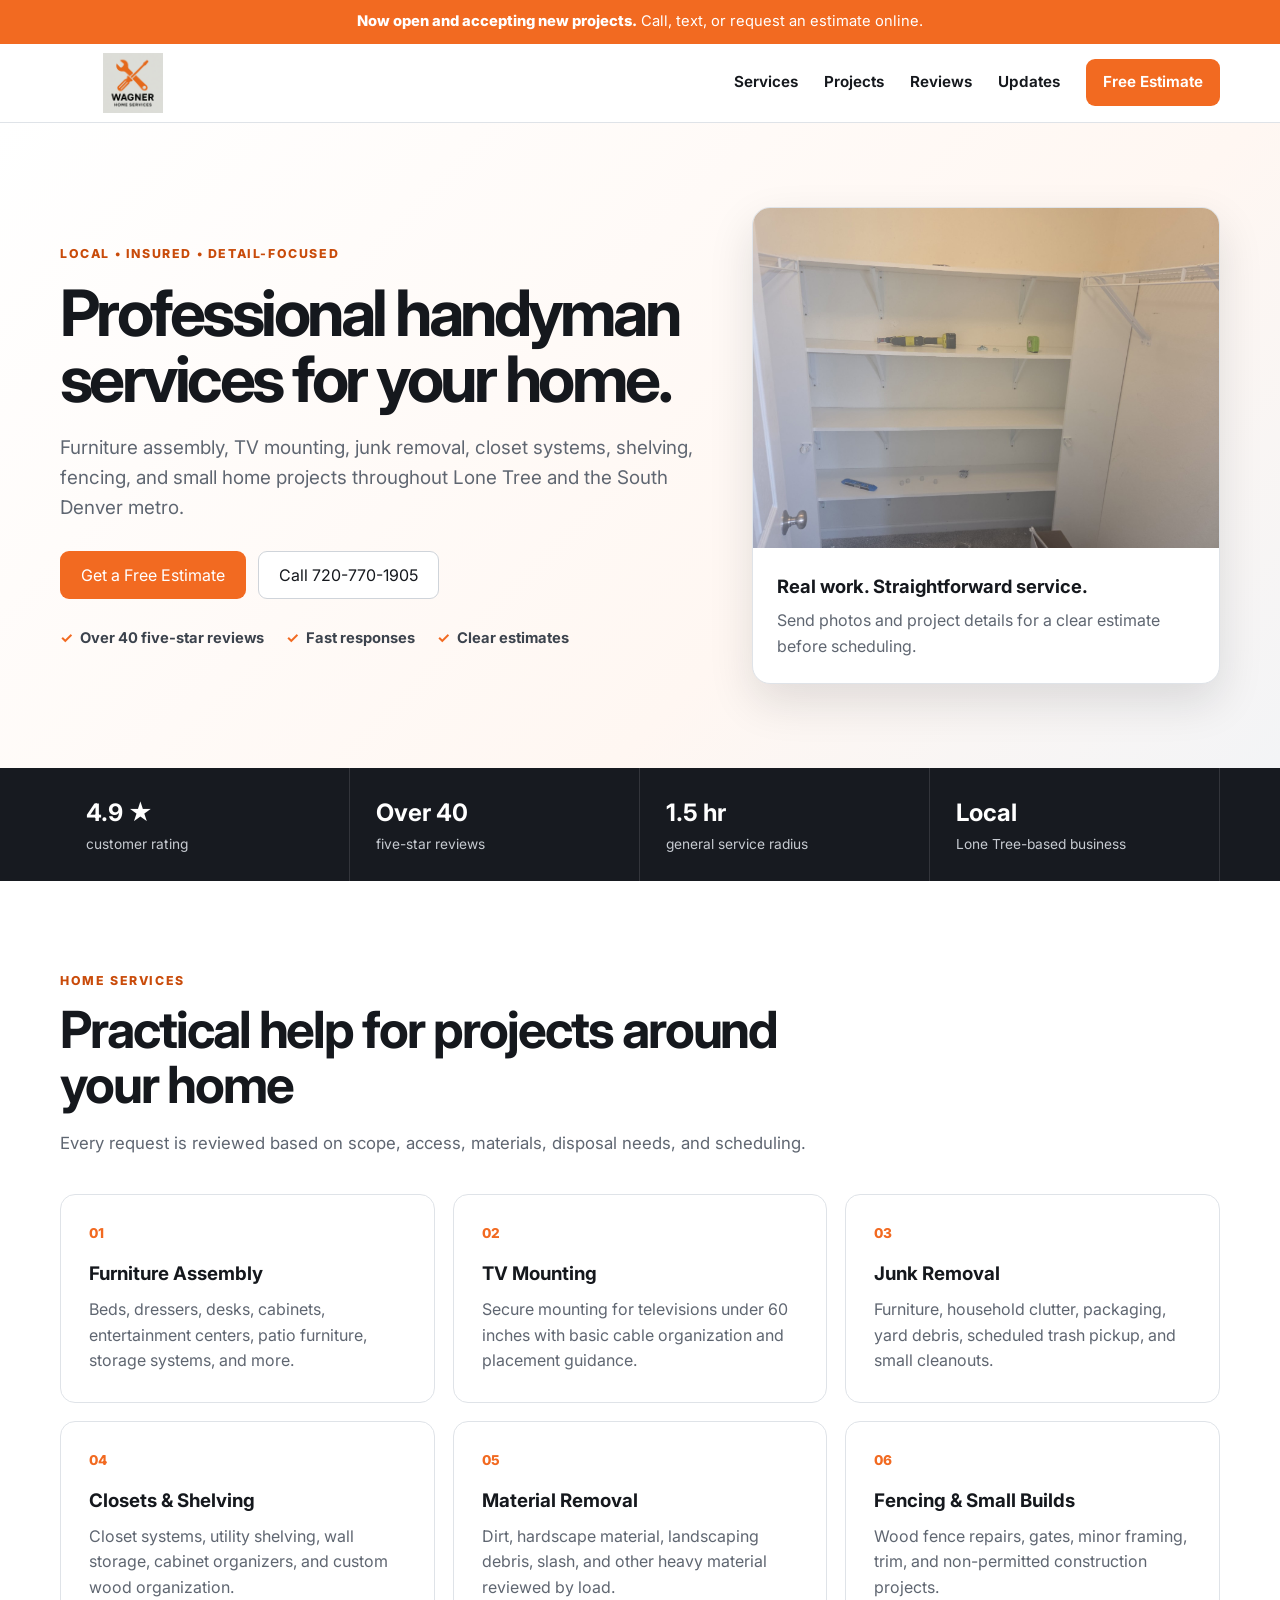
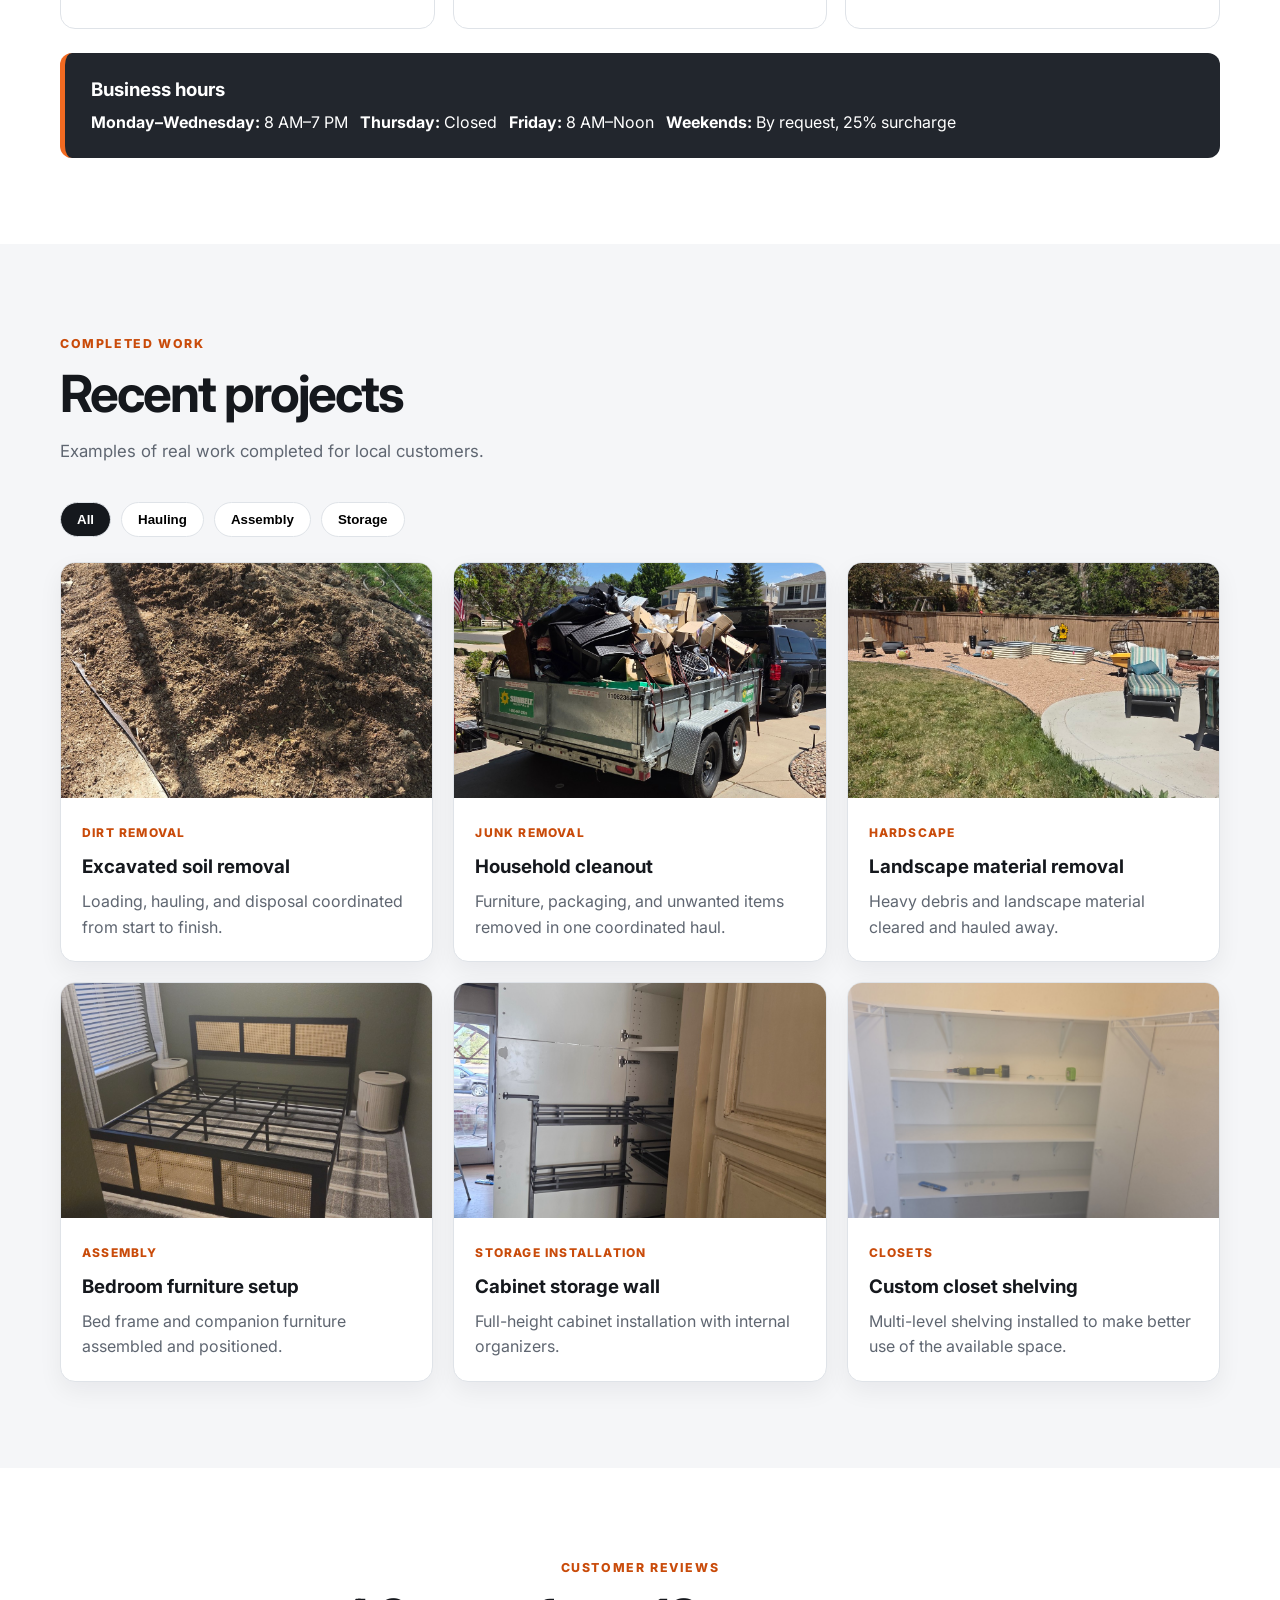
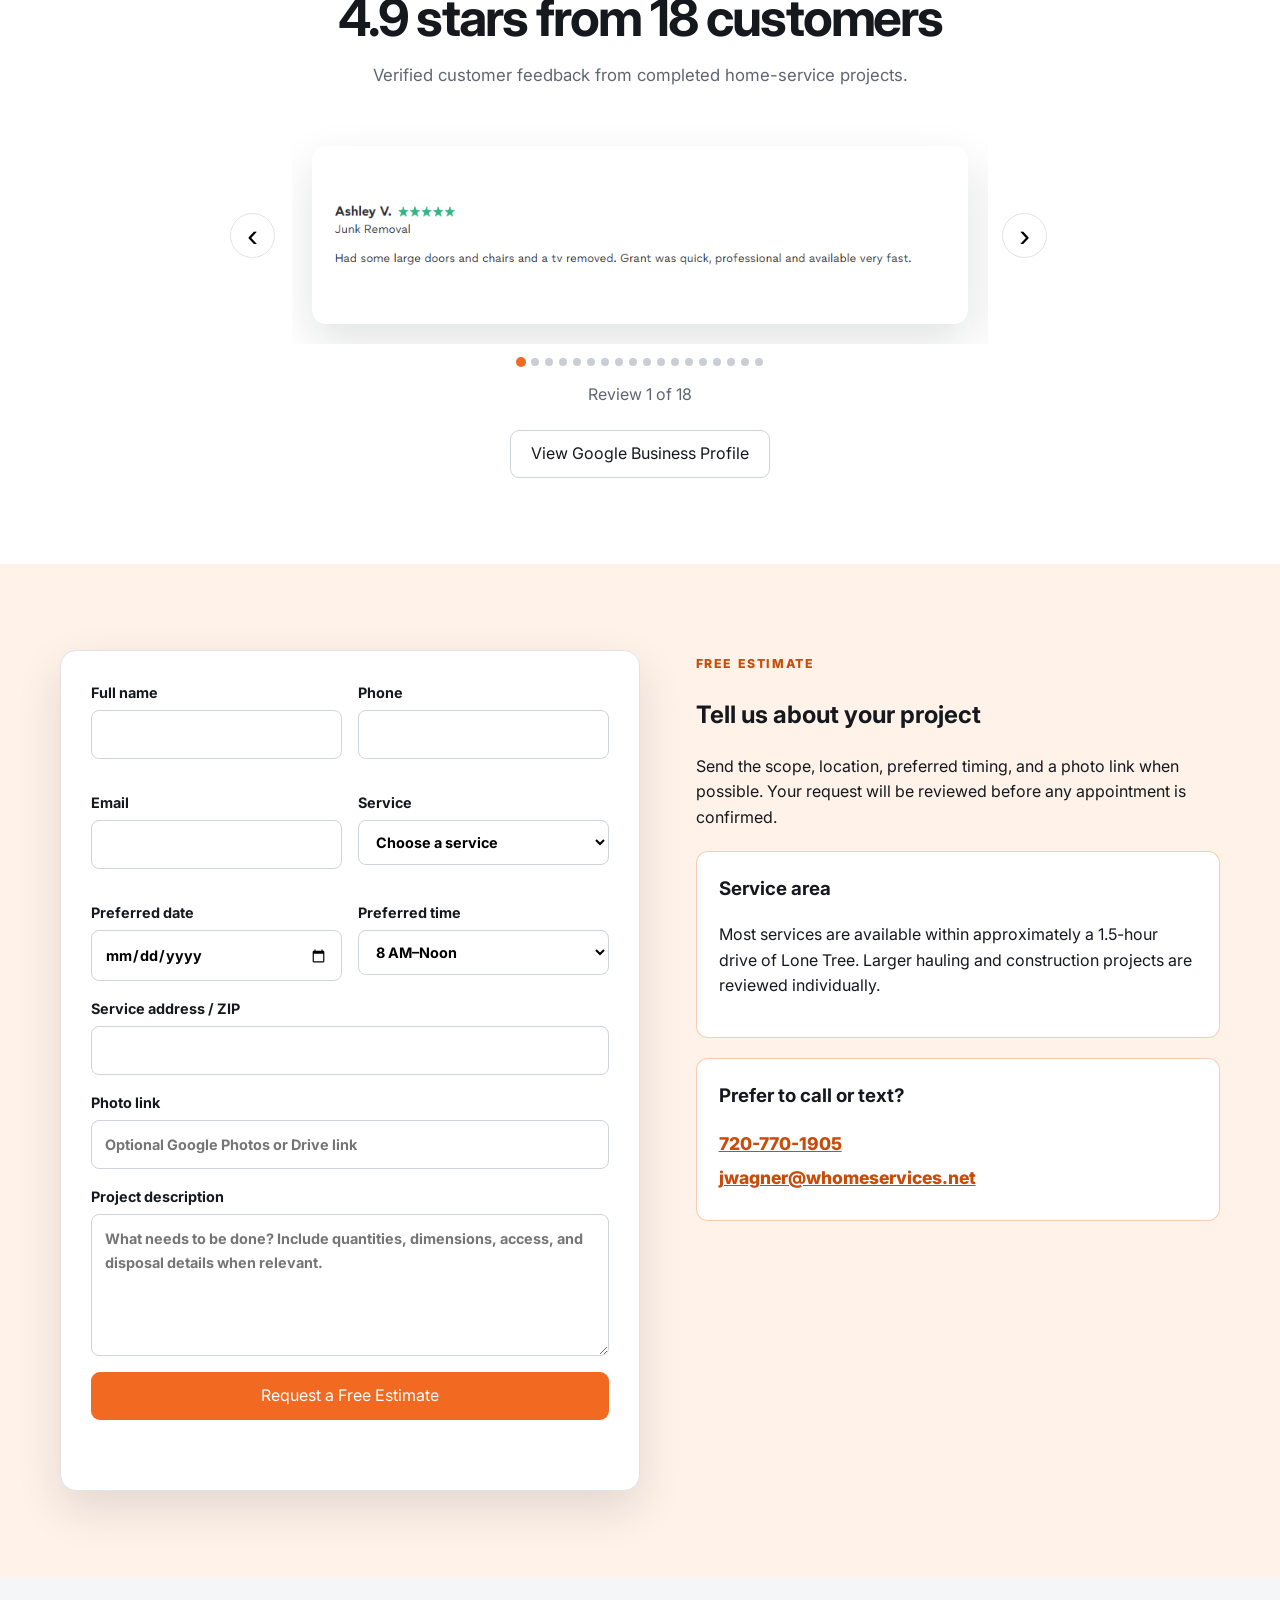
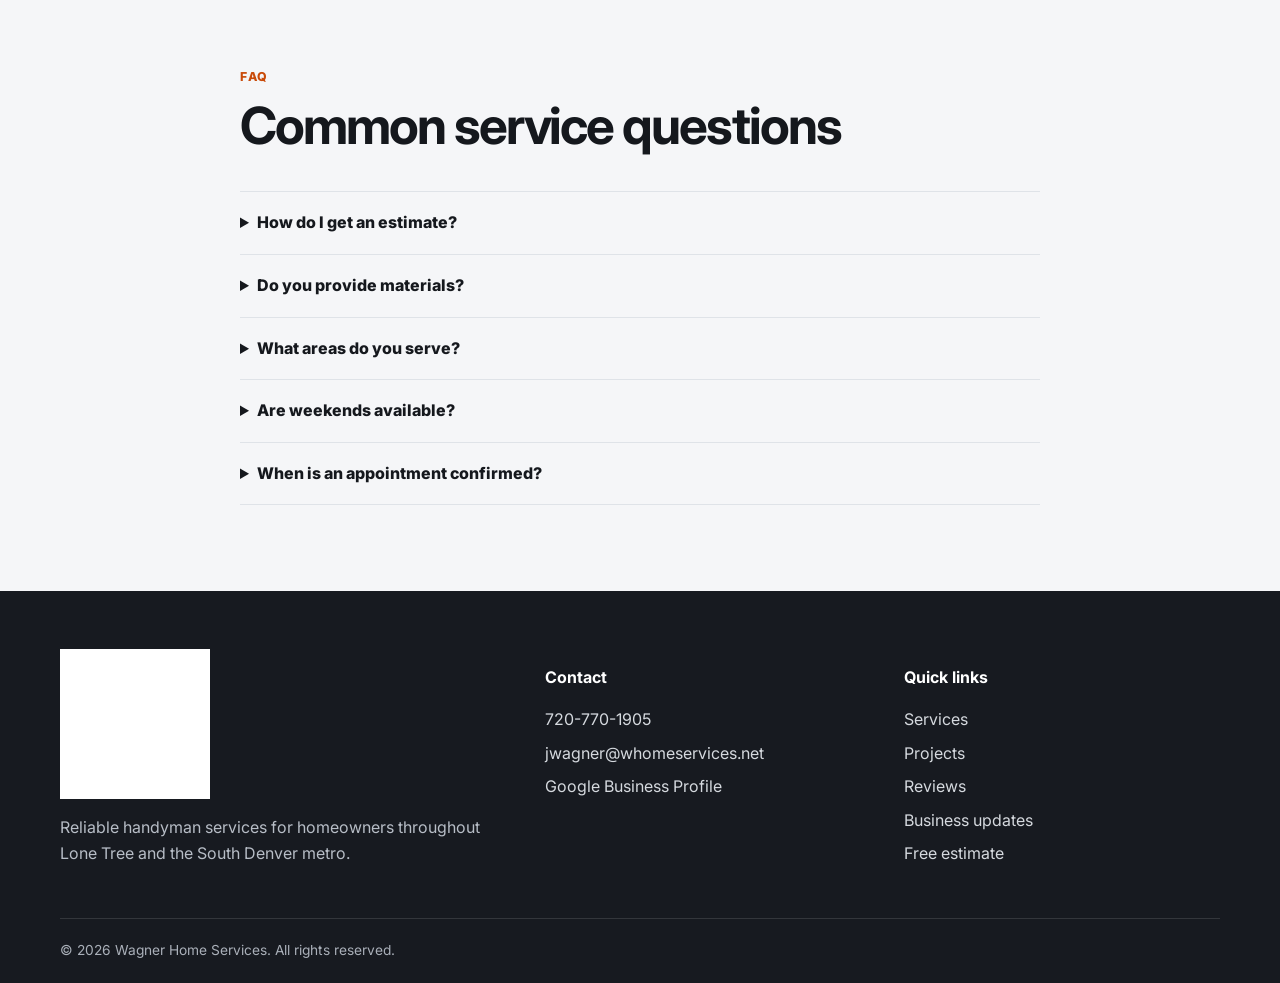
==== index.html @ ed5812c1 "new" ====
<!doctype html>
<html lang="en">
<head>
  <meta charset="utf-8">
  <meta name="viewport" content="width=device-width, initial-scale=1">
  <title>Wagner Home Services | Handyman Services in South Denver</title>
  <meta name="description" content="Professional furniture assembly, TV mounting, junk removal, closet shelving, fencing and general handyman services in Lone Tree and the South Denver metro.">
  <meta name="theme-color" content="#f26a21">
  <meta property="og:title" content="Wagner Home Services">
  <meta property="og:description" content="Reliable handyman services in Lone Tree and the South Denver metro.">
  <meta property="og:type" content="website">
  <meta property="og:url" content="https://whomeservices.net">
  <link rel="preconnect" href="https://fonts.googleapis.com">
  <link rel="preconnect" href="https://fonts.gstatic.com" crossorigin>
  <link href="https://fonts.googleapis.com/css2?family=Inter:wght@400;500;600;700;800&display=swap" rel="stylesheet">
  <link rel="stylesheet" href="style.css">
  <script type="application/ld+json">
  {
    "@context":"https://schema.org",
    "@type":"HomeAndConstructionBusiness",
    "name":"Wagner Home Services",
    "url":"https://whomeservices.net",
    "telephone":"+1-720-770-1905",
    "email":"jwagner@whomeservices.net",
    "areaServed":["Lone Tree","Highlands Ranch","Centennial","Parker","Castle Rock","Littleton","South Denver Metro"],
    "address":{"@type":"PostalAddress","addressLocality":"Lone Tree","addressRegion":"CO","addressCountry":"US"},
    "description":"Furniture assembly, TV mounting, junk removal, closet shelving, fencing and general handyman services."
  }
  </script>
</head>
<body>
  <div class="announcement"><strong>Now open and accepting new projects.</strong> Call, text, or request an estimate online.</div>
  <header class="site-header">
    <div class="container nav-wrap">
      <a class="brand" href="#top" aria-label="Wagner Home Services home"><img src="image/logo.png" alt="Wagner Home Services logo"></a>
      <button class="menu-button" type="button" aria-expanded="false" aria-controls="site-nav">Menu</button>
      <nav id="site-nav" class="site-nav" aria-label="Primary navigation">
        <a href="#services">Services</a>
        <a href="#projects">Projects</a>
        <a href="#reviews">Reviews</a>
        <a href="updates.html">Updates</a>
        <a href="#estimate" class="nav-cta">Free Estimate</a>
      </nav>
    </div>
  </header>

  <main id="top">
    <section class="hero">
      <div class="container hero-grid">
        <div class="hero-copy">
          <span class="eyebrow">Local • Insured • Detail-focused</span>
          <h1>Professional handyman services for your home.</h1>
          <p class="lead">Furniture assembly, TV mounting, junk removal, closet systems, shelving, fencing, and small home projects throughout Lone Tree and the South Denver metro.</p>
          <div class="button-row">
            <a class="button button-primary" href="#estimate">Get a Free Estimate</a>
            <a class="button button-light" href="tel:7207701905">Call 720-770-1905</a>
          </div>
          <div class="trust-row"><span>Over 40 five-star reviews</span><span>Fast responses</span><span>Clear estimates</span></div>
        </div>
        <div class="hero-card">
          <img src="image/projects/closet-after.jpg" alt="Completed custom closet shelving project">
          <div><strong>Real work. Straightforward service.</strong><p>Send photos and project details for a clear estimate before scheduling.</p></div>
        </div>
      </div>
    </section>

    <section class="quick-facts">
      <div class="container facts-grid">
        <article><strong>4.9 ★</strong><span>customer rating</span></article>
        <article><strong>Over 40</strong><span>five-star reviews</span></article>
        <article><strong>1.5 hr</strong><span>general service radius</span></article>
        <article><strong>Local</strong><span>Lone Tree-based business</span></article>
      </div>
    </section>

    <section id="services" class="section">
      <div class="container">
        <div class="section-heading">
          <span class="eyebrow">Home services</span>
          <h2>Practical help for projects around your home</h2>
          <p>Every request is reviewed based on scope, access, materials, disposal needs, and scheduling.</p>
        </div>
        <div class="service-grid">
          <article><div class="service-icon">01</div><h3>Furniture Assembly</h3><p>Beds, dressers, desks, cabinets, entertainment centers, patio furniture, storage systems, and more.</p></article>
          <article><div class="service-icon">02</div><h3>TV Mounting</h3><p>Secure mounting for televisions under 60 inches with basic cable organization and placement guidance.</p></article>
          <article><div class="service-icon">03</div><h3>Junk Removal</h3><p>Furniture, household clutter, packaging, yard debris, scheduled trash pickup, and small cleanouts.</p></article>
          <article><div class="service-icon">04</div><h3>Closets & Shelving</h3><p>Closet systems, utility shelving, wall storage, cabinet organizers, and custom wood organization.</p></article>
          <article><div class="service-icon">05</div><h3>Material Removal</h3><p>Dirt, hardscape material, landscaping debris, slash, and other heavy material reviewed by load.</p></article>
          <article><div class="service-icon">06</div><h3>Fencing & Small Builds</h3><p>Wood fence repairs, gates, minor framing, trim, and non-permitted construction projects.</p></article>
        </div>
        <div class="hours-card"><h3>Business hours</h3><p><strong>Monday–Wednesday:</strong> 8 AM–7 PM &nbsp; <strong>Thursday:</strong> Closed &nbsp; <strong>Friday:</strong> 8 AM–Noon &nbsp; <strong>Weekends:</strong> By request, 25% surcharge</p></div>
      </div>
    </section>

    <section id="projects" class="section section-soft">
      <div class="container">
        <div class="section-heading"><span class="eyebrow">Completed work</span><h2>Recent projects</h2><p>Examples of real work completed for local customers.</p></div>
        <div class="filter-row" role="group" aria-label="Project filters">
          <button class="filter active" data-filter="all">All</button><button class="filter" data-filter="hauling">Hauling</button><button class="filter" data-filter="assembly">Assembly</button><button class="filter" data-filter="storage">Storage</button>
        </div>
        <div class="project-grid">
          <article class="project-card" data-category="hauling"><img src="image/projects/dirt-before.jpg" alt="Dirt removal project before hauling"><div><span>Dirt removal</span><h3>Excavated soil removal</h3><p>Loading, hauling, and disposal coordinated from start to finish.</p></div></article>
          <article class="project-card" data-category="hauling"><img src="image/projects/junk-removal.jpg" alt="Trailer loaded with household junk"><div><span>Junk removal</span><h3>Household cleanout</h3><p>Furniture, packaging, and unwanted items removed in one coordinated haul.</p></div></article>
          <article class="project-card" data-category="hauling"><img src="image/projects/hardscape-2.jpg" alt="Cleared landscape area after material removal"><div><span>Hardscape</span><h3>Landscape material removal</h3><p>Heavy debris and landscape material cleared and hauled away.</p></div></article>
          <article class="project-card" data-category="assembly"><img src="image/projects/bed-assembly-1.jpg" alt="Completed bed frame assembly"><div><span>Assembly</span><h3>Bedroom furniture setup</h3><p>Bed frame and companion furniture assembled and positioned.</p></div></article>
          <article class="project-card" data-category="storage"><img src="image/projects/cabinet-install.jpg" alt="Tall cabinet installation"><div><span>Storage installation</span><h3>Cabinet storage wall</h3><p>Full-height cabinet installation with internal organizers.</p></div></article>
          <article class="project-card" data-category="storage"><img src="image/projects/closet-after.jpg" alt="Completed closet shelving installation"><div><span>Closets</span><h3>Custom closet shelving</h3><p>Multi-level shelving installed to make better use of the available space.</p></div></article>
        </div>
      </div>
    </section>

    <section id="reviews" class="section">
      <div class="container">
        <div class="section-heading center"><span class="eyebrow">Customer reviews</span><h2>4.9 stars from 18 customers</h2><p>Verified customer feedback from completed home-service projects.</p></div>
        <div class="review-carousel" id="review-carousel" tabindex="0">
          <button class="review-arrow review-prev" type="button" aria-label="Previous review">‹</button>
          <div class="review-window"><div class="review-track">
            <figure class="review-slide"><img src="image/reviews/ashley.png" alt="Customer review from Ashley"></figure>
            <figure class="review-slide"><img src="image/reviews/brandi.png" alt="Customer review from Brandi"></figure>
            <figure class="review-slide"><img src="image/reviews/shelby.png" alt="Customer review from Shelby"></figure>
            <figure class="review-slide"><img src="image/reviews/catalina.png" alt="Customer review from Catalina"></figure>
            <figure class="review-slide"><img src="image/reviews/colin.png" alt="Customer review from Colin"></figure>
            <figure class="review-slide"><img src="image/reviews/connor.png" alt="Customer review from Connor"></figure>
            <figure class="review-slide"><img src="image/reviews/emily.png" alt="Customer review from Emily"></figure>
            <figure class="review-slide"><img src="image/reviews/erika.png" alt="Customer review from Erika"></figure>
            <figure class="review-slide"><img src="image/reviews/irwin.png" alt="Customer review from Irwin"></figure>
            <figure class="review-slide"><img src="image/reviews/jaimee.png" alt="Customer review from Jaimee"></figure>
            <figure class="review-slide"><img src="image/reviews/janelle.png" alt="Customer review from Janelle"></figure>
            <figure class="review-slide"><img src="image/reviews/julie.png" alt="Customer review from Julie"></figure>
            <figure class="review-slide"><img src="image/reviews/kenzie.png" alt="Customer review from Kenzie"></figure>
            <figure class="review-slide"><img src="image/reviews/nicholas.png" alt="Customer review from Nicholas"></figure>
            <figure class="review-slide"><img src="image/reviews/pavan.png" alt="Customer review from Pavan"></figure>
            <figure class="review-slide"><img src="image/reviews/sarah.png" alt="Customer review from Sarah"></figure>
            <figure class="review-slide"><img src="image/reviews/steve.png" alt="Customer review from Steve"></figure>
            <figure class="review-slide"><img src="image/reviews/yonit.png" alt="Customer review from Yonit"></figure>
          </div></div>
          <button class="review-arrow review-next" type="button" aria-label="Next review">›</button>
          <div class="review-dots" aria-label="Choose a review"></div><p class="review-counter" aria-live="polite"></p>
        </div>
        <div class="center review-links"><a class="button button-outline" href="https://maps.app.goo.gl/wkq131nkURtGGpyy5?g_st=ac" target="_blank" rel="noopener">View Google Business Profile</a></div>
      </div>
    </section>

    <section id="estimate" class="section section-accent">
      <div class="container form-layout reverse">
        <form id="service-form" class="form-card" data-form-type="service">
          <input type="hidden" name="formType" value="service">
          <div class="form-grid">
            <label>Full name<input name="name" required autocomplete="name"></label>
            <label>Phone<input name="phone" type="tel" required autocomplete="tel"></label>
            <label>Email<input name="email" type="email" required autocomplete="email"></label>
            <label>Service<select name="service" required><option value="">Choose a service</option><option>Furniture or product assembly</option><option>TV mounting under 60 inches</option><option>Junk removal</option><option>Scheduled trash pickup</option><option>Dirt or hardscape removal</option><option>Slash hauling</option><option>Fence or gate work</option><option>Custom shelving or closets</option><option>Basic construction</option><option>Other home project</option></select></label>
            <label>Preferred date<input name="preferredDate" id="service-date" type="date" required></label>
            <label>Preferred time<select name="preferredTime" required><option>8 AM–Noon</option><option>Noon–4 PM</option><option>4–7 PM (Mon–Wed)</option><option>Weekend by request (+25%)</option></select></label>
          </div>
          <label>Service address / ZIP<input name="address" required autocomplete="street-address"></label>
          <label>Photo link<input name="photoLink" type="url" placeholder="Optional Google Photos or Drive link"></label>
          <label>Project description<textarea name="description" rows="5" required placeholder="What needs to be done? Include quantities, dimensions, access, and disposal details when relevant."></textarea></label>
          <input type="text" name="website" class="honeypot" tabindex="-1" autocomplete="off" aria-hidden="true">
          <button class="button button-primary full" type="submit">Request a Free Estimate</button>
          <p class="form-status" aria-live="polite"></p>
        </form>
        <div>
          <span class="eyebrow">Free estimate</span><h2>Tell us about your project</h2>
          <p>Send the scope, location, preferred timing, and a photo link when possible. Your request will be reviewed before any appointment is confirmed.</p>
          <div class="policy-card"><h3>Service area</h3><p>Most services are available within approximately a 1.5-hour drive of Lone Tree. Larger hauling and construction projects are reviewed individually.</p></div>
          <div class="contact-card"><h3>Prefer to call or text?</h3><a href="tel:7207701905">720-770-1905</a><a href="mailto:jwagner@whomeservices.net">jwagner@whomeservices.net</a></div>
        </div>
      </div>
    </section>

    <section class="section section-soft" id="faq">
      <div class="container narrow">
        <div class="section-heading"><span class="eyebrow">FAQ</span><h2>Common service questions</h2></div>
        <details><summary>How do I get an estimate?</summary><p>Submit the form with your project details and a photo link when possible. You can also call or text 720-770-1905.</p></details>
        <details><summary>Do you provide materials?</summary><p>Material purchasing depends on the project. The estimate will state whether materials are included, reimbursed, or supplied by the customer.</p></details>
        <details><summary>What areas do you serve?</summary><p>Most services are available within approximately 1.5 hours of Lone Tree, including much of the South Denver metro.</p></details>
        <details><summary>Are weekends available?</summary><p>Weekend appointments may be available by request and carry a 25% surcharge.</p></details>
        <details><summary>When is an appointment confirmed?</summary><p>An online request is not a confirmed appointment. You will receive direct confirmation after the scope, price, location, and timing are reviewed.</p></details>
      </div>
    </section>
  </main>

  <footer class="site-footer">
    <div class="container footer-grid">
      <div><img src="image/logo.png" alt="Wagner Home Services"><p>Reliable handyman services for homeowners throughout Lone Tree and the South Denver metro.</p></div>
      <div><h3>Contact</h3><a href="tel:7207701905">720-770-1905</a><a href="mailto:jwagner@whomeservices.net">jwagner@whomeservices.net</a><a href="https://maps.app.goo.gl/wkq131nkURtGGpyy5?g_st=ac" target="_blank" rel="noopener">Google Business Profile</a></div>
      <div><h3>Quick links</h3><a href="#services">Services</a><a href="#projects">Projects</a><a href="#reviews">Reviews</a><a href="updates.html">Business updates</a><a href="#estimate">Free estimate</a></div>
    </div>
    <div class="container copyright">© <span id="year"></span> Wagner Home Services. All rights reserved.</div>
  </footer>
  <script src="script.js"></script>
</body>
</html>
---- style.css ----
:root{--orange:#f26a21;--orange-dark:#c94b0a;--ink:#15181d;--muted:#5f6671;--soft:#f5f6f8;--line:#dfe3e8;--white:#fff;--dark:#171a20;--shadow:0 18px 45px rgba(20,24,30,.12)}*{box-sizing:border-box}html{scroll-behavior:smooth}body{margin:0;font-family:Inter,system-ui,sans-serif;color:var(--ink);background:#fff;line-height:1.6}img{max-width:100%;display:block}a{color:inherit}.container{width:min(1160px,calc(100% - 40px));margin:auto}.narrow{max-width:800px}.center{text-align:center}.announcement{padding:10px 20px;text-align:center;background:var(--orange);color:#fff;font-size:.92rem}.announcement strong{font-weight:800}.site-header{position:sticky;top:0;z-index:20;background:rgba(255,255,255,.96);backdrop-filter:blur(10px);border-bottom:1px solid var(--line)}.nav-wrap{height:78px;display:flex;align-items:center;justify-content:space-between;gap:28px}.brand img{width:145px;max-height:60px;object-fit:contain}.site-nav{display:flex;align-items:center;gap:26px}.site-nav a{text-decoration:none;font-weight:650;font-size:.95rem}.site-nav a:hover{color:var(--orange-dark)}.nav-cta{background:var(--orange);color:#fff!important;padding:11px 17px;border-radius:9px}.menu-button{display:none;border:1px solid var(--line);background:#fff;border-radius:8px;padding:9px 13px;font-weight:700}.hero{padding:84px 0;background:linear-gradient(135deg,#fff 0%,#fff7f2 65%,#f3f4f6 100%)}.hero-grid{display:grid;grid-template-columns:1.15fr .85fr;gap:58px;align-items:center}.hero h1,.hero-compact h1{font-size:clamp(2.7rem,5vw,5rem);line-height:1.02;letter-spacing:-.055em;margin:15px 0 22px}.hero-compact{padding:72px 0}.hero-compact h1{font-size:clamp(2.5rem,4vw,4rem)}.eyebrow{display:inline-block;color:var(--orange-dark);font-weight:800;text-transform:uppercase;letter-spacing:.13em;font-size:.77rem}.lead{font-size:1.18rem;color:var(--muted);max-width:720px}.button-row{display:flex;gap:12px;flex-wrap:wrap;margin-top:28px}.button{display:inline-flex;justify-content:center;align-items:center;min-height:48px;padding:0 20px;border-radius:9px;text-decoration:none;font-weight:800;border:1px solid transparent;cursor:pointer;font:inherit}.button-primary{background:var(--orange);color:#fff}.button-primary:hover{background:var(--orange-dark)}.button-light,.button-outline{background:#fff;border-color:#cfd4da;color:var(--ink)}.full{width:100%}.trust-row{display:flex;gap:22px;flex-wrap:wrap;margin-top:28px;color:#3c434d;font-weight:700;font-size:.92rem}.trust-row span:before{content:'✓';color:var(--orange);margin-right:7px}.hero-card{background:#fff;border:1px solid var(--line);border-radius:18px;overflow:hidden;box-shadow:var(--shadow)}.hero-card img{width:100%;height:340px;object-fit:cover}.hero-card div{padding:24px}.hero-card strong{font-size:1.15rem}.hero-card p{margin:7px 0 0;color:var(--muted)}.quick-facts{background:var(--dark);color:#fff}.facts-grid{display:grid;grid-template-columns:repeat(4,1fr)}.facts-grid article{padding:26px;border-right:1px solid rgba(255,255,255,.12);display:flex;flex-direction:column}.facts-grid strong{font-size:1.5rem}.facts-grid span{color:#c7cbd1;font-size:.86rem}.section{padding:86px 0}.section-soft{background:var(--soft)}.section-accent{background:#fff2e9}.section-heading{max-width:760px;margin-bottom:38px}.section-heading.center{margin-left:auto;margin-right:auto}.section-heading h2{font-size:clamp(2rem,4vw,3.3rem);line-height:1.08;letter-spacing:-.04em;margin:10px 0}.section-heading p{color:var(--muted);font-size:1.05rem}.service-grid{display:grid;grid-template-columns:repeat(3,1fr);gap:18px}.service-grid article{padding:28px;border:1px solid var(--line);border-radius:15px;background:#fff;transition:.2s}.service-grid article:hover{transform:translateY(-3px);box-shadow:var(--shadow)}.service-icon{font-weight:800;color:var(--orange);font-size:.85rem}.service-grid h3{margin:14px 0 8px}.service-grid p{margin:0;color:var(--muted)}.hours-card{margin-top:24px;padding:22px 26px;border-left:5px solid var(--orange);background:#22262d;color:#fff;border-radius:12px}.hours-card h3,.hours-card p{margin:0}.hours-card h3{margin-bottom:5px}.filter-row{display:flex;gap:10px;flex-wrap:wrap;margin-bottom:25px}.filter{border:1px solid var(--line);background:#fff;border-radius:999px;padding:9px 16px;font-weight:700;cursor:pointer}.filter.active{background:var(--ink);color:#fff}.project-grid{display:grid;grid-template-columns:repeat(3,1fr);gap:20px}.project-card{background:#fff;border-radius:15px;overflow:hidden;border:1px solid var(--line);box-shadow:0 9px 25px rgba(20,24,30,.06)}.project-card.hidden{display:none}.project-card img{height:235px;width:100%;object-fit:cover}.project-card div{padding:21px}.project-card span{font-size:.75rem;text-transform:uppercase;letter-spacing:.1em;color:var(--orange-dark);font-weight:800}.project-card h3{margin:7px 0}.project-card p{color:var(--muted);margin:0}.review-carousel{position:relative;display:grid;grid-template-columns:48px minmax(0,1fr) 48px;align-items:center;gap:14px;max-width:820px;margin:0 auto}.review-window{overflow:hidden}.review-track{display:flex;transition:transform .45s ease}.review-slide{min-width:100%;margin:0;padding:20px;display:flex;justify-content:center}.review-slide img{max-height:390px;width:auto;object-fit:contain;border-radius:14px;box-shadow:var(--shadow)}.review-arrow{border:1px solid var(--line);background:#fff;width:45px;height:45px;border-radius:50%;font-size:2rem;line-height:1;cursor:pointer}.review-dots{grid-column:1/-1;display:flex;justify-content:center;gap:6px;flex-wrap:wrap}.review-dot{width:8px;height:8px;border:0;border-radius:50%;background:#c9ced5;padding:0;cursor:pointer}.review-dot.active{background:var(--orange);transform:scale(1.25)}.review-counter{grid-column:1/-1;text-align:center;color:var(--muted);margin:2px 0 0}.review-links{margin-top:22px}.form-layout{display:grid;grid-template-columns:1.05fr .95fr;gap:56px;align-items:start}.form-layout.reverse .form-card{order:0}.form-card{background:#fff;padding:30px;border:1px solid var(--line);border-radius:16px;box-shadow:var(--shadow)}.form-grid{display:grid;grid-template-columns:1fr 1fr;gap:16px}label{display:flex;flex-direction:column;gap:6px;font-weight:700;font-size:.9rem;margin-bottom:16px}input,select,textarea{width:100%;border:1px solid #cfd4da;border-radius:8px;padding:12px 13px;font:inherit;background:#fff}textarea{resize:vertical}.honeypot{position:absolute!important;left:-9999px!important}.form-status{min-height:24px;margin-bottom:0;font-weight:600}.policy-card,.contact-card{padding:22px;border:1px solid rgba(242,106,33,.35);background:#fff;border-radius:12px;margin-top:20px}.policy-card h3,.contact-card h3{margin-top:0}.contact-card a{display:block;font-size:1.1rem;font-weight:800;color:var(--orange-dark);margin:6px 0}.narrow details{border-top:1px solid var(--line);padding:18px 0}.narrow details:last-child{border-bottom:1px solid var(--line)}summary{font-weight:800;cursor:pointer}.updates-grid{display:grid;grid-template-columns:repeat(2,1fr);gap:20px}.update-card{padding:28px;border:1px solid var(--line);border-radius:15px;background:#fff}.update-featured{grid-column:1/-1;background:#fff7f2;border-color:#ffc9a8}.update-date{font-size:.75rem;text-transform:uppercase;letter-spacing:.1em;color:var(--orange-dark);font-weight:800}.update-card h2{margin:8px 0}.site-footer{background:#171a20;color:#fff;padding:58px 0 22px}.footer-grid{display:grid;grid-template-columns:1.4fr 1fr 1fr;gap:42px}.footer-grid img{width:150px;filter:brightness(0) invert(1)}.footer-grid p{color:#b7bdc6}.footer-grid h3{font-size:1rem}.footer-grid a{display:block;text-decoration:none;color:#d5d9de;margin:8px 0}.copyright{border-top:1px solid rgba(255,255,255,.12);padding-top:20px;margin-top:35px;color:#aab0b9;font-size:.86rem}
@media(max-width:850px){.menu-button{display:block}.site-nav{display:none;position:absolute;left:20px;right:20px;top:70px;background:#fff;border:1px solid var(--line);border-radius:12px;padding:16px;box-shadow:var(--shadow);flex-direction:column;align-items:stretch}.site-nav.open{display:flex}.hero-grid,.form-layout{grid-template-columns:1fr}.hero-card img{height:280px}.facts-grid{grid-template-columns:1fr 1fr}.service-grid,.project-grid{grid-template-columns:1fr 1fr}.footer-grid{grid-template-columns:1fr 1fr}.updates-grid{grid-template-columns:1fr}.update-featured{grid-column:auto}}
@media(max-width:580px){.container{width:min(100% - 26px,1160px)}.hero,.section{padding:62px 0}.hero h1{font-size:2.8rem}.button-row .button{width:100%}.trust-row{gap:10px;flex-direction:column}.facts-grid,.service-grid,.project-grid,.form-grid,.footer-grid{grid-template-columns:1fr}.facts-grid article{border-right:0;border-bottom:1px solid rgba(255,255,255,.12)}.review-carousel{grid-template-columns:38px minmax(0,1fr) 38px;gap:5px}.review-arrow{width:36px;height:36px}.review-slide{padding:8px}.form-card{padding:21px}.nav-wrap{height:68px}.brand img{width:125px}}
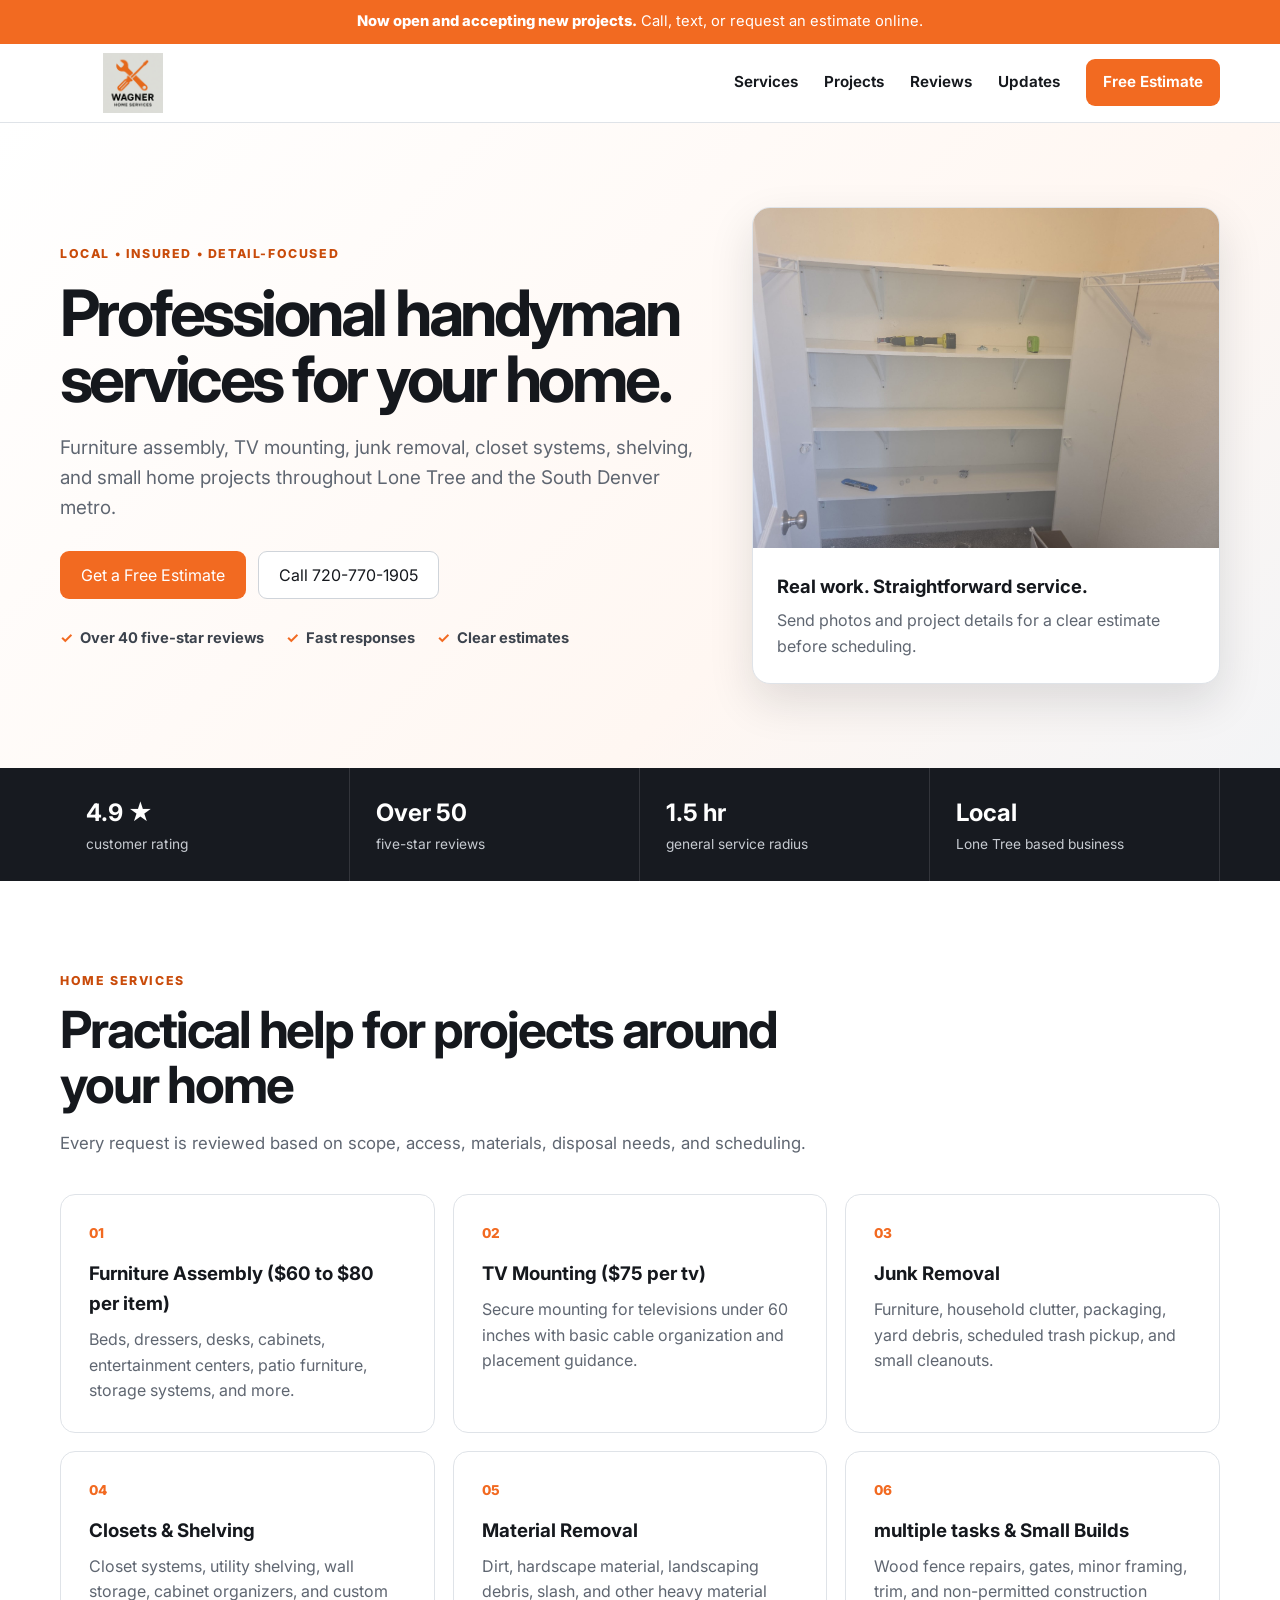
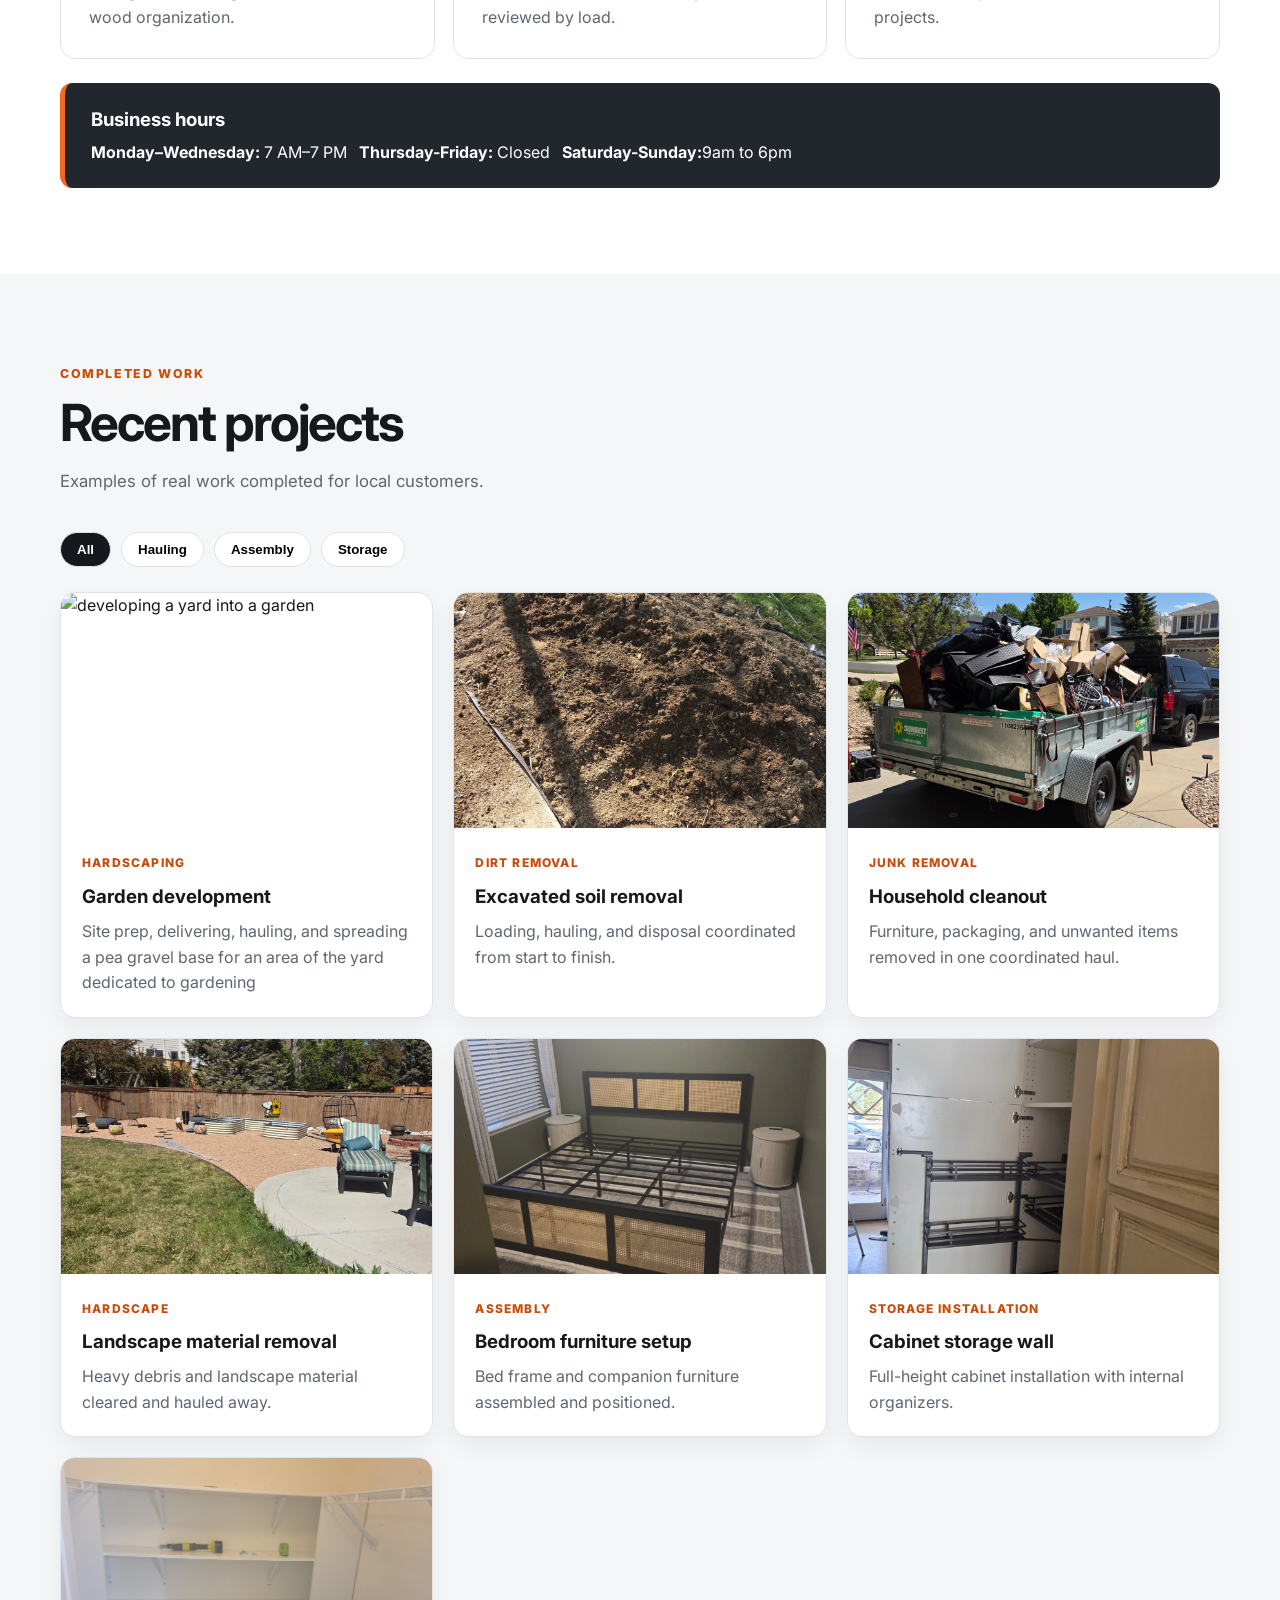
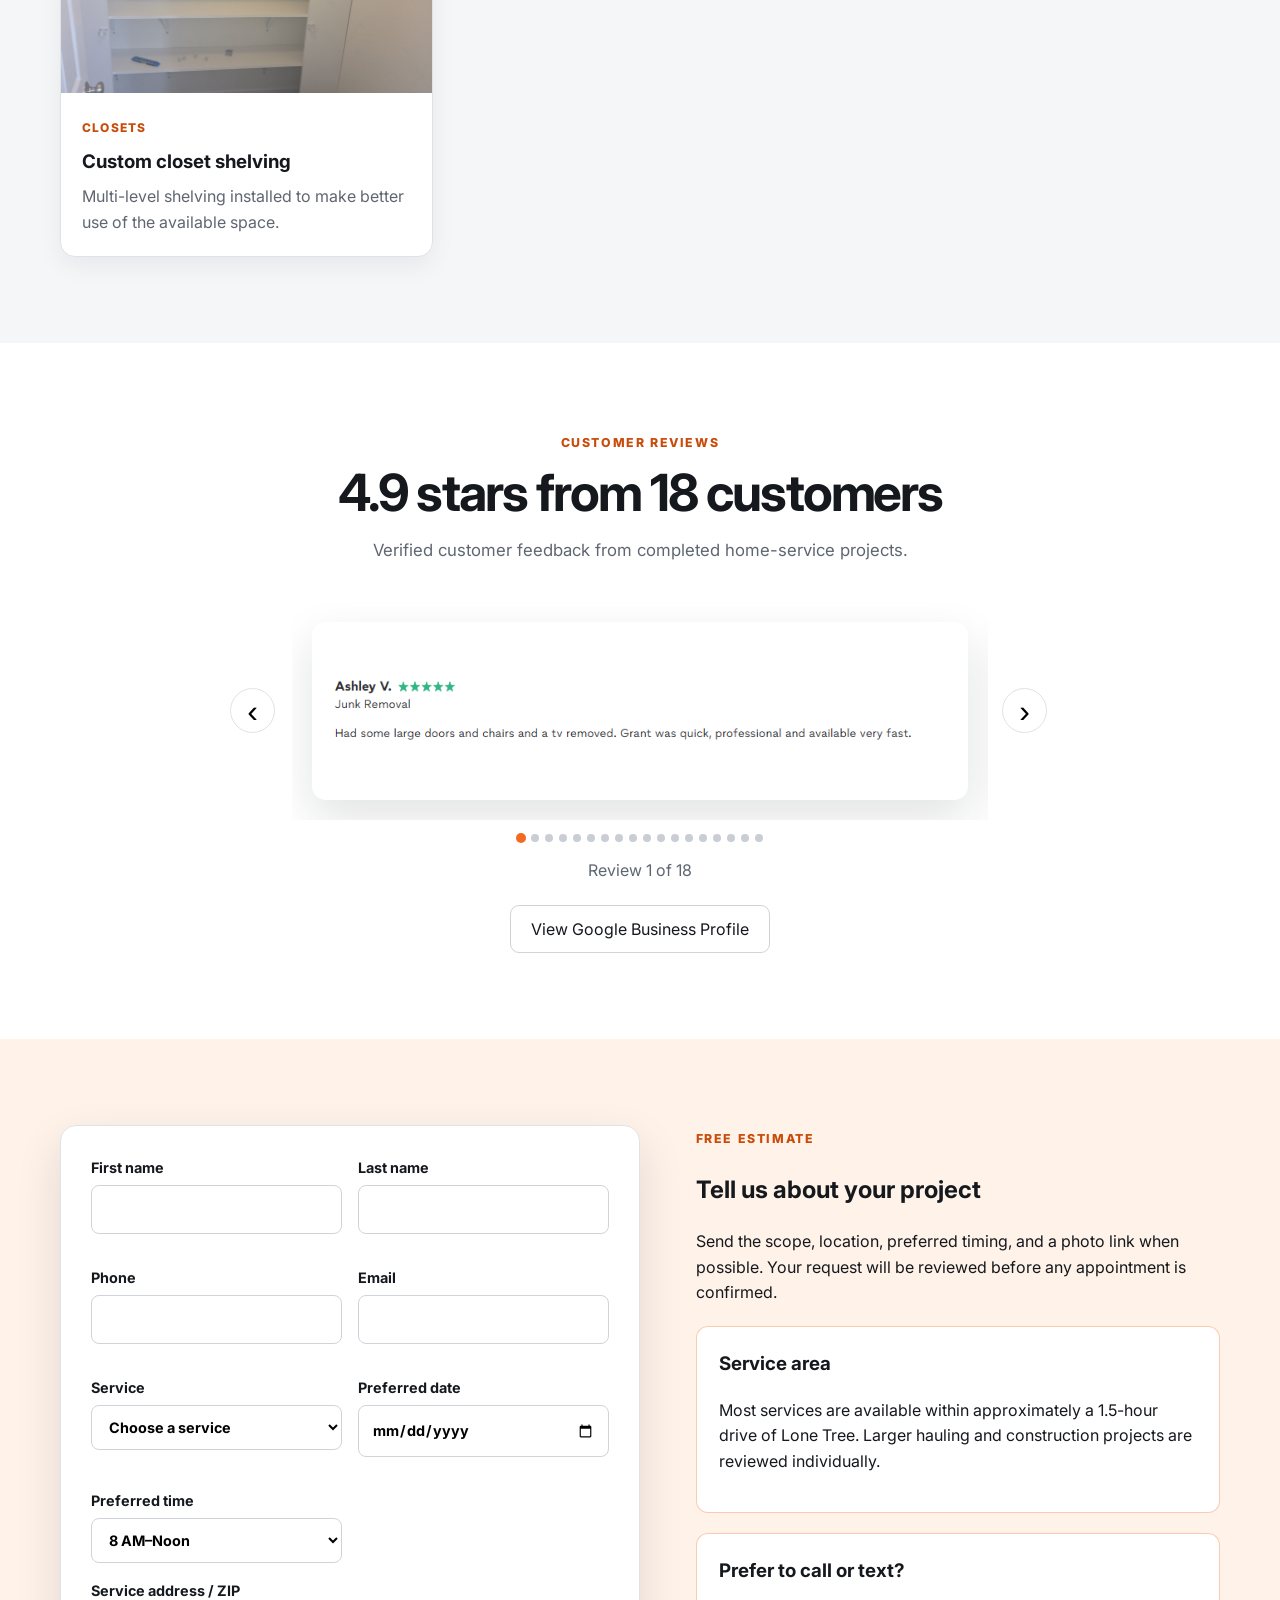
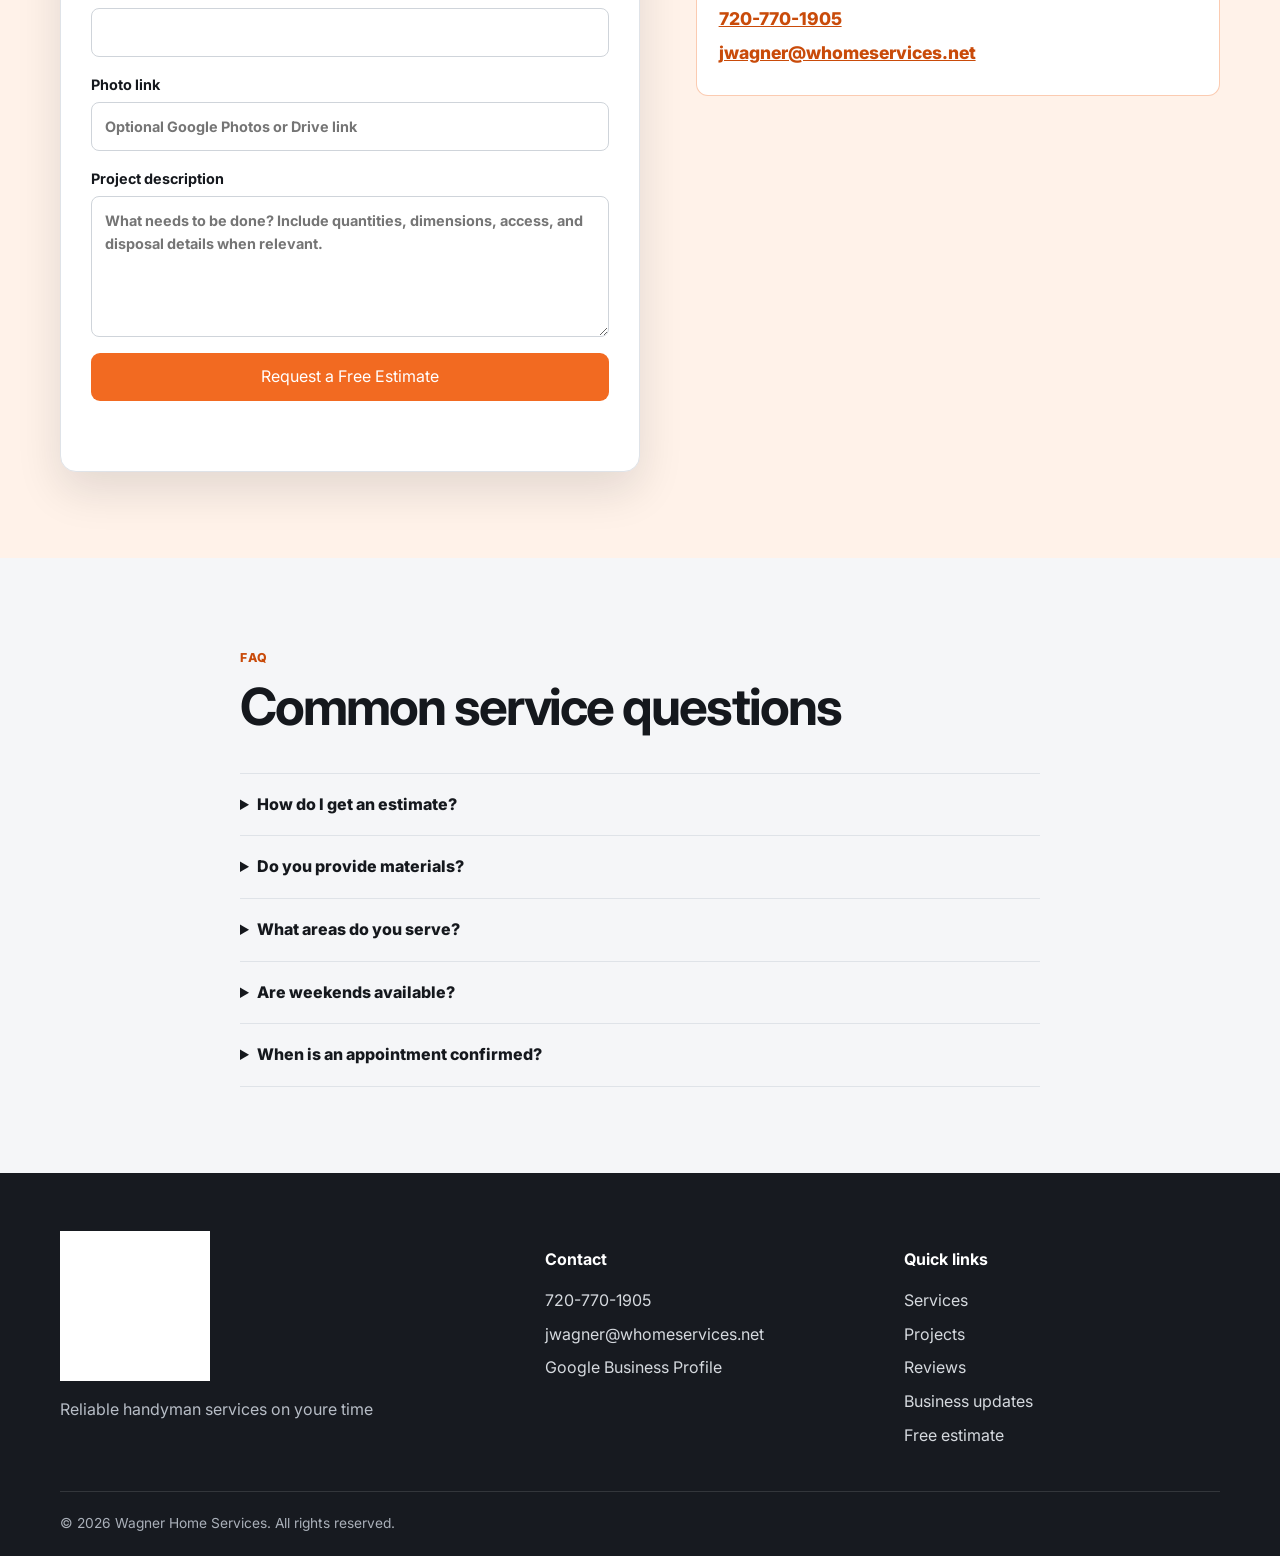
==== commit 1b35ffc7: "Update index.html" ====
--- a/index.html
+++ b/index.html
@@ -50,7 +50,7 @@
         <div class="hero-copy">
           <span class="eyebrow">Local • Insured • Detail-focused</span>
           <h1>Professional handyman services for your home.</h1>
-          <p class="lead">Furniture assembly, TV mounting, junk removal, closet systems, shelving, fencing, and small home projects throughout Lone Tree and the South Denver metro.</p>
+          <p class="lead">Furniture assembly, TV mounting, junk removal, closet systems, shelving, and small home projects throughout Lone Tree and the South Denver metro.</p>
           <div class="button-row">
             <a class="button button-primary" href="#estimate">Get a Free Estimate</a>
             <a class="button button-light" href="tel:7207701905">Call 720-770-1905</a>
@@ -67,9 +67,9 @@
     <section class="quick-facts">
       <div class="container facts-grid">
         <article><strong>4.9 ★</strong><span>customer rating</span></article>
-        <article><strong>Over 40</strong><span>five-star reviews</span></article>
+        <article><strong>Over 50</strong><span>five-star reviews</span></article>
         <article><strong>1.5 hr</strong><span>general service radius</span></article>
-        <article><strong>Local</strong><span>Lone Tree-based business</span></article>
+        <article><strong>Local</strong><span>Lone Tree based business</span></article>
       </div>
     </section>
 
@@ -81,14 +81,14 @@
           <p>Every request is reviewed based on scope, access, materials, disposal needs, and scheduling.</p>
         </div>
         <div class="service-grid">
-          <article><div class="service-icon">01</div><h3>Furniture Assembly</h3><p>Beds, dressers, desks, cabinets, entertainment centers, patio furniture, storage systems, and more.</p></article>
-          <article><div class="service-icon">02</div><h3>TV Mounting</h3><p>Secure mounting for televisions under 60 inches with basic cable organization and placement guidance.</p></article>
+          <article><div class="service-icon">01</div><h3>Furniture Assembly ($60 to $80 per item)</h3><p>Beds, dressers, desks, cabinets, entertainment centers, patio furniture, storage systems, and more.</p></article>
+          <article><div class="service-icon">02</div><h3>TV Mounting ($75 per tv)</h3><p>Secure mounting for televisions under 60 inches with basic cable organization and placement guidance.</p></article>
           <article><div class="service-icon">03</div><h3>Junk Removal</h3><p>Furniture, household clutter, packaging, yard debris, scheduled trash pickup, and small cleanouts.</p></article>
           <article><div class="service-icon">04</div><h3>Closets & Shelving</h3><p>Closet systems, utility shelving, wall storage, cabinet organizers, and custom wood organization.</p></article>
           <article><div class="service-icon">05</div><h3>Material Removal</h3><p>Dirt, hardscape material, landscaping debris, slash, and other heavy material reviewed by load.</p></article>
-          <article><div class="service-icon">06</div><h3>Fencing & Small Builds</h3><p>Wood fence repairs, gates, minor framing, trim, and non-permitted construction projects.</p></article>
+          <article><div class="service-icon">06</div><h3>multiple tasks & Small Builds</h3><p>Wood fence repairs, gates, minor framing, trim, and non-permitted construction projects.</p></article>
         </div>
-        <div class="hours-card"><h3>Business hours</h3><p><strong>Monday–Wednesday:</strong> 8 AM–7 PM &nbsp; <strong>Thursday:</strong> Closed &nbsp; <strong>Friday:</strong> 8 AM–Noon &nbsp; <strong>Weekends:</strong> By request, 25% surcharge</p></div>
+        <div class="hours-card"><h3>Business hours</h3><p><strong>Monday–Wednesday:</strong> 7 AM–7 PM &nbsp; <strong>Thursday-Friday:</strong> Closed &nbsp; <strong>Saturday-Sunday:</strong>9am to 6pm</p></div>
       </div>
     </section>
 
@@ -96,12 +96,13 @@
       <div class="container">
         <div class="section-heading"><span class="eyebrow">Completed work</span><h2>Recent projects</h2><p>Examples of real work completed for local customers.</p></div>
         <div class="filter-row" role="group" aria-label="Project filters">
-          <button class="filter active" data-filter="all">All</button><button class="filter" data-filter="hauling">Hauling</button><button class="filter" data-filter="assembly">Assembly</button><button class="filter" data-filter="storage">Storage</button>
+          <button class="filter active" data-filter="all">All</button><button class="filter" data-filter="hardscape/junk-removal">Hauling</button><button class="filter" data-filter="assembly">Assembly</button><button class="filter" data-filter="storage">Storage</button>
         </div>
         <div class="project-grid">
-          <article class="project-card" data-category="hauling"><img src="image/projects/dirt-before.jpg" alt="Dirt removal project before hauling"><div><span>Dirt removal</span><h3>Excavated soil removal</h3><p>Loading, hauling, and disposal coordinated from start to finish.</p></div></article>
-          <article class="project-card" data-category="hauling"><img src="image/projects/junk-removal.jpg" alt="Trailer loaded with household junk"><div><span>Junk removal</span><h3>Household cleanout</h3><p>Furniture, packaging, and unwanted items removed in one coordinated haul.</p></div></article>
-          <article class="project-card" data-category="hauling"><img src="image/projects/hardscape-2.jpg" alt="Cleared landscape area after material removal"><div><span>Hardscape</span><h3>Landscape material removal</h3><p>Heavy debris and landscape material cleared and hauled away.</p></div></article>
+          <article class="project-card" data-category="hardscape/junk-removal"><img src="image/projects/sally-hardscape" alt="developing a yard into a garden"><div><span>Hardscaping</span><h3>Garden development</h3><p>Site prep, delivering, hauling, and spreading a pea gravel base for an area of the yard dedicated to gardening</p></div></article>
+          <article class="project-card" data-category="hardscape/junk-removal"><img src="image/projects/dirt-before.jpg" alt="Dirt removal project before hauling"><div><span>Dirt removal</span><h3>Excavated soil removal</h3><p>Loading, hauling, and disposal coordinated from start to finish.</p></div></article>
+          <article class="project-card" data-category="hardscape/junk-removal"><img src="image/projects/junk-removal.jpg" alt="Trailer loaded with household junk"><div><span>Junk removal</span><h3>Household cleanout</h3><p>Furniture, packaging, and unwanted items removed in one coordinated haul.</p></div></article>
+          <article class="project-card" data-category="hardscape/junk-removal"><img src="image/projects/hardscape-2.jpg" alt="Cleared landscape area after material removal"><div><span>Hardscape</span><h3>Landscape material removal</h3><p>Heavy debris and landscape material cleared and hauled away.</p></div></article>
           <article class="project-card" data-category="assembly"><img src="image/projects/bed-assembly-1.jpg" alt="Completed bed frame assembly"><div><span>Assembly</span><h3>Bedroom furniture setup</h3><p>Bed frame and companion furniture assembled and positioned.</p></div></article>
           <article class="project-card" data-category="storage"><img src="image/projects/cabinet-install.jpg" alt="Tall cabinet installation"><div><span>Storage installation</span><h3>Cabinet storage wall</h3><p>Full-height cabinet installation with internal organizers.</p></div></article>
           <article class="project-card" data-category="storage"><img src="image/projects/closet-after.jpg" alt="Completed closet shelving installation"><div><span>Closets</span><h3>Custom closet shelving</h3><p>Multi-level shelving installed to make better use of the available space.</p></div></article>
@@ -146,10 +147,11 @@
         <form id="service-form" class="form-card" data-form-type="service">
           <input type="hidden" name="formType" value="service">
           <div class="form-grid">
-            <label>Full name<input name="name" required autocomplete="name"></label>
+            <label>First name<input name="first-name" required autocomplete="first-name"></label>
+             <label>Last name<input name="last-name" required autocomplete="last-name"></label>
             <label>Phone<input name="phone" type="tel" required autocomplete="tel"></label>
             <label>Email<input name="email" type="email" required autocomplete="email"></label>
-            <label>Service<select name="service" required><option value="">Choose a service</option><option>Furniture or product assembly</option><option>TV mounting under 60 inches</option><option>Junk removal</option><option>Scheduled trash pickup</option><option>Dirt or hardscape removal</option><option>Slash hauling</option><option>Fence or gate work</option><option>Custom shelving or closets</option><option>Basic construction</option><option>Other home project</option></select></label>
+            <label>Service<select name="service" required><option value="">Choose a service</option><option>Furniture or product assembly</option><option>TV mounting under 60 inches</option><option>Scheduled trash pickup</option><option>Slash hauling</option><option>Custom shelving or closets</option><option>Basic construction</option><option>Other home project</option></select></label>
             <label>Preferred date<input name="preferredDate" id="service-date" type="date" required></label>
             <label>Preferred time<select name="preferredTime" required><option>8 AM–Noon</option><option>Noon–4 PM</option><option>4–7 PM (Mon–Wed)</option><option>Weekend by request (+25%)</option></select></label>
           </div>
@@ -172,18 +174,18 @@
     <section class="section section-soft" id="faq">
       <div class="container narrow">
         <div class="section-heading"><span class="eyebrow">FAQ</span><h2>Common service questions</h2></div>
-        <details><summary>How do I get an estimate?</summary><p>Submit the form with your project details and a photo link when possible. You can also call or text 720-770-1905.</p></details>
-        <details><summary>Do you provide materials?</summary><p>Material purchasing depends on the project. The estimate will state whether materials are included, reimbursed, or supplied by the customer.</p></details>
-        <details><summary>What areas do you serve?</summary><p>Most services are available within approximately 1.5 hours of Lone Tree, including much of the South Denver metro.</p></details>
-        <details><summary>Are weekends available?</summary><p>Weekend appointments may be available by request and carry a 25% surcharge.</p></details>
-        <details><summary>When is an appointment confirmed?</summary><p>An online request is not a confirmed appointment. You will receive direct confirmation after the scope, price, location, and timing are reviewed.</p></details>
+        <details><summary>How do I get an estimate?</summary><p>Submit the form with your project details and a photo link when possible. You can also send a walkthrough video to jwagner@whomeservices.net or text/call at 720-770-1905</p></details>
+        <details><summary>Do you provide materials?</summary><p>Material purchasing depends on the project, we keep a supply of materials on hand for some projects</p></details>
+        <details><summary>What areas do you serve?</summary><p>Most services are available within approximately 1.5 hours of Lone Tree, including colorado springs</p></details>
+        <details><summary>Are weekends available?</summary><p>Weekend appointments are available are available on youre time!</p></details>
+        <details><summary>When is an appointment confirmed?</summary><p>An online request is not a confirmed appointment. we send an estimate to the phone and email provided and continue from there</p></details>
       </div>
     </section>
   </main>
 
   <footer class="site-footer">
     <div class="container footer-grid">
-      <div><img src="image/logo.png" alt="Wagner Home Services"><p>Reliable handyman services for homeowners throughout Lone Tree and the South Denver metro.</p></div>
+      <div><img src="image/logo.png" alt="Wagner Home Services"><p>Reliable handyman services on youre time</p></div>
       <div><h3>Contact</h3><a href="tel:7207701905">720-770-1905</a><a href="mailto:jwagner@whomeservices.net">jwagner@whomeservices.net</a><a href="https://maps.app.goo.gl/wkq131nkURtGGpyy5?g_st=ac" target="_blank" rel="noopener">Google Business Profile</a></div>
       <div><h3>Quick links</h3><a href="#services">Services</a><a href="#projects">Projects</a><a href="#reviews">Reviews</a><a href="updates.html">Business updates</a><a href="#estimate">Free estimate</a></div>
     </div>
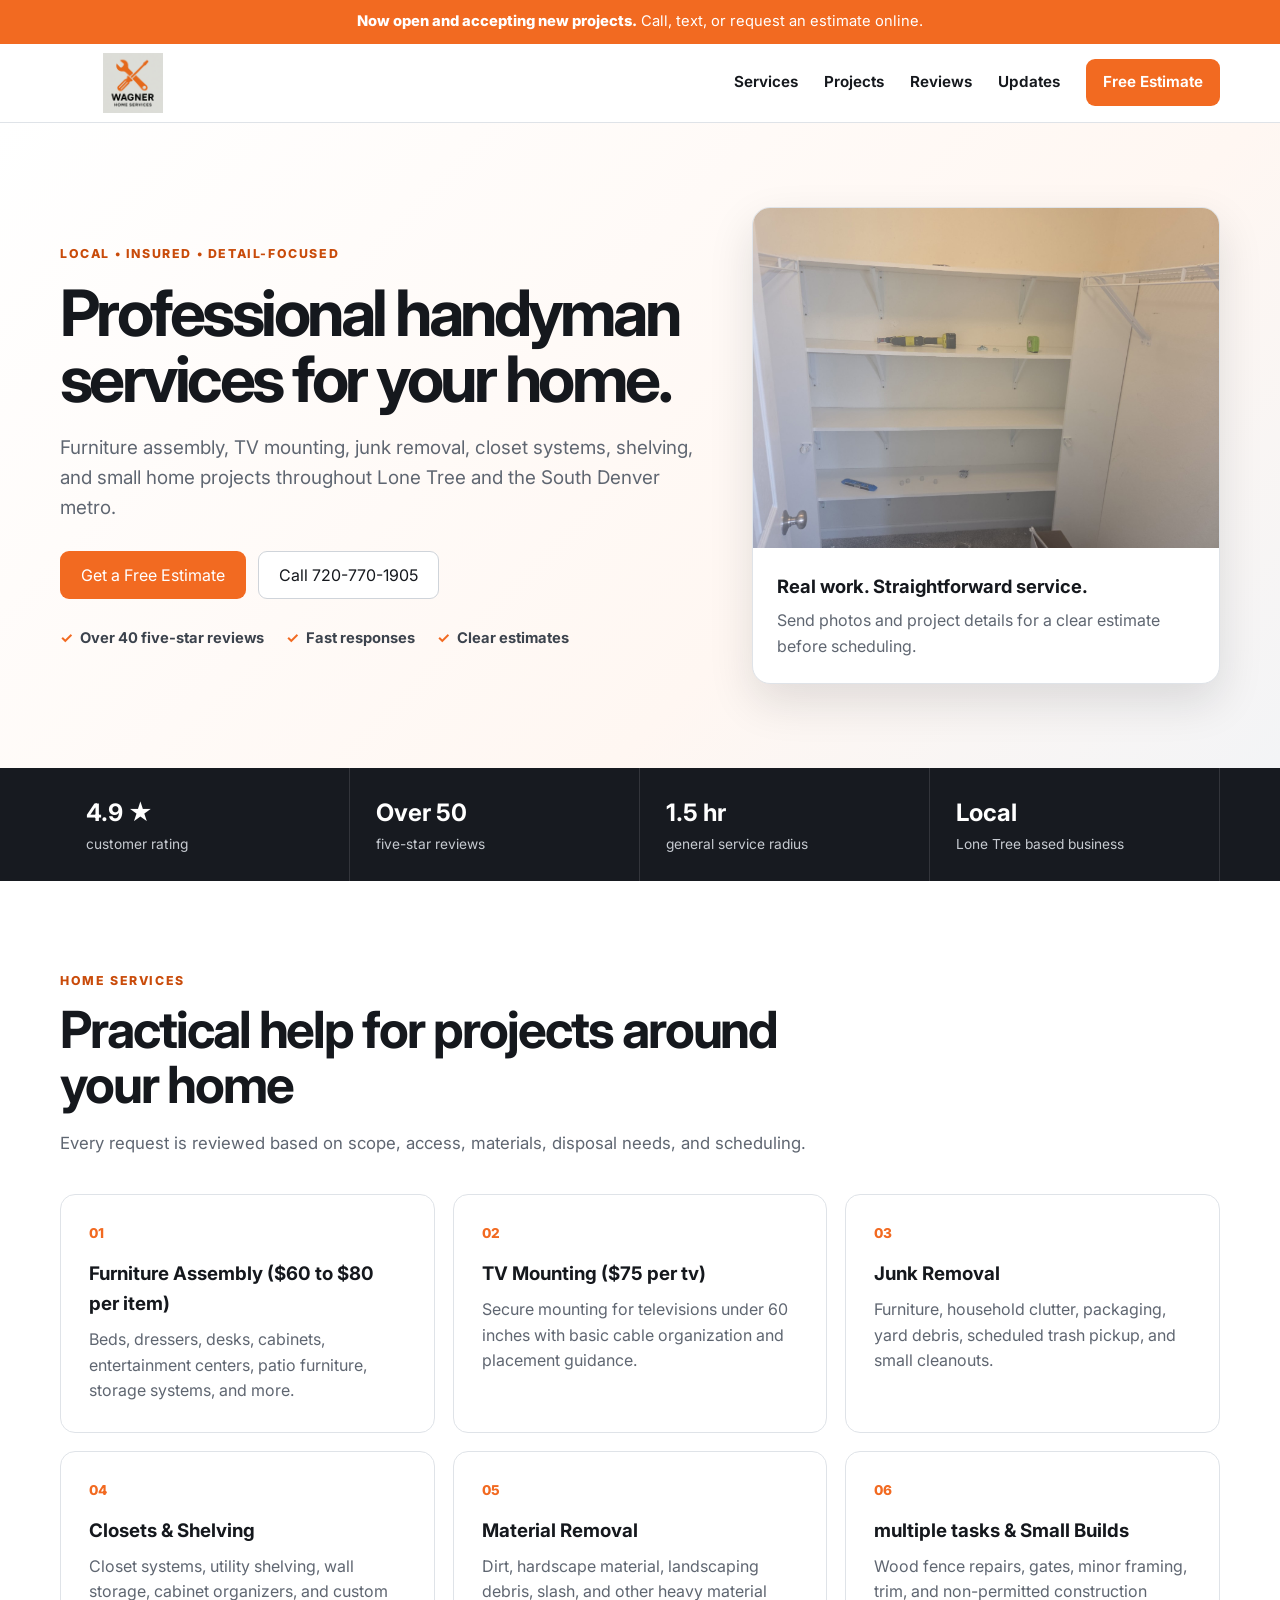
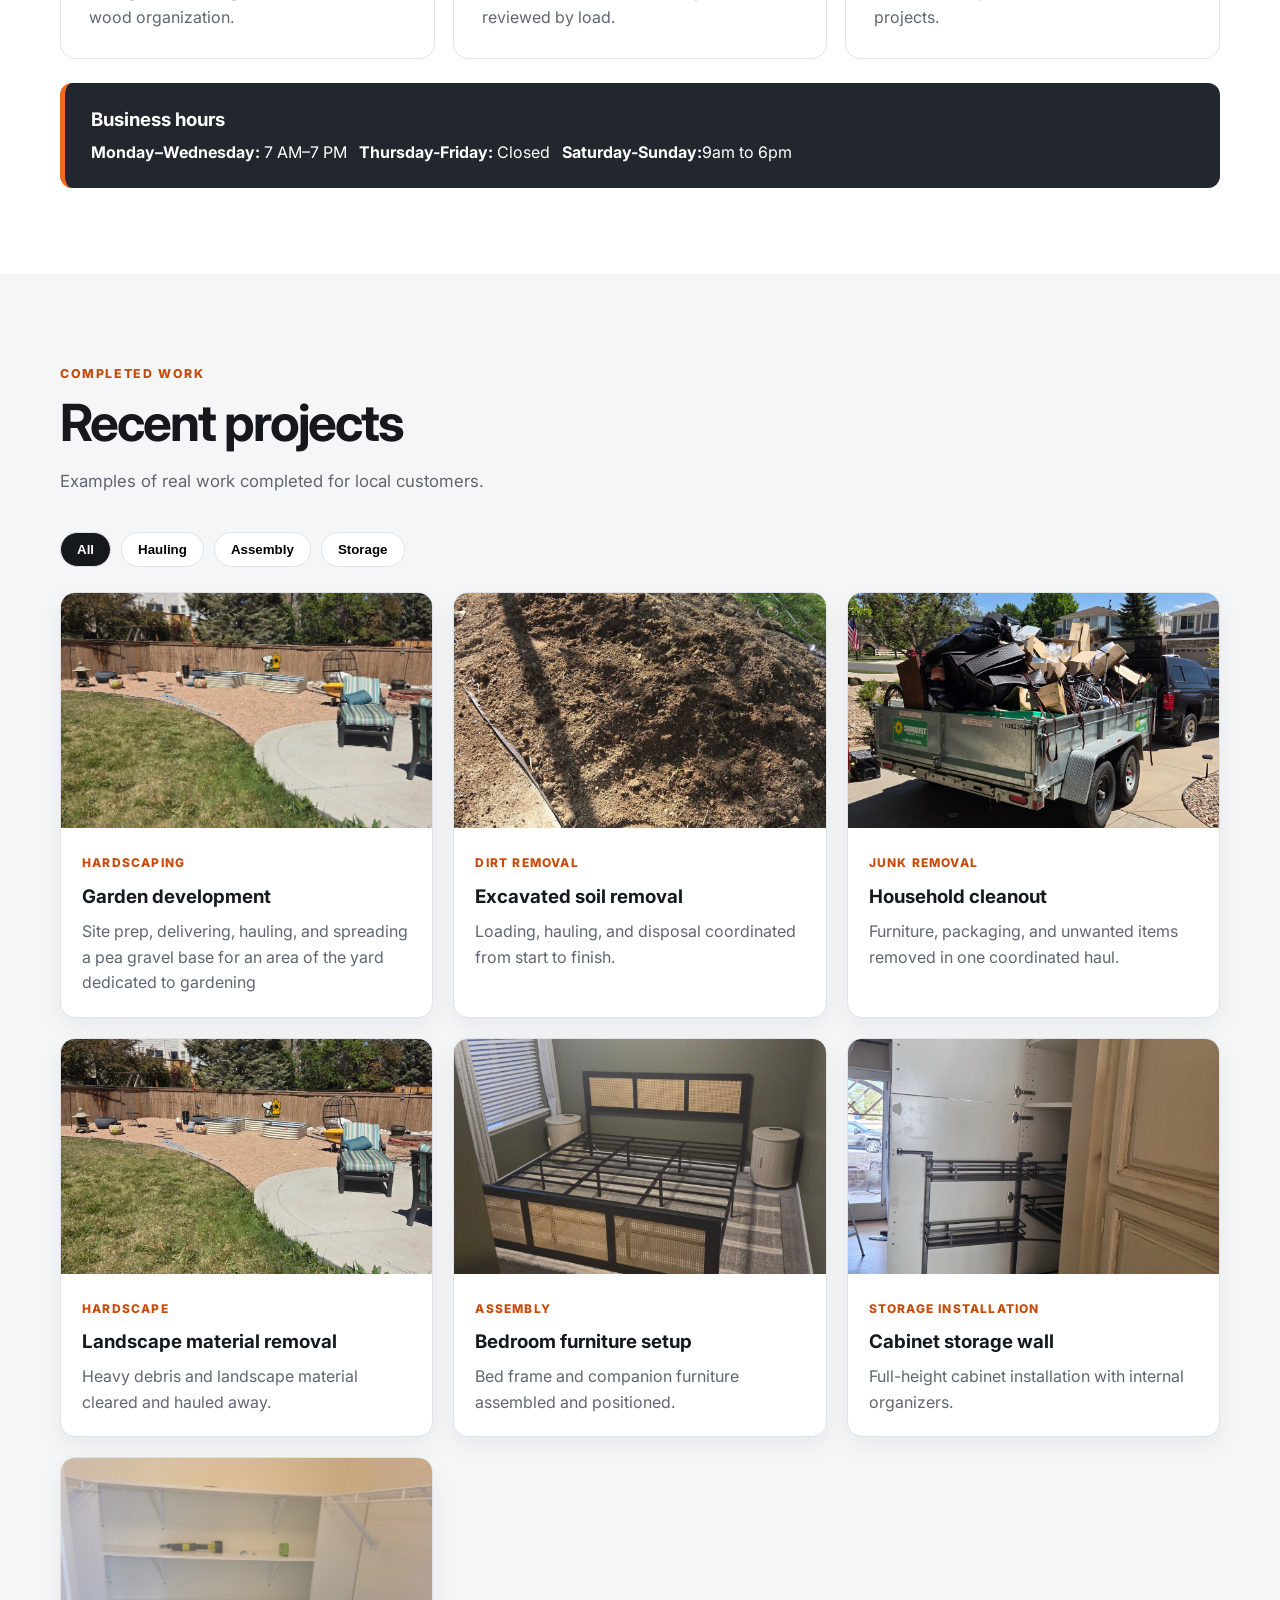
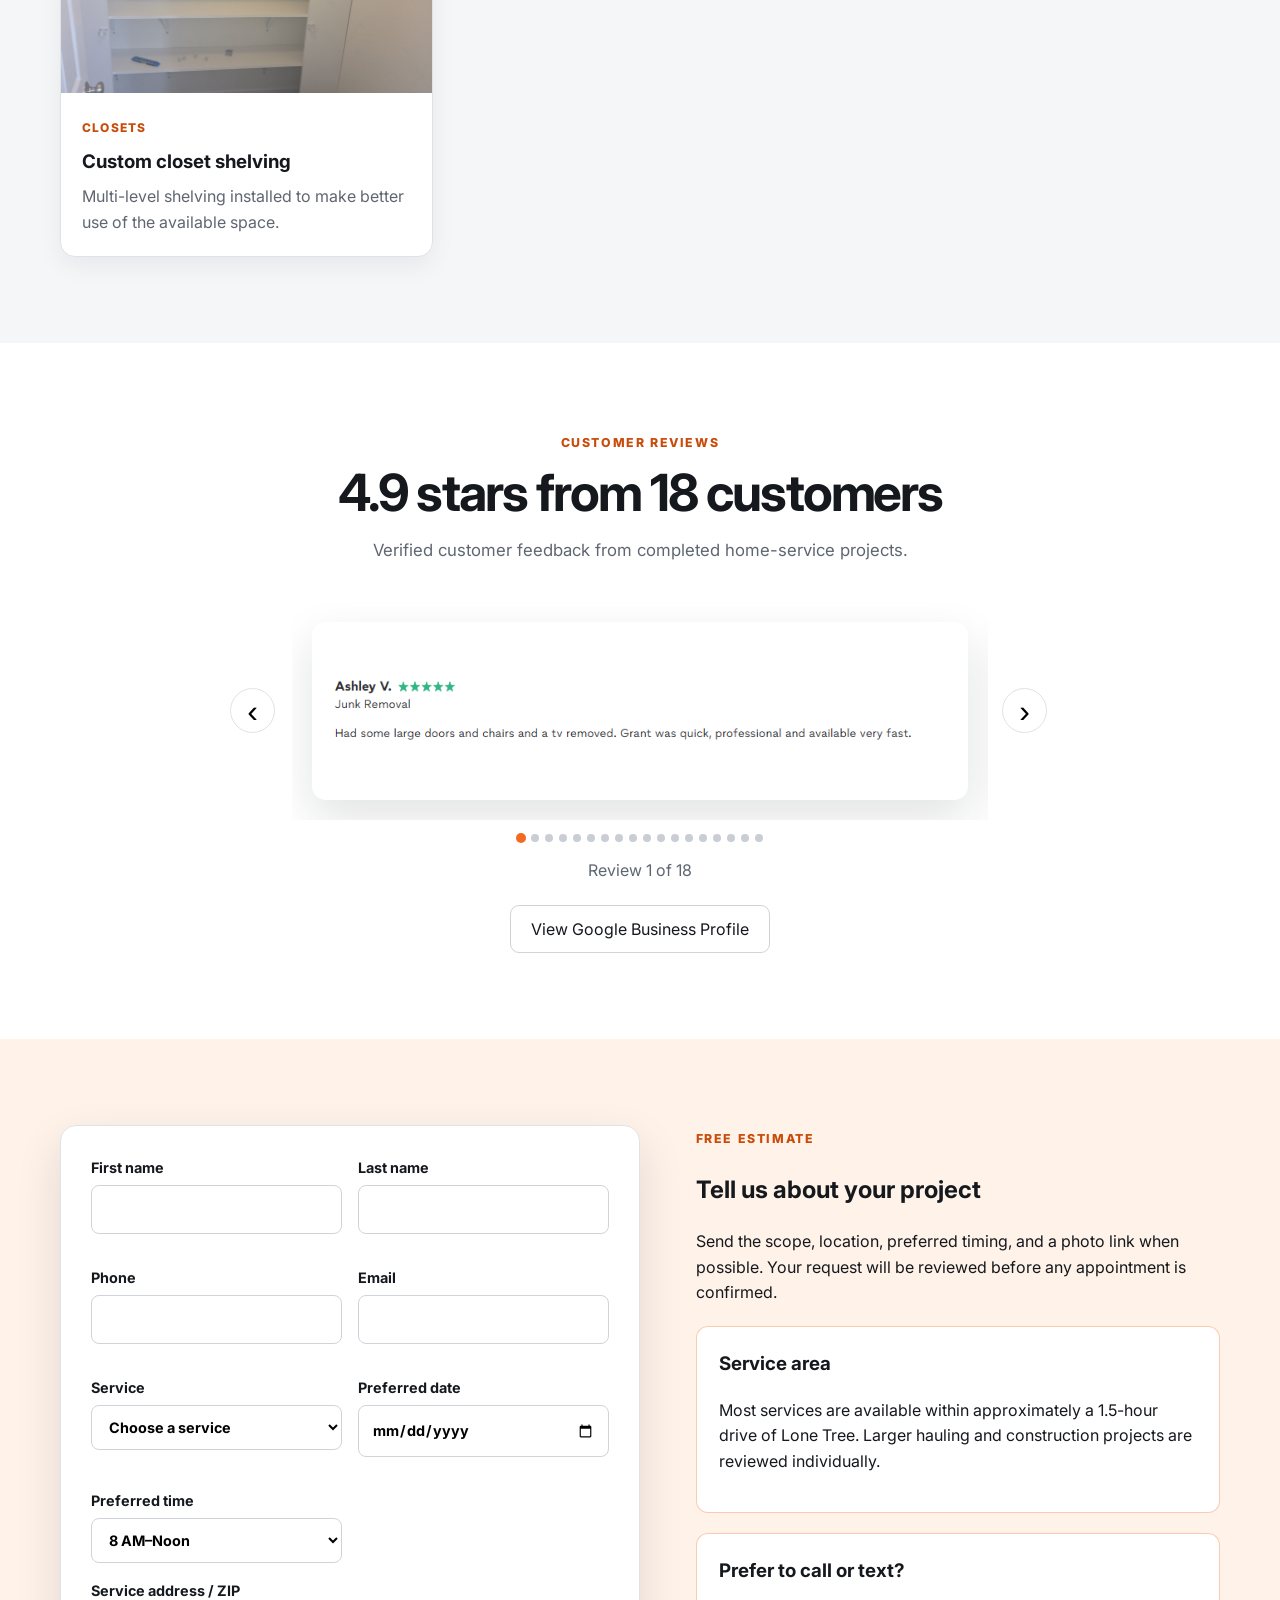
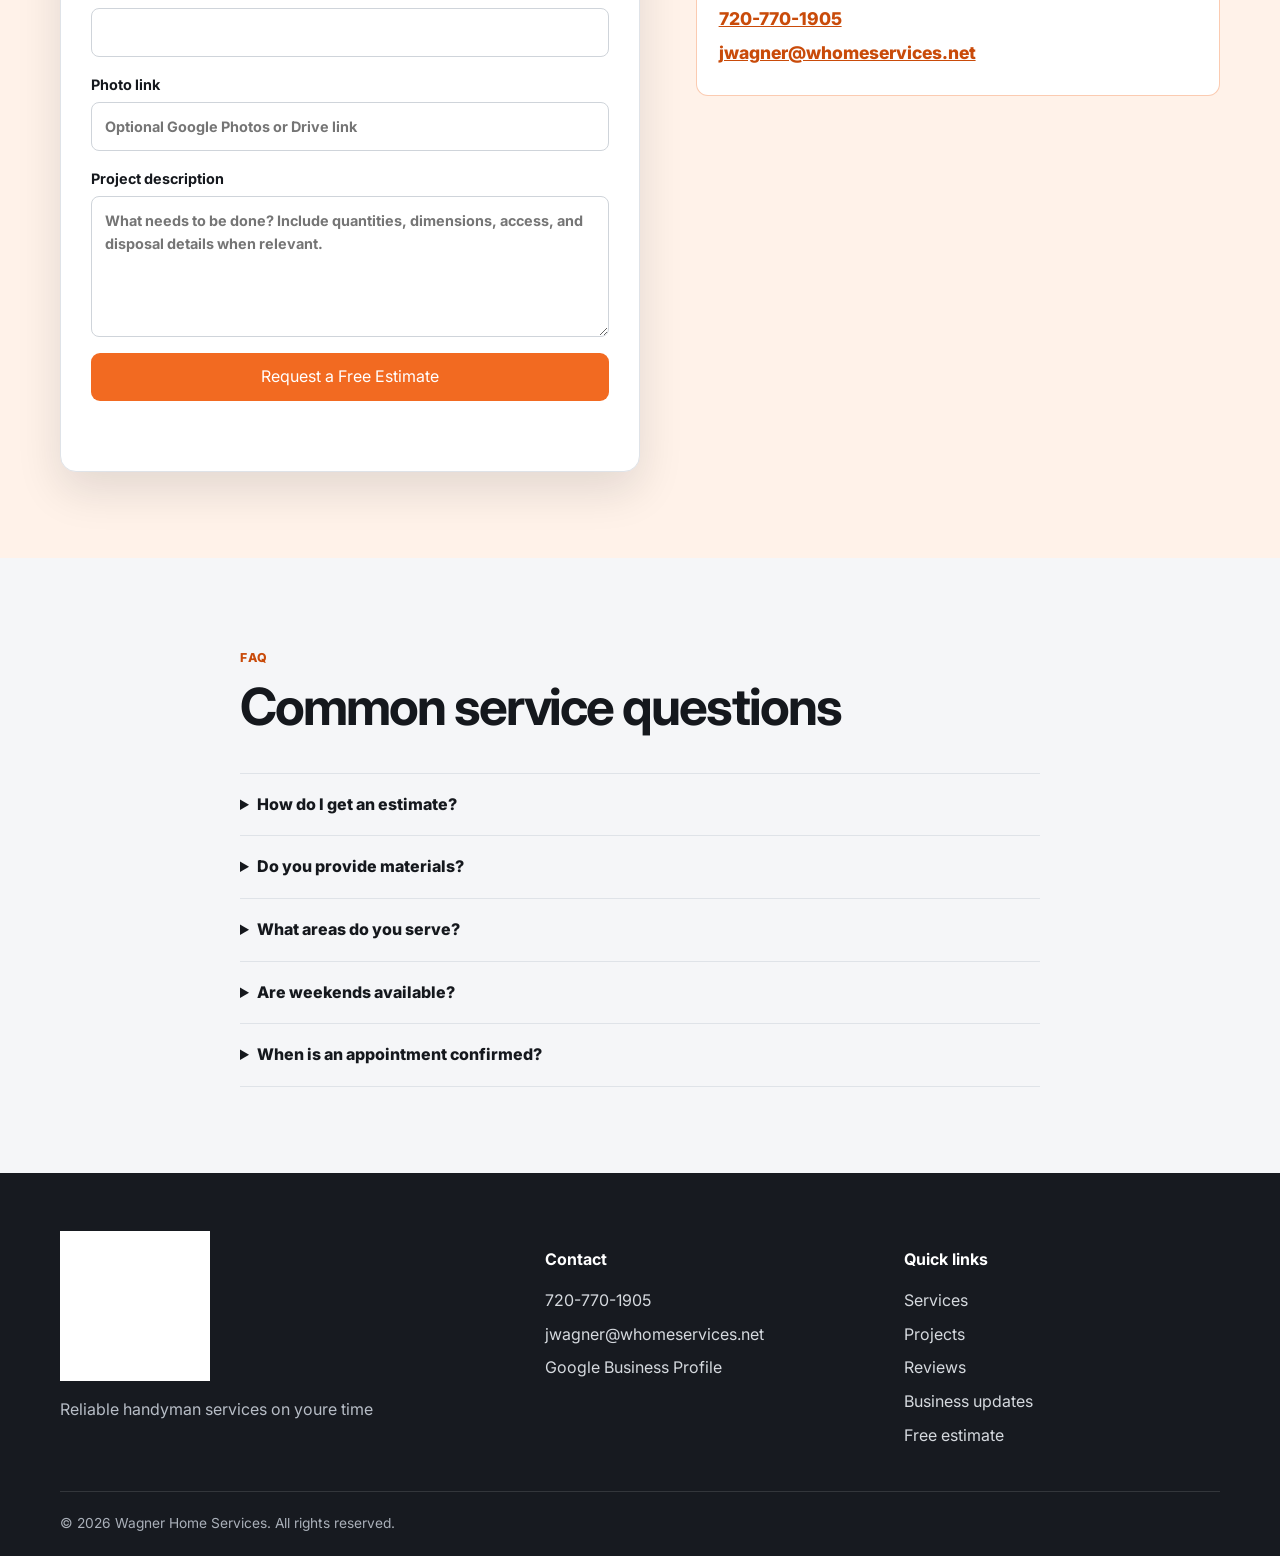
==== commit 4e860c05: "Update index.html" ====
--- a/index.html
+++ b/index.html
@@ -99,7 +99,7 @@
           <button class="filter active" data-filter="all">All</button><button class="filter" data-filter="hardscape/junk-removal">Hauling</button><button class="filter" data-filter="assembly">Assembly</button><button class="filter" data-filter="storage">Storage</button>
         </div>
         <div class="project-grid">
-          <article class="project-card" data-category="hardscape/junk-removal"><img src="image/projects/sally-hardscape" alt="developing a yard into a garden"><div><span>Hardscaping</span><h3>Garden development</h3><p>Site prep, delivering, hauling, and spreading a pea gravel base for an area of the yard dedicated to gardening</p></div></article>
+          <article class="project-card" data-category="hardscape/junk-removal"><img src="image/projects/sally-hardscape.png" alt="developing a yard into a garden"><div><span>Hardscaping</span><h3>Garden development</h3><p>Site prep, delivering, hauling, and spreading a pea gravel base for an area of the yard dedicated to gardening</p></div></article>
           <article class="project-card" data-category="hardscape/junk-removal"><img src="image/projects/dirt-before.jpg" alt="Dirt removal project before hauling"><div><span>Dirt removal</span><h3>Excavated soil removal</h3><p>Loading, hauling, and disposal coordinated from start to finish.</p></div></article>
           <article class="project-card" data-category="hardscape/junk-removal"><img src="image/projects/junk-removal.jpg" alt="Trailer loaded with household junk"><div><span>Junk removal</span><h3>Household cleanout</h3><p>Furniture, packaging, and unwanted items removed in one coordinated haul.</p></div></article>
           <article class="project-card" data-category="hardscape/junk-removal"><img src="image/projects/hardscape-2.jpg" alt="Cleared landscape area after material removal"><div><span>Hardscape</span><h3>Landscape material removal</h3><p>Heavy debris and landscape material cleared and hauled away.</p></div></article>
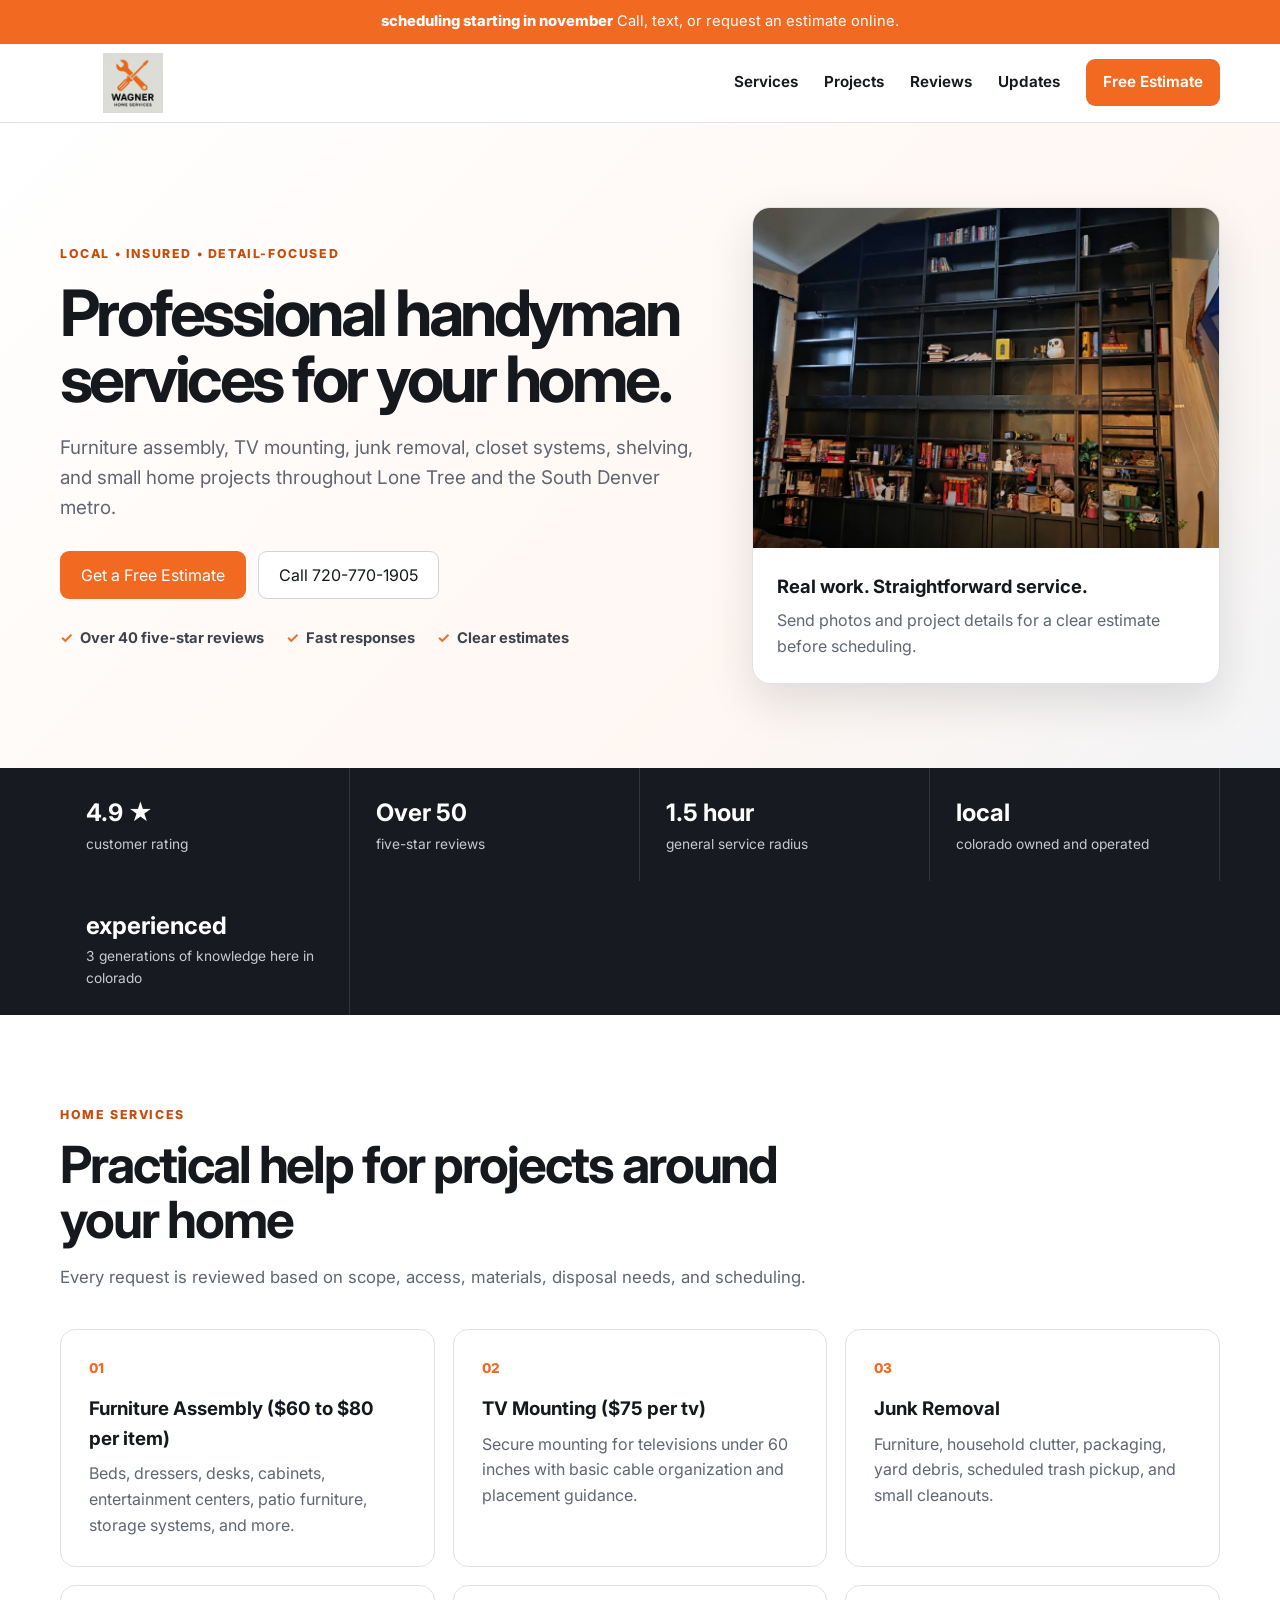
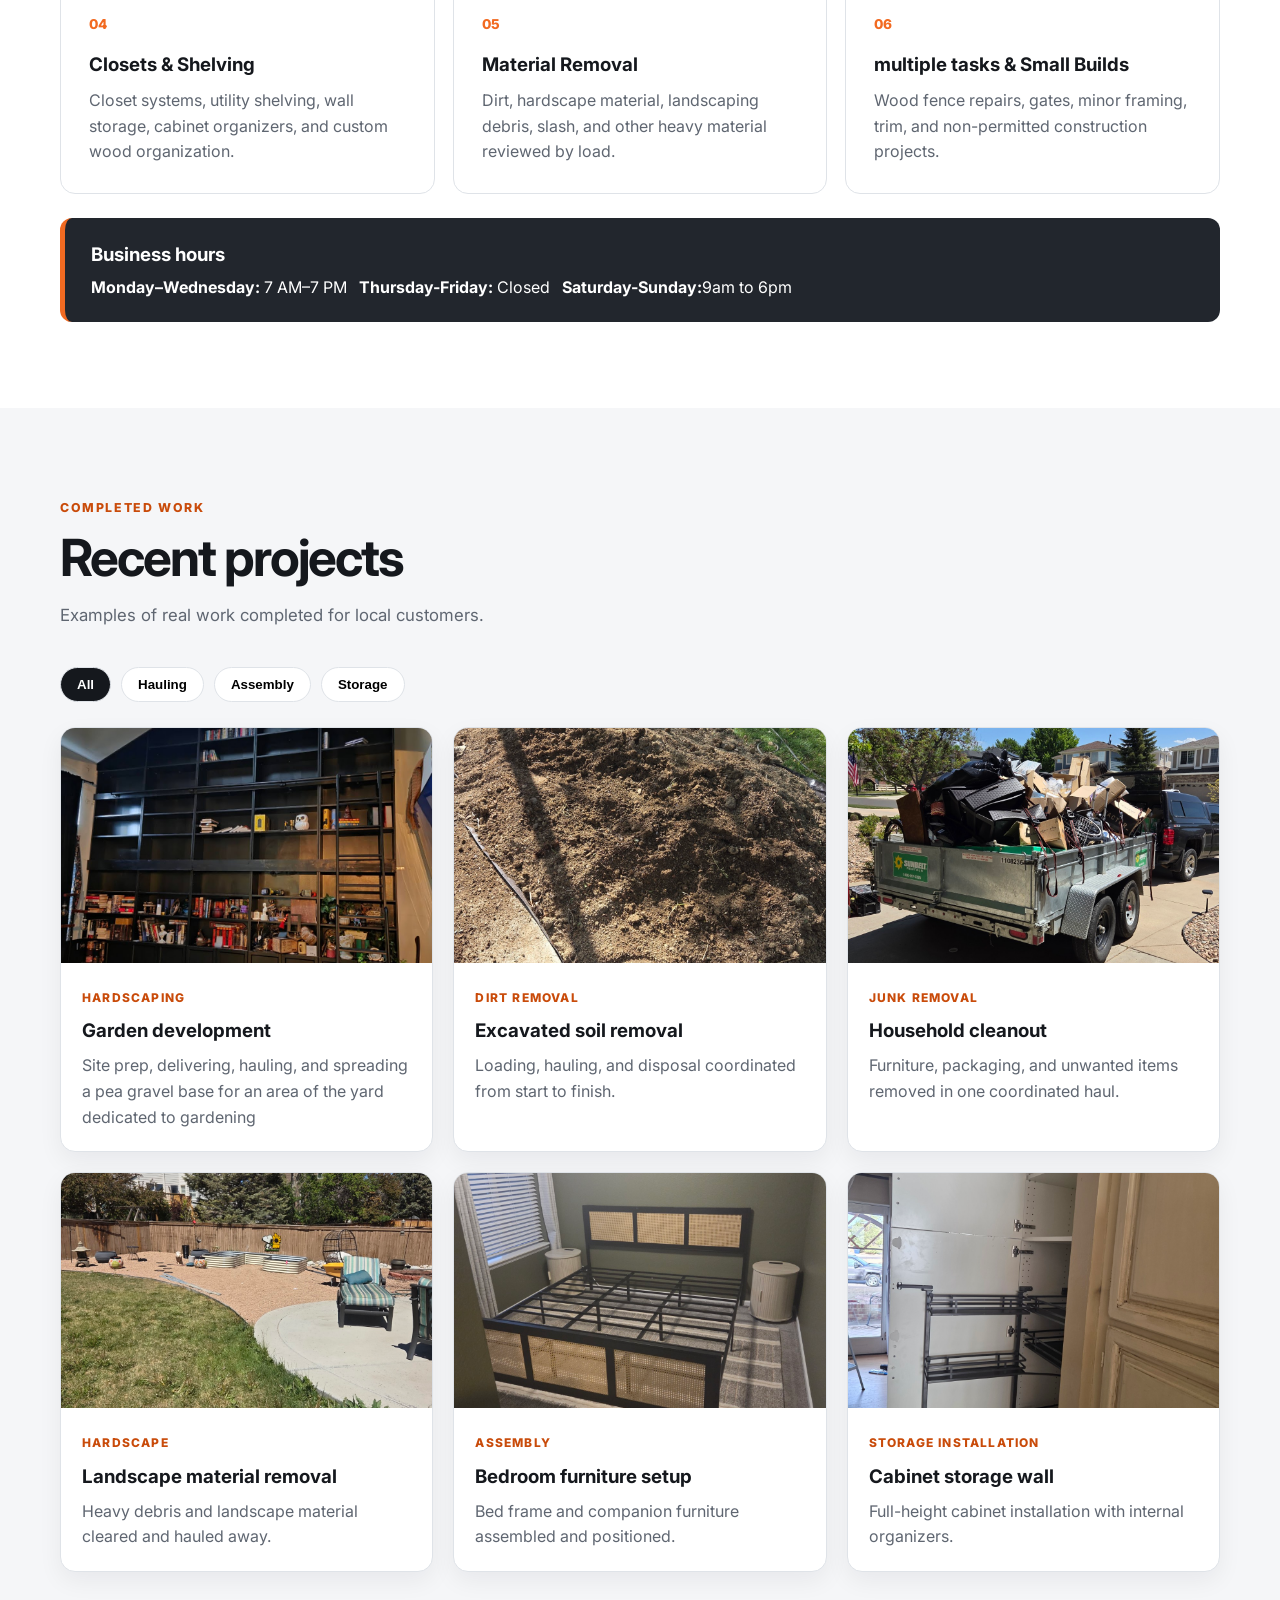
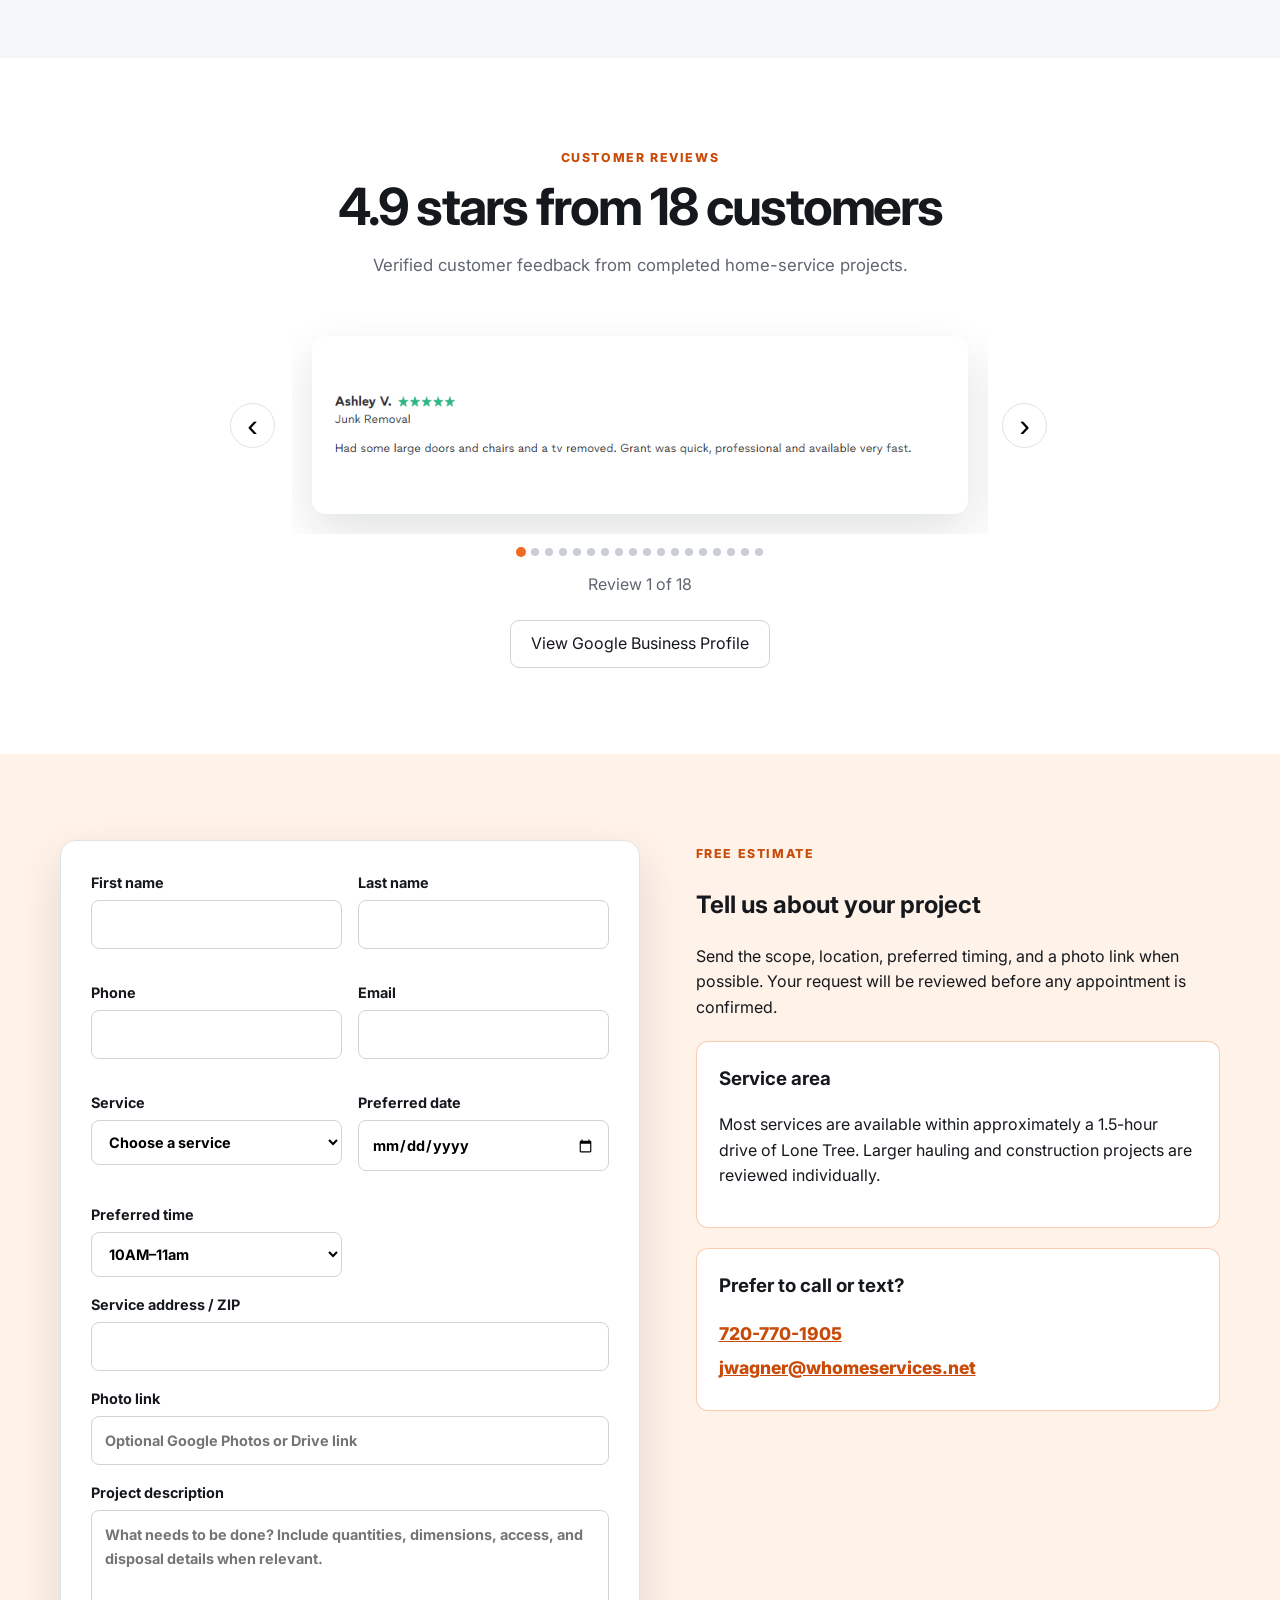
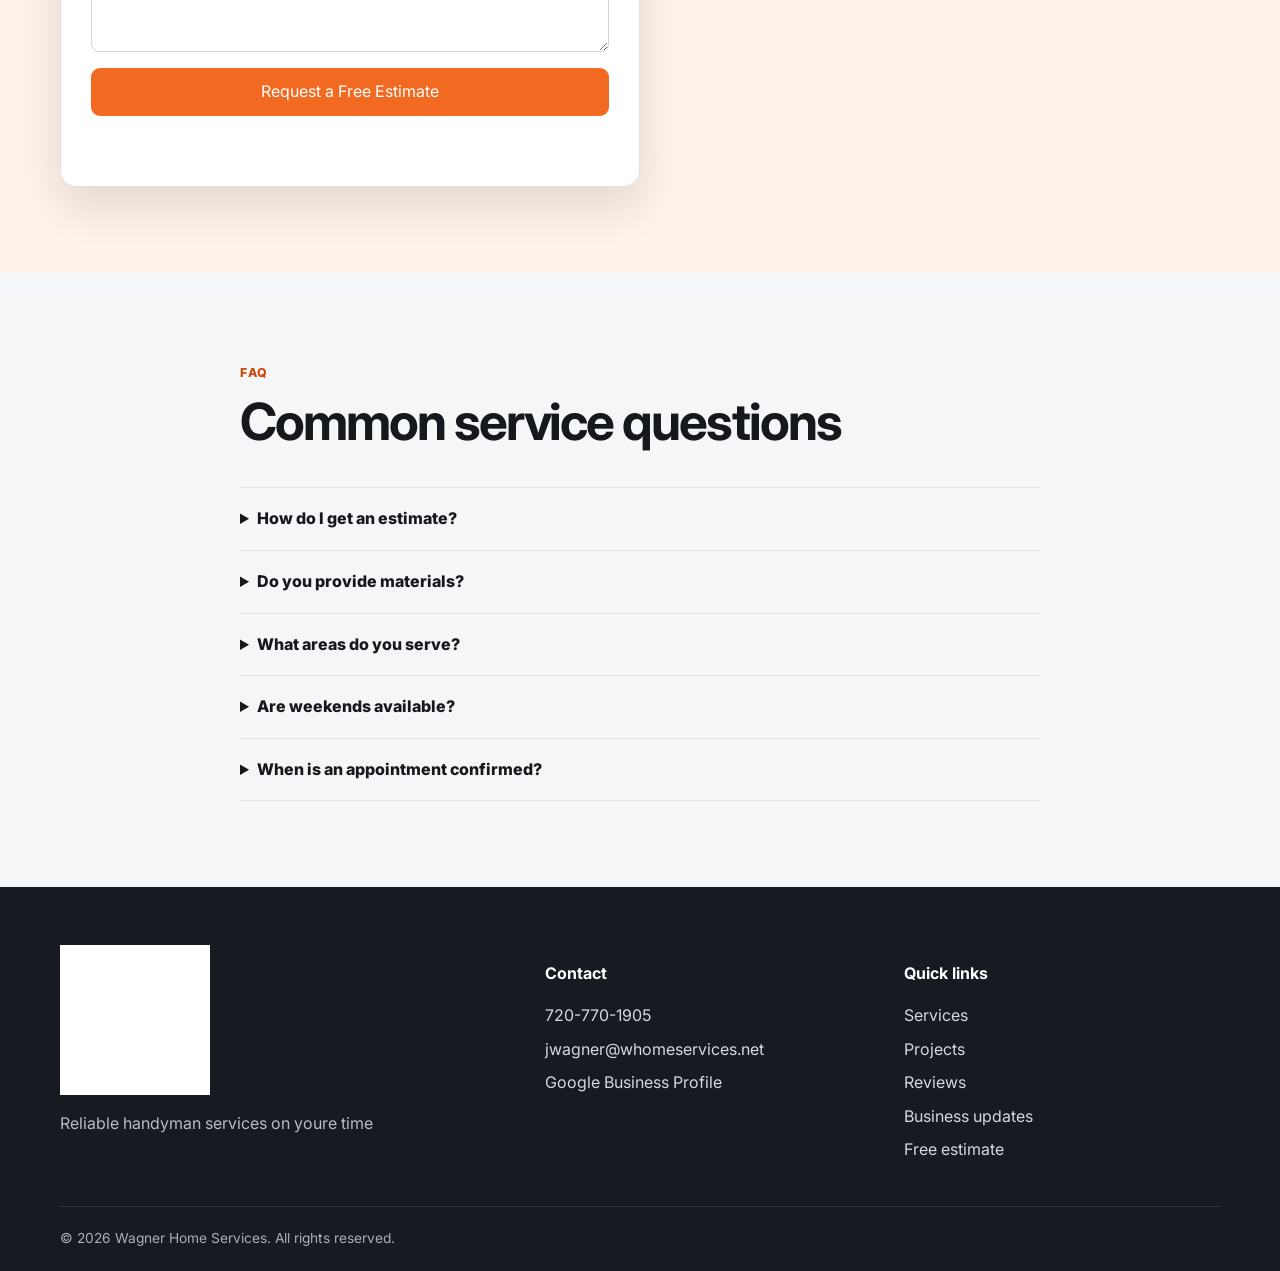
==== commit 18e67610: "new" ====
--- a/index.html
+++ b/index.html
@@ -3,11 +3,11 @@
 <head>
   <meta charset="utf-8">
   <meta name="viewport" content="width=device-width, initial-scale=1">
-  <title>Wagner Home Services | Handyman Services in South Denver</title>
-  <meta name="description" content="Professional furniture assembly, TV mounting, junk removal, closet shelving, fencing and general handyman services in Lone Tree and the South Denver metro.">
+  <title>Wagner Home Services | Handyman Services in South Denver and mountain coridors</title>
+  <meta name="description" content="Professional furniture assembly, TV mounting, junk removal, and general handyman services in Lone Tree and the South Denver metro.">
   <meta name="theme-color" content="#f26a21">
   <meta property="og:title" content="Wagner Home Services">
-  <meta property="og:description" content="Reliable handyman services in Lone Tree and the South Denver metro.">
+  <meta property="og:description" content="Reliable handyman services from south denver to colorado springs to the high rockies">
   <meta property="og:type" content="website">
   <meta property="og:url" content="https://whomeservices.net">
   <link rel="preconnect" href="https://fonts.googleapis.com">
@@ -22,14 +22,14 @@
     "url":"https://whomeservices.net",
     "telephone":"+1-720-770-1905",
     "email":"jwagner@whomeservices.net",
-    "areaServed":["Lone Tree","Highlands Ranch","Centennial","Parker","Castle Rock","Littleton","South Denver Metro"],
+    "areaServed":["Lone Tree","Highlands Ranch","Centennial","Parker","Castle Rock","Littleton","South Denver Metro","colorado springs","i70 corridor","pine colorado"],
     "address":{"@type":"PostalAddress","addressLocality":"Lone Tree","addressRegion":"CO","addressCountry":"US"},
     "description":"Furniture assembly, TV mounting, junk removal, closet shelving, fencing and general handyman services."
   }
   </script>
 </head>
 <body>
-  <div class="announcement"><strong>Now open and accepting new projects.</strong> Call, text, or request an estimate online.</div>
+  <div class="announcement"><strong>scheduling starting in november</strong> Call, text, or request an estimate online.</div>
   <header class="site-header">
     <div class="container nav-wrap">
       <a class="brand" href="#top" aria-label="Wagner Home Services home"><img src="image/logo.png" alt="Wagner Home Services logo"></a>
@@ -58,7 +58,7 @@
           <div class="trust-row"><span>Over 40 five-star reviews</span><span>Fast responses</span><span>Clear estimates</span></div>
         </div>
         <div class="hero-card">
-          <img src="image/projects/closet-after.jpg" alt="Completed custom closet shelving project">
+          <img src="image/projects/brook_bookcase.jpg" alt="Completed custom closet shelving project">
           <div><strong>Real work. Straightforward service.</strong><p>Send photos and project details for a clear estimate before scheduling.</p></div>
         </div>
       </div>
@@ -68,8 +68,9 @@
       <div class="container facts-grid">
         <article><strong>4.9 ★</strong><span>customer rating</span></article>
         <article><strong>Over 50</strong><span>five-star reviews</span></article>
-        <article><strong>1.5 hr</strong><span>general service radius</span></article>
-        <article><strong>Local</strong><span>Lone Tree based business</span></article>
+        <article><strong>1.5 hour</strong><span>general service radius</span></article>
+        <article><strong>local</strong><span>colorado owned and operated</span></article>
+        <article><strong>experienced</strong><span>3 generations of knowledge here in colorado</span></article>
       </div>
     </section>
 
@@ -99,13 +100,12 @@
           <button class="filter active" data-filter="all">All</button><button class="filter" data-filter="hardscape/junk-removal">Hauling</button><button class="filter" data-filter="assembly">Assembly</button><button class="filter" data-filter="storage">Storage</button>
         </div>
         <div class="project-grid">
-          <article class="project-card" data-category="hardscape/junk-removal"><img src="image/projects/sally-hardscape.png" alt="developing a yard into a garden"><div><span>Hardscaping</span><h3>Garden development</h3><p>Site prep, delivering, hauling, and spreading a pea gravel base for an area of the yard dedicated to gardening</p></div></article>
+          <article class="project-card" data-category="hardscape/junk-removal"><img src="image/projects/brook_bookcase.jpg" alt="ikea billy bookcase wall with library ladder"><div><span>Hardscaping</span><h3>Garden development</h3><p>Site prep, delivering, hauling, and spreading a pea gravel base for an area of the yard dedicated to gardening</p></div></article>
           <article class="project-card" data-category="hardscape/junk-removal"><img src="image/projects/dirt-before.jpg" alt="Dirt removal project before hauling"><div><span>Dirt removal</span><h3>Excavated soil removal</h3><p>Loading, hauling, and disposal coordinated from start to finish.</p></div></article>
           <article class="project-card" data-category="hardscape/junk-removal"><img src="image/projects/junk-removal.jpg" alt="Trailer loaded with household junk"><div><span>Junk removal</span><h3>Household cleanout</h3><p>Furniture, packaging, and unwanted items removed in one coordinated haul.</p></div></article>
           <article class="project-card" data-category="hardscape/junk-removal"><img src="image/projects/hardscape-2.jpg" alt="Cleared landscape area after material removal"><div><span>Hardscape</span><h3>Landscape material removal</h3><p>Heavy debris and landscape material cleared and hauled away.</p></div></article>
           <article class="project-card" data-category="assembly"><img src="image/projects/bed-assembly-1.jpg" alt="Completed bed frame assembly"><div><span>Assembly</span><h3>Bedroom furniture setup</h3><p>Bed frame and companion furniture assembled and positioned.</p></div></article>
           <article class="project-card" data-category="storage"><img src="image/projects/cabinet-install.jpg" alt="Tall cabinet installation"><div><span>Storage installation</span><h3>Cabinet storage wall</h3><p>Full-height cabinet installation with internal organizers.</p></div></article>
-          <article class="project-card" data-category="storage"><img src="image/projects/closet-after.jpg" alt="Completed closet shelving installation"><div><span>Closets</span><h3>Custom closet shelving</h3><p>Multi-level shelving installed to make better use of the available space.</p></div></article>
         </div>
       </div>
     </section>
@@ -151,9 +151,9 @@
              <label>Last name<input name="last-name" required autocomplete="last-name"></label>
             <label>Phone<input name="phone" type="tel" required autocomplete="tel"></label>
             <label>Email<input name="email" type="email" required autocomplete="email"></label>
-            <label>Service<select name="service" required><option value="">Choose a service</option><option>Furniture or product assembly</option><option>TV mounting under 60 inches</option><option>Scheduled trash pickup</option><option>Slash hauling</option><option>Custom shelving or closets</option><option>Basic construction</option><option>Other home project</option></select></label>
+            <label>Service<select name="service" required><option value="">Choose a service</option><option>Furniture or product assembly</option><option>TV mounting under 65 inches</option><option>Scheduled trash pickup</option><option>Custom shelving or closets</option><option>Basic construction</option><option>Other home project</option></select></label>
             <label>Preferred date<input name="preferredDate" id="service-date" type="date" required></label>
-            <label>Preferred time<select name="preferredTime" required><option>8 AM–Noon</option><option>Noon–4 PM</option><option>4–7 PM (Mon–Wed)</option><option>Weekend by request (+25%)</option></select></label>
+            <label>Preferred time<select name="preferredTime" required><option>10AM–11am</option><option>12pm–4PM</option><option>5–6 PM (Mon–Wed)</option><option>Sat-Sun</option></select></label>
           </div>
           <label>Service address / ZIP<input name="address" required autocomplete="street-address"></label>
           <label>Photo link<input name="photoLink" type="url" placeholder="Optional Google Photos or Drive link"></label>
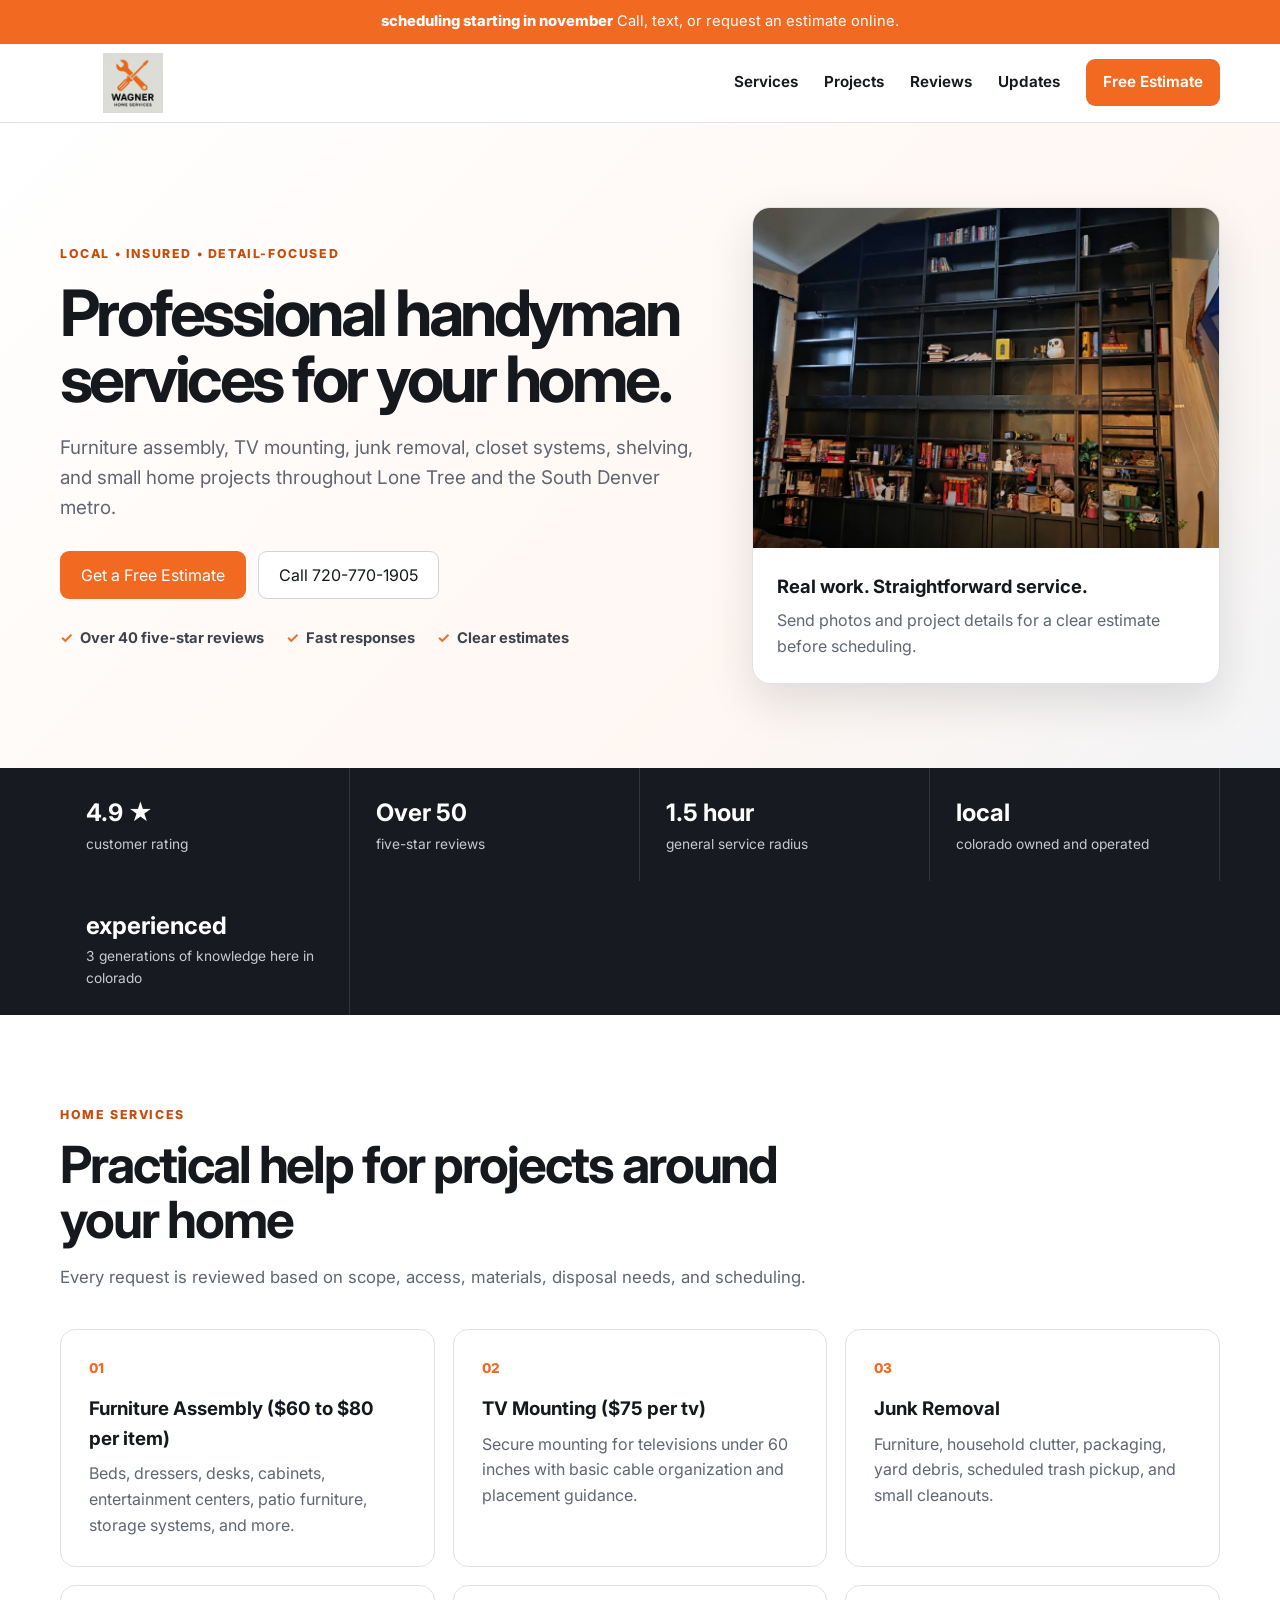
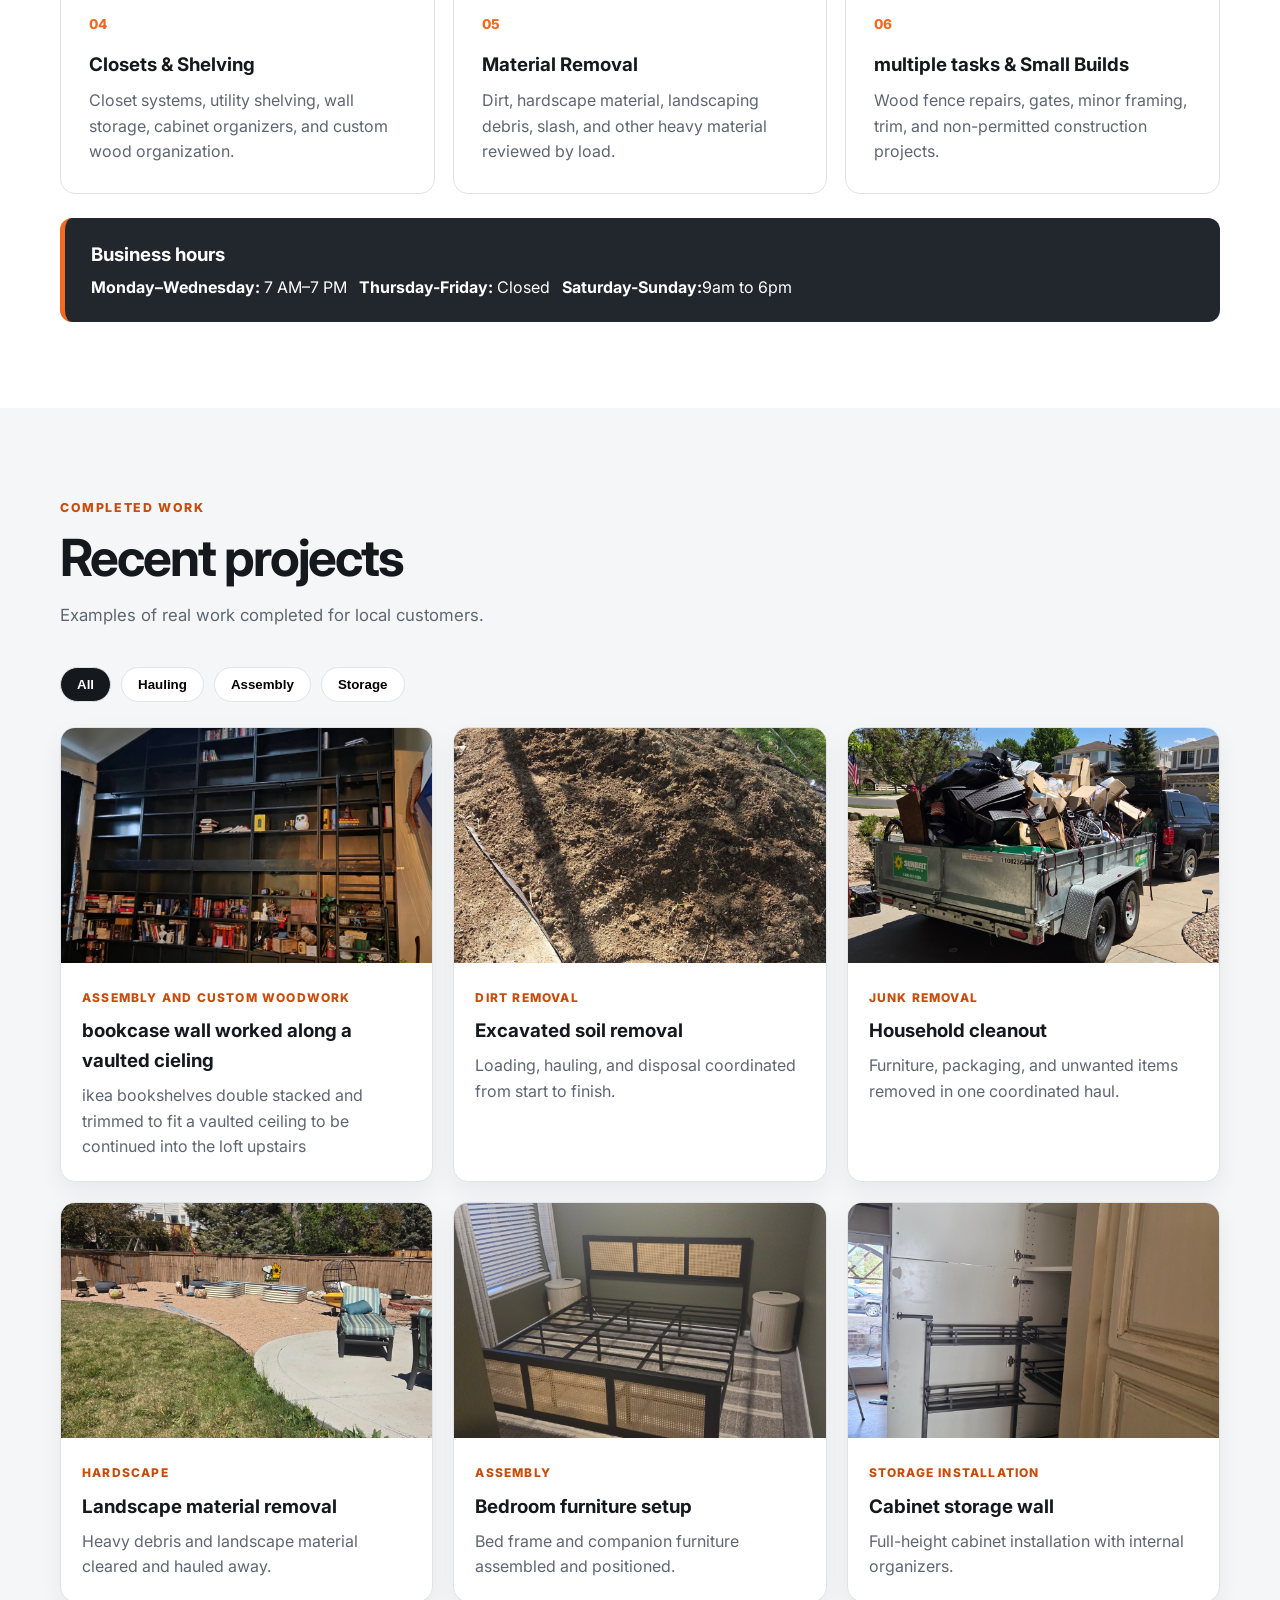
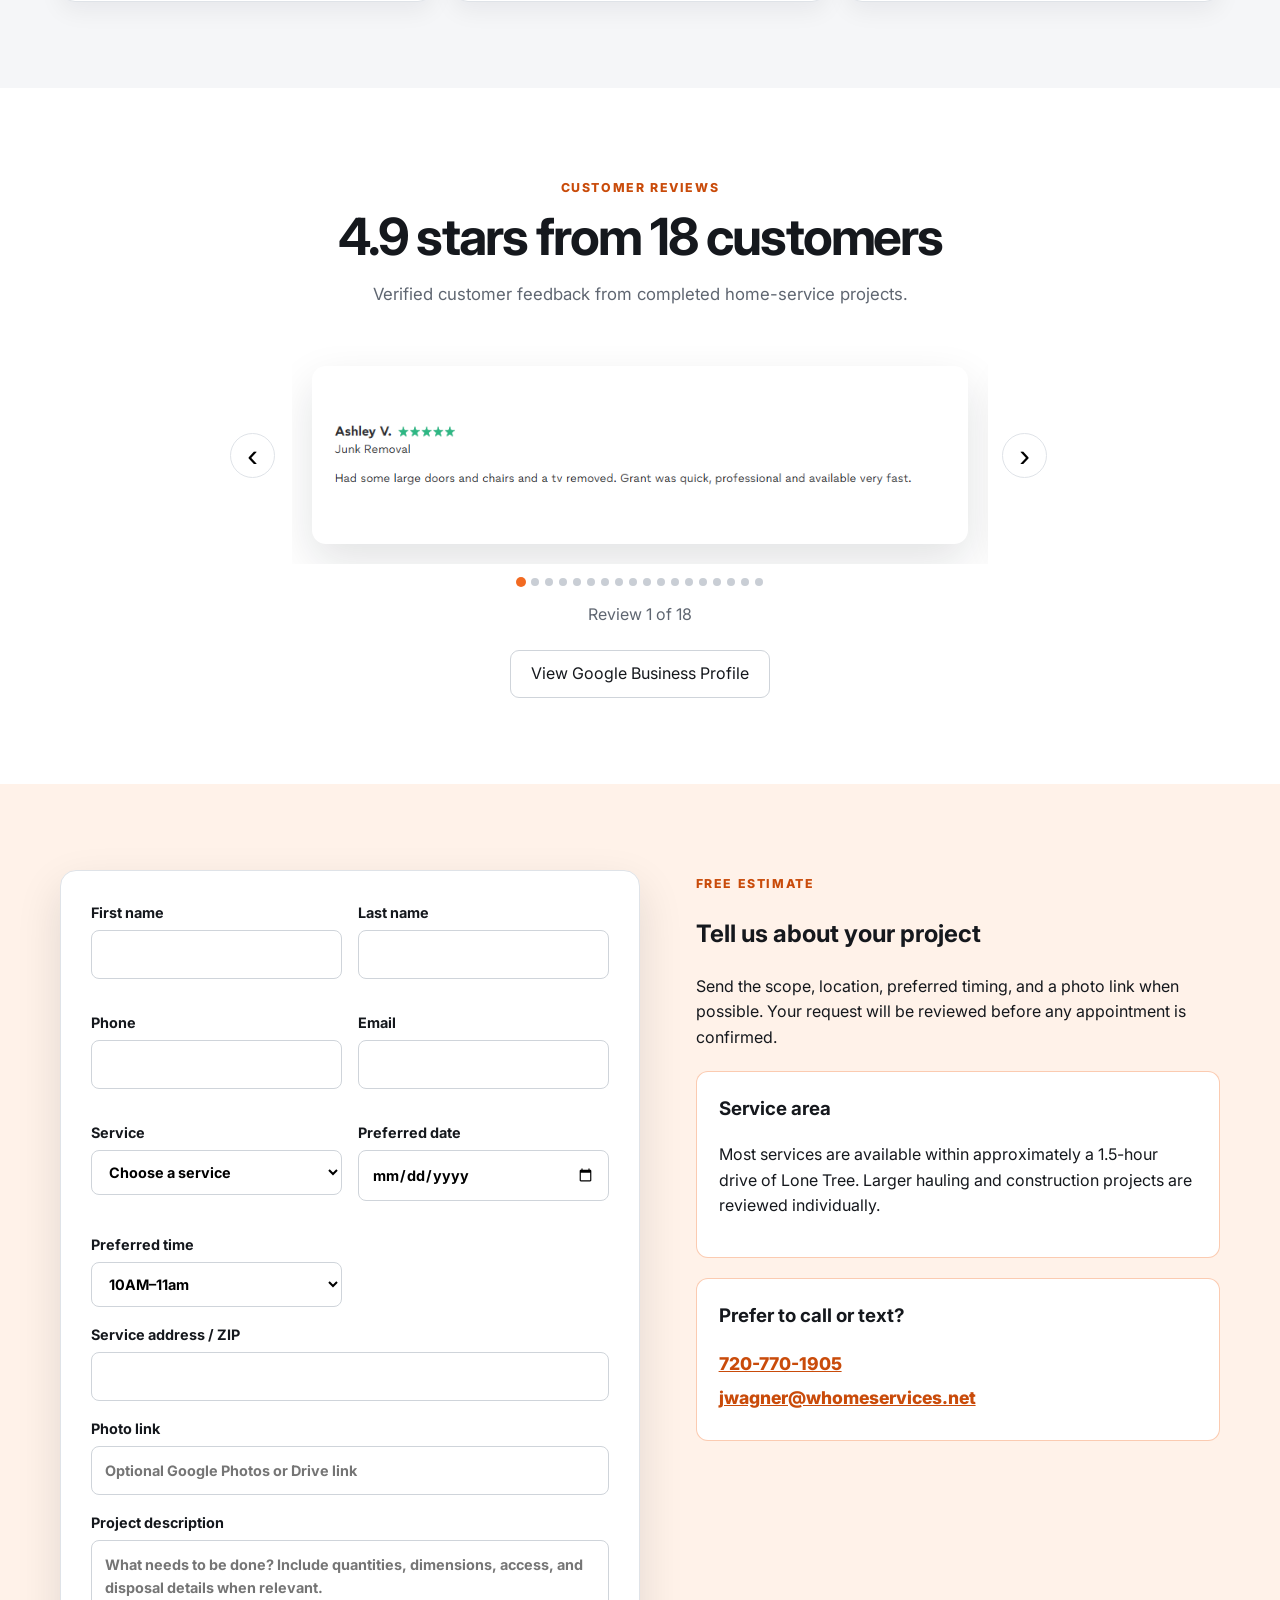
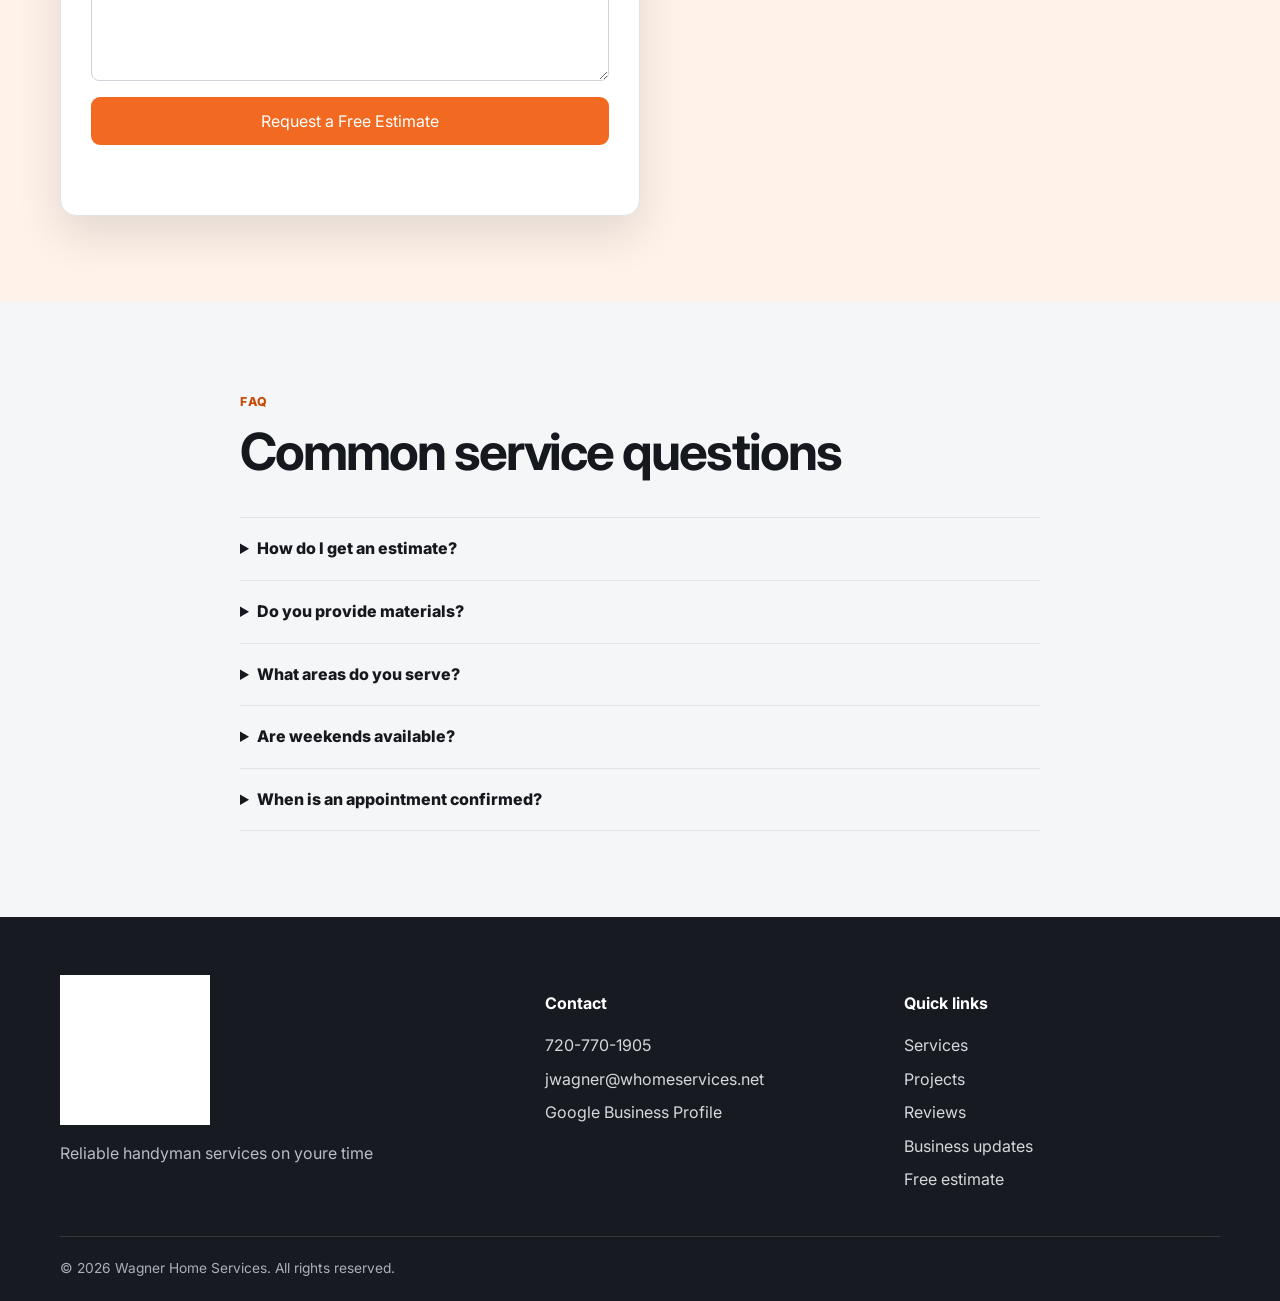
==== commit c393afcb: "new" ====
--- a/index.html
+++ b/index.html
@@ -100,7 +100,7 @@
           <button class="filter active" data-filter="all">All</button><button class="filter" data-filter="hardscape/junk-removal">Hauling</button><button class="filter" data-filter="assembly">Assembly</button><button class="filter" data-filter="storage">Storage</button>
         </div>
         <div class="project-grid">
-          <article class="project-card" data-category="hardscape/junk-removal"><img src="image/projects/brook_bookcase.jpg" alt="ikea billy bookcase wall with library ladder"><div><span>Hardscaping</span><h3>Garden development</h3><p>Site prep, delivering, hauling, and spreading a pea gravel base for an area of the yard dedicated to gardening</p></div></article>
+          <article class="project-card" data-category="hardscape/junk-removal"><img src="image/projects/brook_bookcase.jpg" alt="ikea billy bookcase wall with library ladder"><div><span>assembly and custom woodwork</span><h3>bookcase wall worked along a vaulted cieling</h3><p>ikea bookshelves double stacked and trimmed to fit a vaulted ceiling to be continued into the loft upstairs</p></div></article>
           <article class="project-card" data-category="hardscape/junk-removal"><img src="image/projects/dirt-before.jpg" alt="Dirt removal project before hauling"><div><span>Dirt removal</span><h3>Excavated soil removal</h3><p>Loading, hauling, and disposal coordinated from start to finish.</p></div></article>
           <article class="project-card" data-category="hardscape/junk-removal"><img src="image/projects/junk-removal.jpg" alt="Trailer loaded with household junk"><div><span>Junk removal</span><h3>Household cleanout</h3><p>Furniture, packaging, and unwanted items removed in one coordinated haul.</p></div></article>
           <article class="project-card" data-category="hardscape/junk-removal"><img src="image/projects/hardscape-2.jpg" alt="Cleared landscape area after material removal"><div><span>Hardscape</span><h3>Landscape material removal</h3><p>Heavy debris and landscape material cleared and hauled away.</p></div></article>
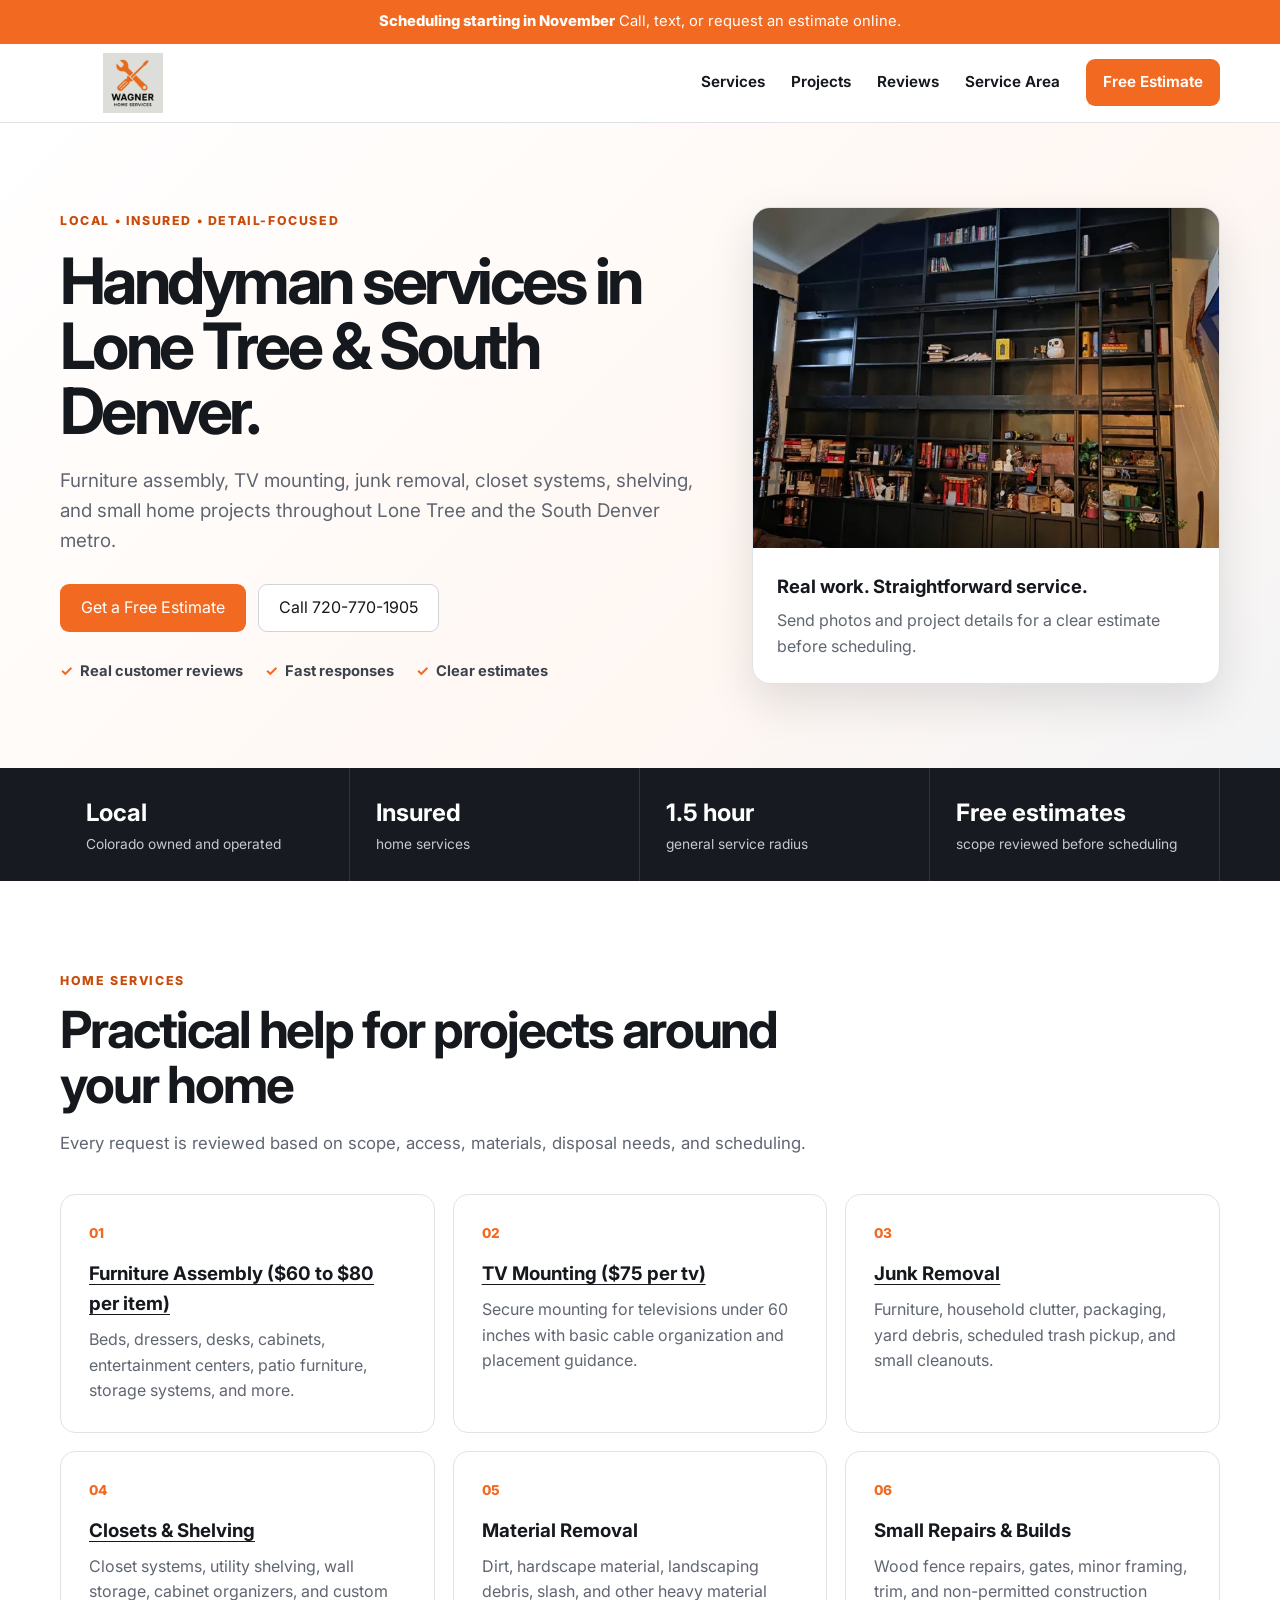
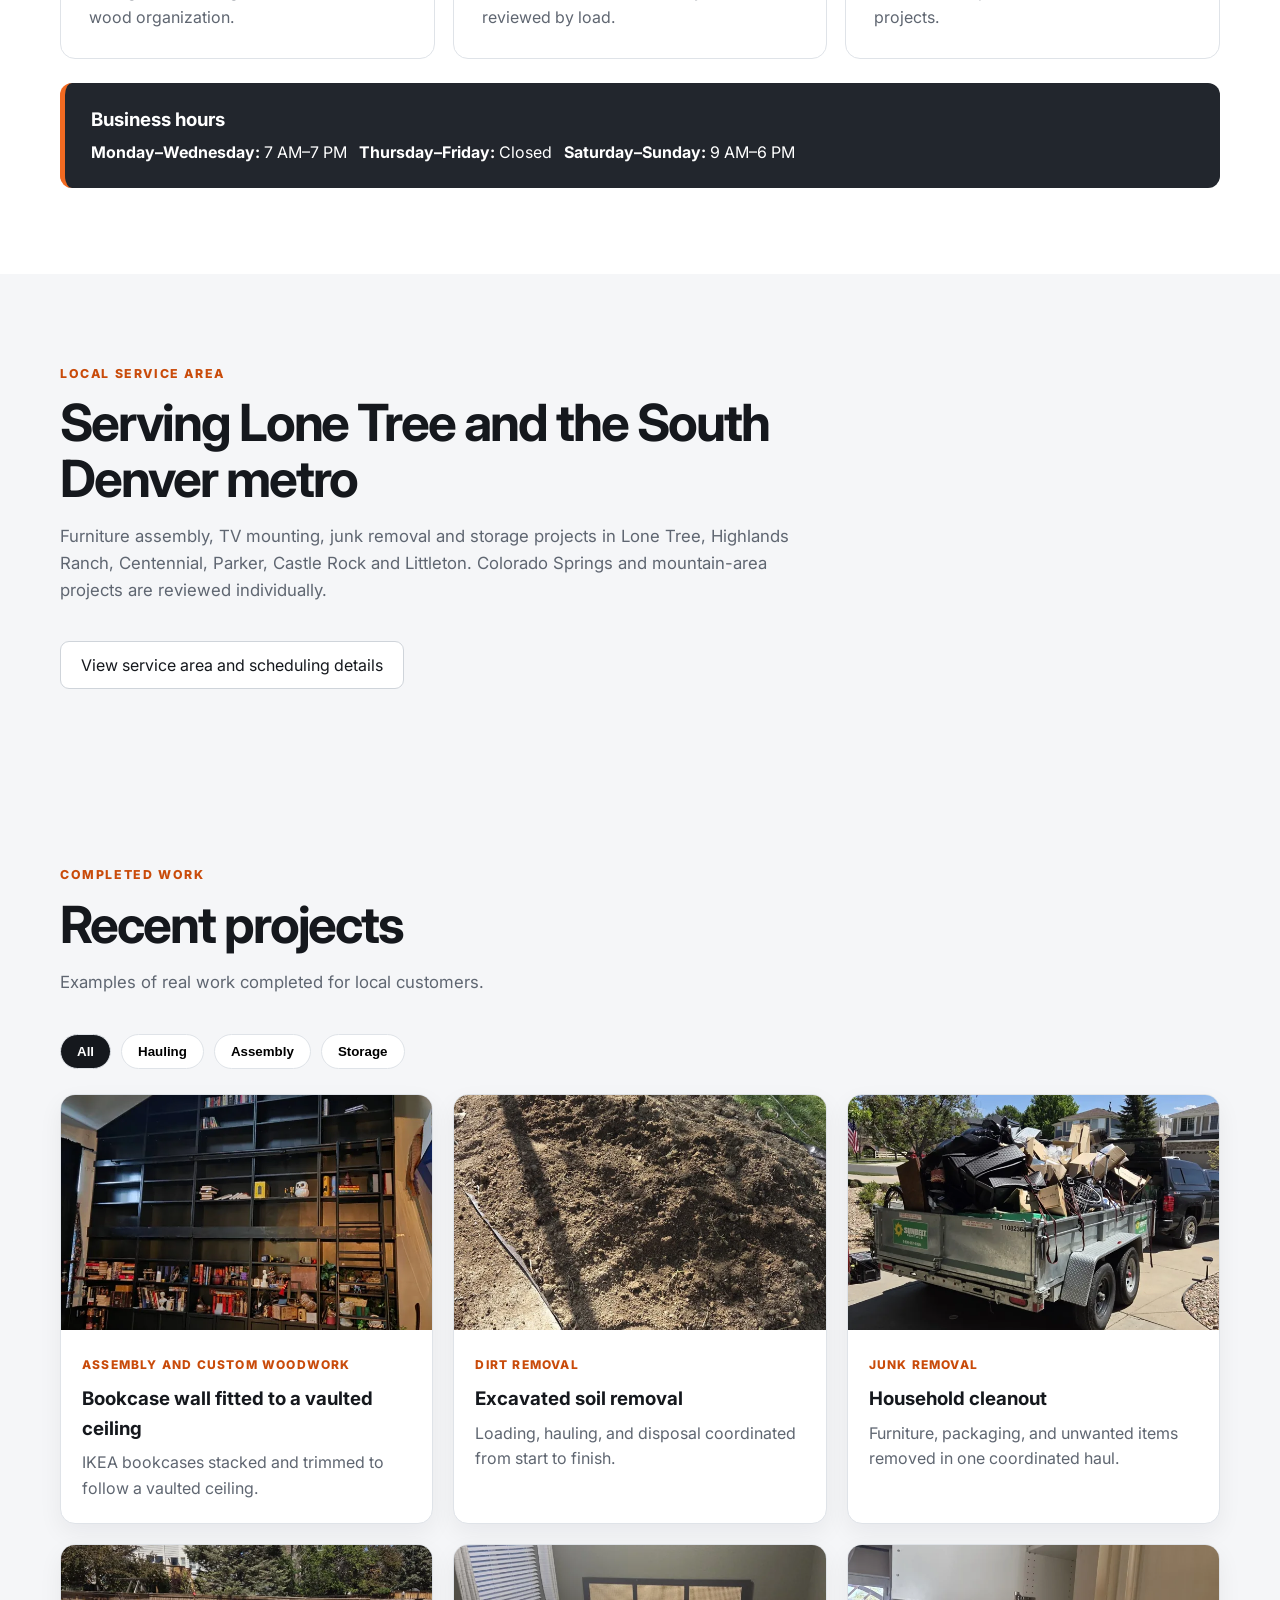
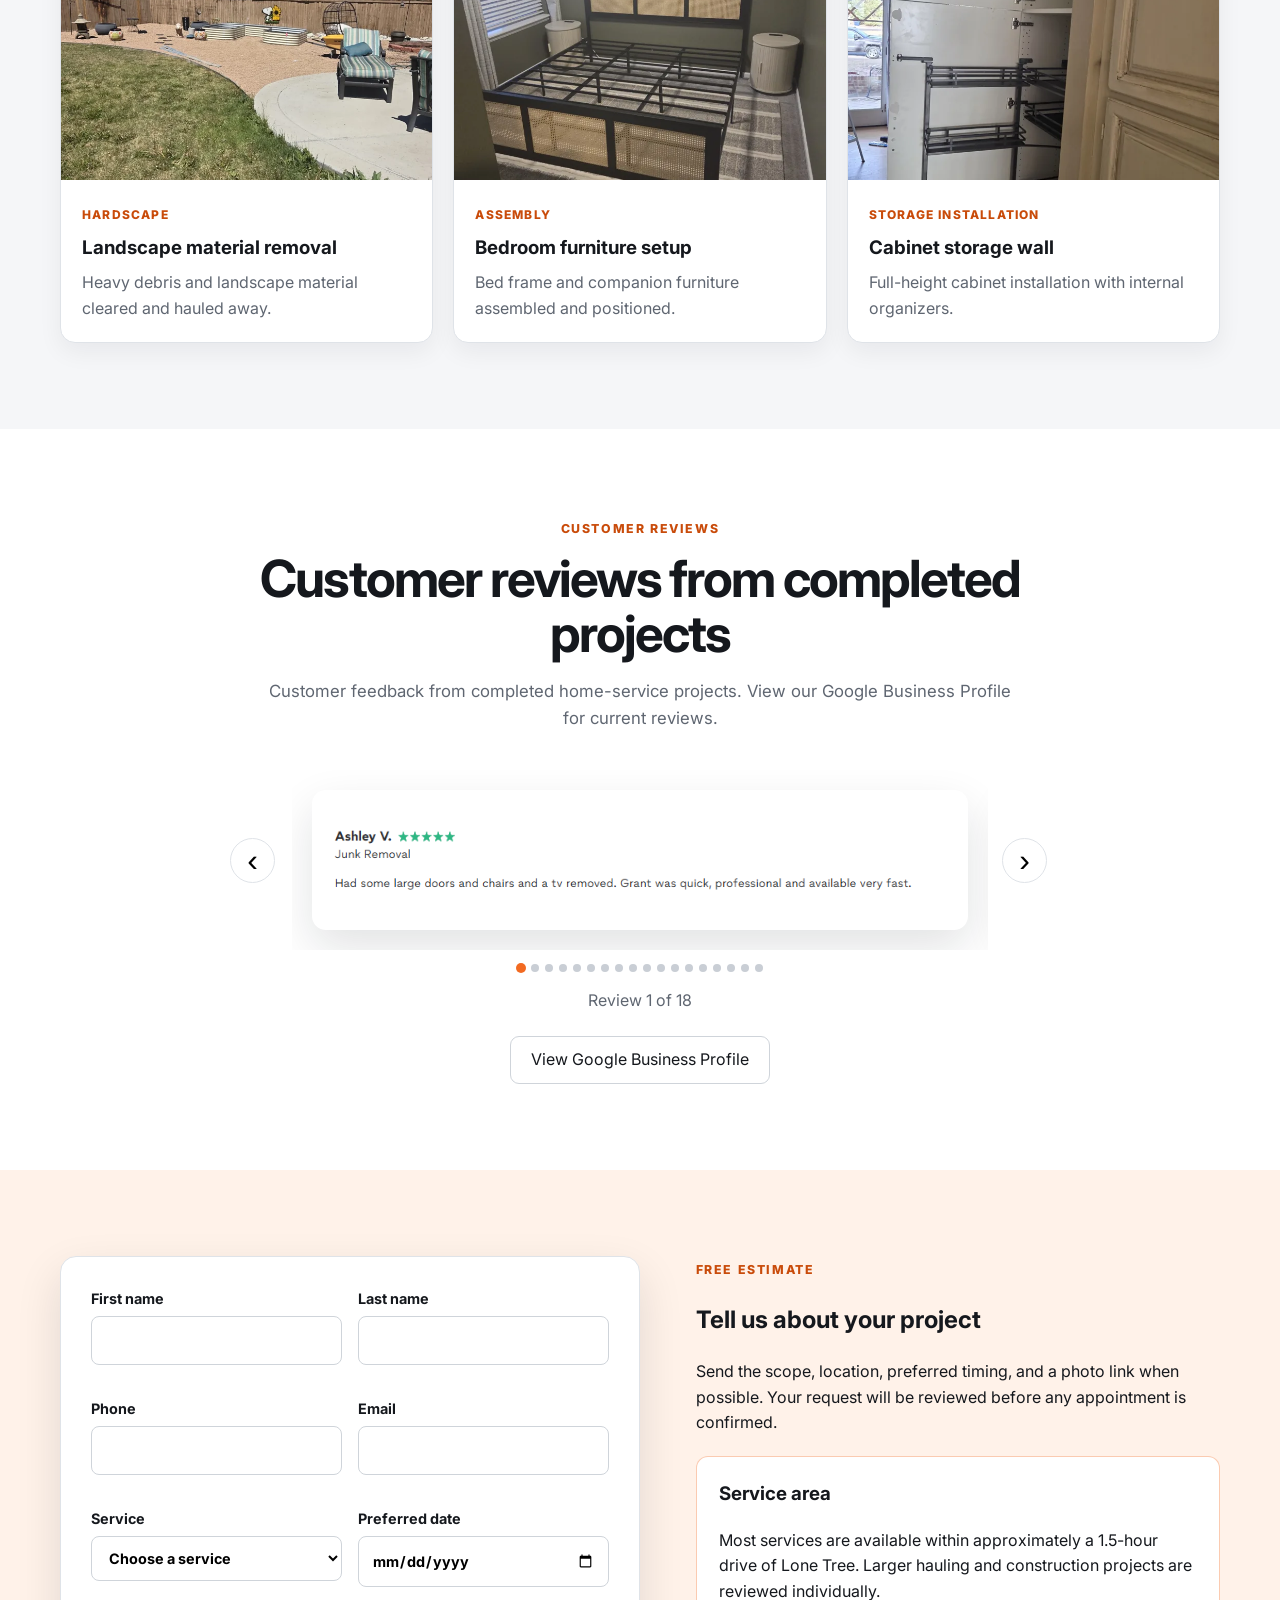
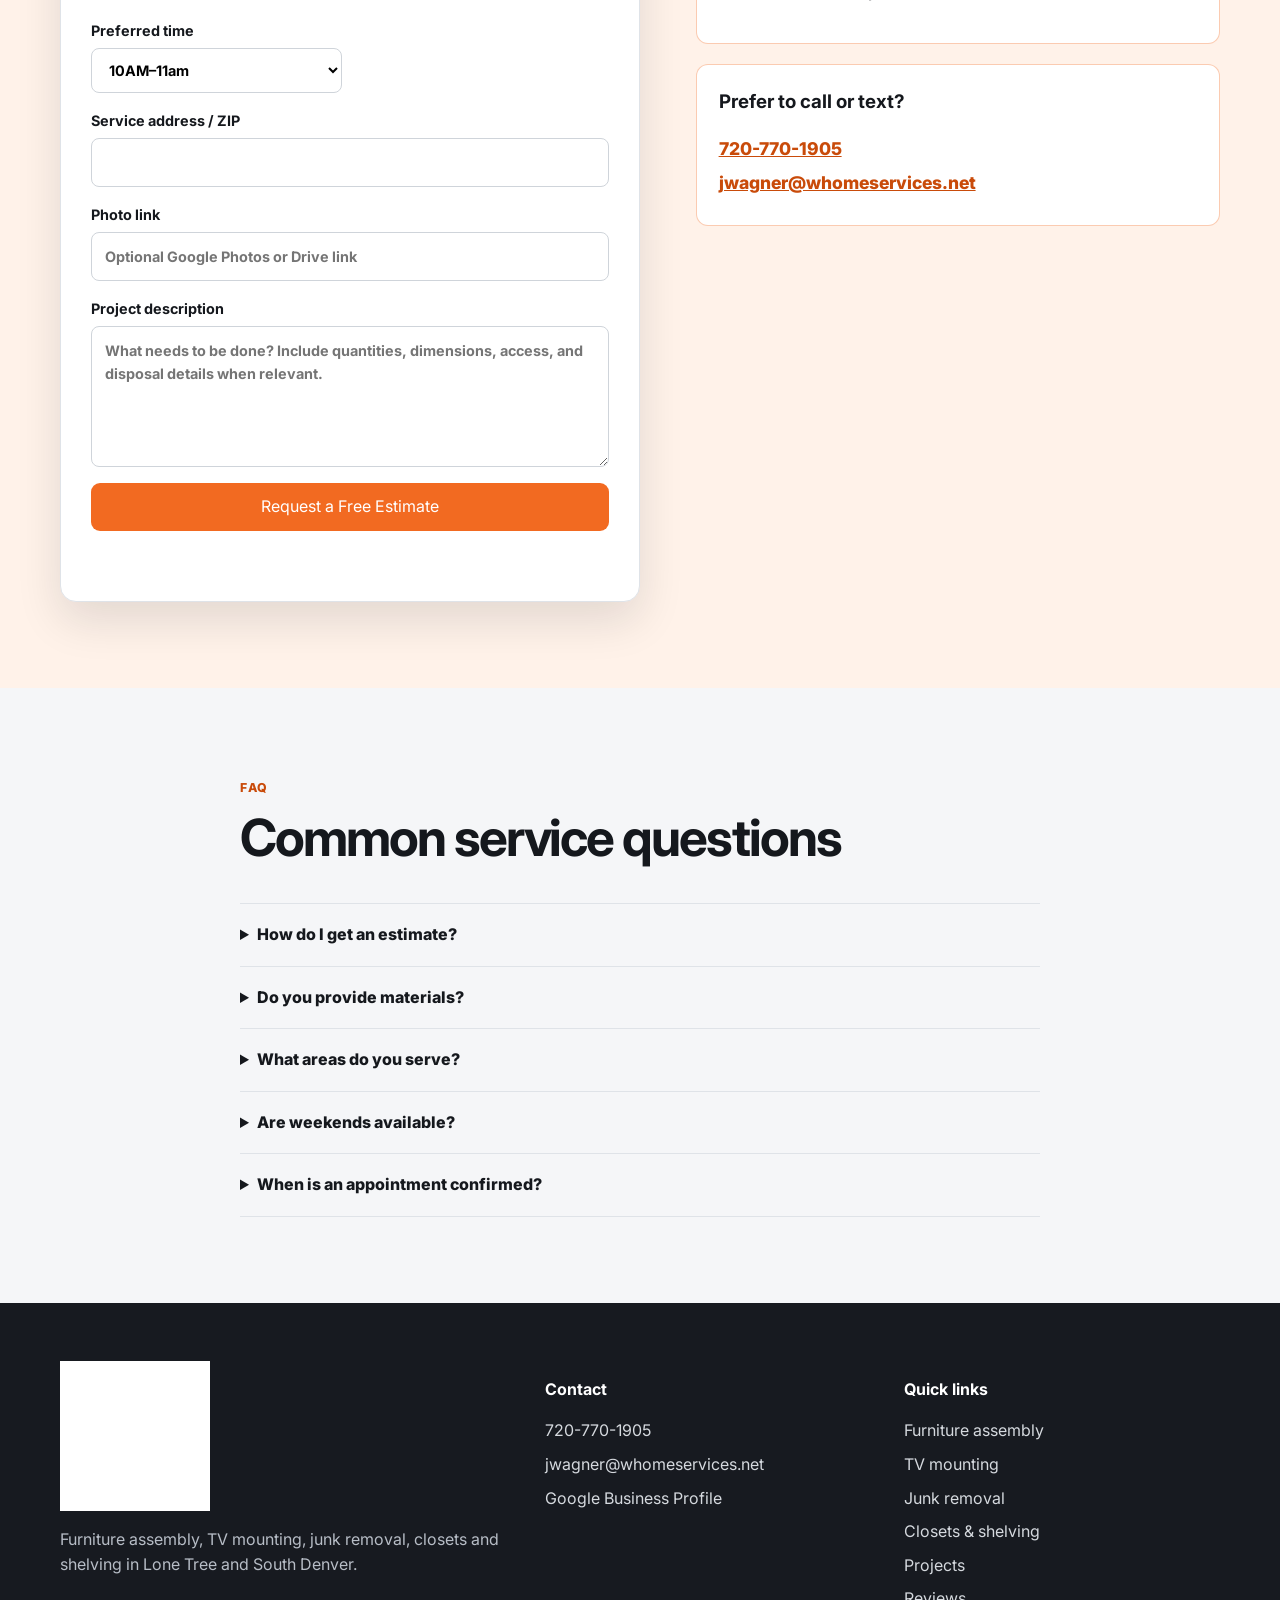
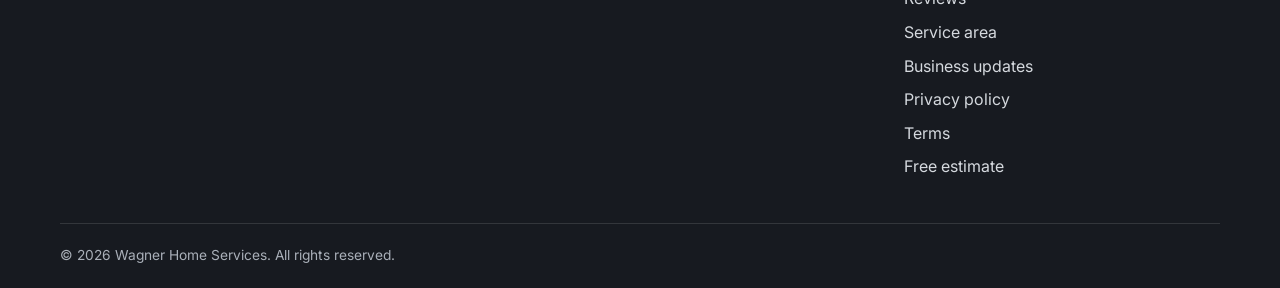
==== commit aec4e369: "Improve local search visibility, service information and image loading" ====
--- a/index.html
+++ b/index.html
@@ -3,42 +3,32 @@
 <head>
   <meta charset="utf-8">
   <meta name="viewport" content="width=device-width, initial-scale=1">
-  <title>Wagner Home Services | Handyman Services in South Denver and mountain coridors</title>
-  <meta name="description" content="Professional furniture assembly, TV mounting, junk removal, and general handyman services in Lone Tree and the South Denver metro.">
+  <title>Handyman in Lone Tree &amp; South Denver | Wagner Home Services</title>
+ <meta name="description" content="Furniture assembly, TV mounting, junk removal, closets and shelving in Lone Tree, Highlands Ranch, Parker and Castle Rock. Call 720-770-1905 for a free estimate.">
+ <link rel="canonical" href="https://whomeservices.net/">
+ <meta property="og:title" content="Handyman in Lone Tree &amp; South Denver | Wagner Home Services"><meta property="og:description" content="Furniture assembly, TV mounting, junk removal, closets and shelving in Lone Tree, Highlands Ranch, Parker and Castle Rock. Call 720-770-1905 for a free estimate.">
+ <meta property="og:type" content="website"><meta property="og:url" content="https://whomeservices.net/"><meta property="og:site_name" content="Wagner Home Services">
+ <meta property="og:locale" content="en_US"><meta property="og:image" content="https://whomeservices.net/image/projects/brook_bookcase.webp"><meta property="og:image:alt" content="IKEA bookcase wall with custom trim by Wagner Home Services">
+ <meta name="twitter:card" content="summary_large_image"><link rel="icon" href="image/logo.webp" type="image/webp">
   <meta name="theme-color" content="#f26a21">
-  <meta property="og:title" content="Wagner Home Services">
-  <meta property="og:description" content="Reliable handyman services from south denver to colorado springs to the high rockies">
-  <meta property="og:type" content="website">
-  <meta property="og:url" content="https://whomeservices.net">
   <link rel="preconnect" href="https://fonts.googleapis.com">
   <link rel="preconnect" href="https://fonts.gstatic.com" crossorigin>
   <link href="https://fonts.googleapis.com/css2?family=Inter:wght@400;500;600;700;800&display=swap" rel="stylesheet">
   <link rel="stylesheet" href="style.css">
-  <script type="application/ld+json">
-  {
-    "@context":"https://schema.org",
-    "@type":"HomeAndConstructionBusiness",
-    "name":"Wagner Home Services",
-    "url":"https://whomeservices.net",
-    "telephone":"+1-720-770-1905",
-    "email":"jwagner@whomeservices.net",
-    "areaServed":["Lone Tree","Highlands Ranch","Centennial","Parker","Castle Rock","Littleton","South Denver Metro","colorado springs","i70 corridor","pine colorado"],
-    "address":{"@type":"PostalAddress","addressLocality":"Lone Tree","addressRegion":"CO","addressCountry":"US"},
-    "description":"Furniture assembly, TV mounting, junk removal, closet shelving, fencing and general handyman services."
-  }
-  </script>
+  <script type="application/ld+json">{"@context": "https://schema.org", "@graph": [{"@type": "HomeAndConstructionBusiness", "@id": "https://whomeservices.net/#business", "name": "Wagner Home Services", "url": "https://whomeservices.net/", "telephone": "+1-720-770-1905", "email": "jwagner@whomeservices.net", "logo": "https://whomeservices.net/image/logo.webp", "image": "https://whomeservices.net/image/projects/brook_bookcase.webp", "description": "Furniture assembly, TV mounting, junk removal, closet systems and shelving installation in Lone Tree and the South Denver metro.", "sameAs": ["https://maps.app.goo.gl/wkq131nkURtGGpyy5"], "areaServed": [{"@type": "Place", "name": "Lone Tree, Colorado"}, {"@type": "Place", "name": "Highlands Ranch, Colorado"}, {"@type": "Place", "name": "Centennial, Colorado"}, {"@type": "Place", "name": "Parker, Colorado"}, {"@type": "Place", "name": "Castle Rock, Colorado"}, {"@type": "Place", "name": "Littleton, Colorado"}, {"@type": "Place", "name": "South Denver, Colorado"}, {"@type": "Place", "name": "Colorado Springs, Colorado"}, {"@type": "Place", "name": "Pine, Colorado"}], "openingHoursSpecification": [{"@type": "OpeningHoursSpecification", "dayOfWeek": ["Monday", "Tuesday", "Wednesday"], "opens": "07:00", "closes": "19:00"}, {"@type": "OpeningHoursSpecification", "dayOfWeek": ["Saturday", "Sunday"], "opens": "09:00", "closes": "18:00"}], "hasOfferCatalog": {"@type": "OfferCatalog", "name": "Home services", "itemListElement": [{"@type": "Offer", "itemOffered": {"@type": "Service", "name": "Furniture assembly", "url": "https://whomeservices.net/furniture-assembly.html"}}, {"@type": "Offer", "itemOffered": {"@type": "Service", "name": "TV mounting", "url": "https://whomeservices.net/tv-mounting.html"}}, {"@type": "Offer", "itemOffered": {"@type": "Service", "name": "Junk removal", "url": "https://whomeservices.net/junk-removal.html"}}, {"@type": "Offer", "itemOffered": {"@type": "Service", "name": "Closet and shelving installation", "url": "https://whomeservices.net/closets-shelving.html"}}]}}, {"@type": "WebSite", "@id": "https://whomeservices.net/#website", "name": "Wagner Home Services", "url": "https://whomeservices.net/", "publisher": {"@id": "https://whomeservices.net/#business"}}]}</script>
 </head>
 <body>
-  <div class="announcement"><strong>scheduling starting in november</strong> Call, text, or request an estimate online.</div>
+<a class="skip-link" href="#top">Skip to content</a>
+  <div class="announcement"><strong>Scheduling starting in November</strong> Call, text, or request an estimate online.</div>
   <header class="site-header">
     <div class="container nav-wrap">
-      <a class="brand" href="#top" aria-label="Wagner Home Services home"><img src="image/logo.png" alt="Wagner Home Services logo"></a>
+      <a class="brand" href="#top" aria-label="Wagner Home Services home"><img src="image/logo.webp" alt="Wagner Home Services logo" width="320" height="320" decoding="async"></a>
       <button class="menu-button" type="button" aria-expanded="false" aria-controls="site-nav">Menu</button>
       <nav id="site-nav" class="site-nav" aria-label="Primary navigation">
         <a href="#services">Services</a>
         <a href="#projects">Projects</a>
         <a href="#reviews">Reviews</a>
-        <a href="updates.html">Updates</a>
+        <a href="service-areas.html">Service Area</a>
         <a href="#estimate" class="nav-cta">Free Estimate</a>
       </nav>
     </div>
@@ -49,16 +39,16 @@
       <div class="container hero-grid">
         <div class="hero-copy">
           <span class="eyebrow">Local • Insured • Detail-focused</span>
-          <h1>Professional handyman services for your home.</h1>
+          <h1>Handyman services in Lone Tree &amp; South Denver.</h1>
           <p class="lead">Furniture assembly, TV mounting, junk removal, closet systems, shelving, and small home projects throughout Lone Tree and the South Denver metro.</p>
           <div class="button-row">
             <a class="button button-primary" href="#estimate">Get a Free Estimate</a>
             <a class="button button-light" href="tel:7207701905">Call 720-770-1905</a>
           </div>
-          <div class="trust-row"><span>Over 40 five-star reviews</span><span>Fast responses</span><span>Clear estimates</span></div>
+          <div class="trust-row"><span>Real customer reviews</span><span>Fast responses</span><span>Clear estimates</span></div>
         </div>
         <div class="hero-card">
-          <img src="image/projects/brook_bookcase.jpg" alt="Completed custom closet shelving project">
+          <img src="image/projects/brook_bookcase.webp" alt="IKEA bookcase wall with custom trim fitted along a vaulted ceiling" width="720" height="960" decoding="async" fetchpriority="high">
           <div><strong>Real work. Straightforward service.</strong><p>Send photos and project details for a clear estimate before scheduling.</p></div>
         </div>
       </div>
@@ -66,11 +56,11 @@
 
     <section class="quick-facts">
       <div class="container facts-grid">
-        <article><strong>4.9 ★</strong><span>customer rating</span></article>
-        <article><strong>Over 50</strong><span>five-star reviews</span></article>
+        <article><strong>Local</strong><span>Colorado owned and operated</span></article>
+        <article><strong>Insured</strong><span>home services</span></article>
         <article><strong>1.5 hour</strong><span>general service radius</span></article>
-        <article><strong>local</strong><span>colorado owned and operated</span></article>
-        <article><strong>experienced</strong><span>3 generations of knowledge here in colorado</span></article>
+        <article><strong>Free estimates</strong><span>scope reviewed before scheduling</span></article>
+        
       </div>
     </section>
 
@@ -82,17 +72,18 @@
           <p>Every request is reviewed based on scope, access, materials, disposal needs, and scheduling.</p>
         </div>
         <div class="service-grid">
-          <article><div class="service-icon">01</div><h3>Furniture Assembly ($60 to $80 per item)</h3><p>Beds, dressers, desks, cabinets, entertainment centers, patio furniture, storage systems, and more.</p></article>
-          <article><div class="service-icon">02</div><h3>TV Mounting ($75 per tv)</h3><p>Secure mounting for televisions under 60 inches with basic cable organization and placement guidance.</p></article>
-          <article><div class="service-icon">03</div><h3>Junk Removal</h3><p>Furniture, household clutter, packaging, yard debris, scheduled trash pickup, and small cleanouts.</p></article>
-          <article><div class="service-icon">04</div><h3>Closets & Shelving</h3><p>Closet systems, utility shelving, wall storage, cabinet organizers, and custom wood organization.</p></article>
+          <article><div class="service-icon">01</div><h3><a href="furniture-assembly.html">Furniture Assembly ($60 to $80 per item)</a></h3><p>Beds, dressers, desks, cabinets, entertainment centers, patio furniture, storage systems, and more.</p></article>
+          <article><div class="service-icon">02</div><h3><a href="tv-mounting.html">TV Mounting ($75 per tv)</a></h3><p>Secure mounting for televisions under 60 inches with basic cable organization and placement guidance.</p></article>
+          <article><div class="service-icon">03</div><h3><a href="junk-removal.html">Junk Removal</a></h3><p>Furniture, household clutter, packaging, yard debris, scheduled trash pickup, and small cleanouts.</p></article>
+          <article><div class="service-icon">04</div><h3><a href="closets-shelving.html">Closets & Shelving</a></h3><p>Closet systems, utility shelving, wall storage, cabinet organizers, and custom wood organization.</p></article>
           <article><div class="service-icon">05</div><h3>Material Removal</h3><p>Dirt, hardscape material, landscaping debris, slash, and other heavy material reviewed by load.</p></article>
-          <article><div class="service-icon">06</div><h3>multiple tasks & Small Builds</h3><p>Wood fence repairs, gates, minor framing, trim, and non-permitted construction projects.</p></article>
+          <article><div class="service-icon">06</div><h3>Small Repairs &amp; Builds</h3><p>Wood fence repairs, gates, minor framing, trim, and non-permitted construction projects.</p></article>
         </div>
-        <div class="hours-card"><h3>Business hours</h3><p><strong>Monday–Wednesday:</strong> 7 AM–7 PM &nbsp; <strong>Thursday-Friday:</strong> Closed &nbsp; <strong>Saturday-Sunday:</strong>9am to 6pm</p></div>
+        <div class="hours-card"><h3>Business hours</h3><p><strong>Monday–Wednesday:</strong> 7 AM–7 PM &nbsp; <strong>Thursday–Friday:</strong> Closed &nbsp; <strong>Saturday–Sunday:</strong> 9 AM–6 PM</p></div>
       </div>
     </section>
 
+    <section id="service-area" class="section section-soft"><div class="container"><div class="section-heading"><span class="eyebrow">Local service area</span><h2>Serving Lone Tree and the South Denver metro</h2><p>Furniture assembly, TV mounting, junk removal and storage projects in Lone Tree, Highlands Ranch, Centennial, Parker, Castle Rock and Littleton. Colorado Springs and mountain-area projects are reviewed individually.</p></div><a class="button button-outline" href="service-areas.html">View service area and scheduling details</a></div></section>
     <section id="projects" class="section section-soft">
       <div class="container">
         <div class="section-heading"><span class="eyebrow">Completed work</span><h2>Recent projects</h2><p>Examples of real work completed for local customers.</p></div>
@@ -100,40 +91,40 @@
           <button class="filter active" data-filter="all">All</button><button class="filter" data-filter="hardscape/junk-removal">Hauling</button><button class="filter" data-filter="assembly">Assembly</button><button class="filter" data-filter="storage">Storage</button>
         </div>
         <div class="project-grid">
-          <article class="project-card" data-category="hardscape/junk-removal"><img src="image/projects/brook_bookcase.jpg" alt="ikea billy bookcase wall with library ladder"><div><span>assembly and custom woodwork</span><h3>bookcase wall worked along a vaulted cieling</h3><p>ikea bookshelves double stacked and trimmed to fit a vaulted ceiling to be continued into the loft upstairs</p></div></article>
-          <article class="project-card" data-category="hardscape/junk-removal"><img src="image/projects/dirt-before.jpg" alt="Dirt removal project before hauling"><div><span>Dirt removal</span><h3>Excavated soil removal</h3><p>Loading, hauling, and disposal coordinated from start to finish.</p></div></article>
-          <article class="project-card" data-category="hardscape/junk-removal"><img src="image/projects/junk-removal.jpg" alt="Trailer loaded with household junk"><div><span>Junk removal</span><h3>Household cleanout</h3><p>Furniture, packaging, and unwanted items removed in one coordinated haul.</p></div></article>
-          <article class="project-card" data-category="hardscape/junk-removal"><img src="image/projects/hardscape-2.jpg" alt="Cleared landscape area after material removal"><div><span>Hardscape</span><h3>Landscape material removal</h3><p>Heavy debris and landscape material cleared and hauled away.</p></div></article>
-          <article class="project-card" data-category="assembly"><img src="image/projects/bed-assembly-1.jpg" alt="Completed bed frame assembly"><div><span>Assembly</span><h3>Bedroom furniture setup</h3><p>Bed frame and companion furniture assembled and positioned.</p></div></article>
-          <article class="project-card" data-category="storage"><img src="image/projects/cabinet-install.jpg" alt="Tall cabinet installation"><div><span>Storage installation</span><h3>Cabinet storage wall</h3><p>Full-height cabinet installation with internal organizers.</p></div></article>
+          <article class="project-card" data-category="assembly"><img src="image/projects/brook_bookcase.webp" alt="IKEA BILLY bookcase wall with library ladder" width="720" height="960" decoding="async" loading="lazy"><div><span>assembly and custom woodwork</span><h3>Bookcase wall fitted to a vaulted ceiling</h3><p>IKEA bookcases stacked and trimmed to follow a vaulted ceiling.</p></div></article>
+          <article class="project-card" data-category="hardscape/junk-removal"><img src="image/projects/dirt-before.webp" alt="Dirt removal project before hauling" width="720" height="960" decoding="async" loading="lazy"><div><span>Dirt removal</span><h3>Excavated soil removal</h3><p>Loading, hauling, and disposal coordinated from start to finish.</p></div></article>
+          <article class="project-card" data-category="hardscape/junk-removal"><img src="image/projects/junk-removal.webp" alt="Trailer loaded with household junk" width="720" height="960" decoding="async" loading="lazy"><div><span>Junk removal</span><h3>Household cleanout</h3><p>Furniture, packaging, and unwanted items removed in one coordinated haul.</p></div></article>
+          <article class="project-card" data-category="hardscape/junk-removal"><img src="image/projects/hardscape-2.webp" alt="Cleared landscape area after material removal" width="720" height="960" decoding="async" loading="lazy"><div><span>Hardscape</span><h3>Landscape material removal</h3><p>Heavy debris and landscape material cleared and hauled away.</p></div></article>
+          <article class="project-card" data-category="assembly"><img src="image/projects/bed-assembly-1.webp" alt="Completed bed frame assembly" width="720" height="960" decoding="async" loading="lazy"><div><span>Assembly</span><h3>Bedroom furniture setup</h3><p>Bed frame and companion furniture assembled and positioned.</p></div></article>
+          <article class="project-card" data-category="storage"><img src="image/projects/cabinet-install.webp" alt="Tall cabinet installation" width="720" height="960" decoding="async" loading="lazy"><div><span>Storage installation</span><h3>Cabinet storage wall</h3><p>Full-height cabinet installation with internal organizers.</p></div></article>
         </div>
       </div>
     </section>
 
     <section id="reviews" class="section">
       <div class="container">
-        <div class="section-heading center"><span class="eyebrow">Customer reviews</span><h2>4.9 stars from 18 customers</h2><p>Verified customer feedback from completed home-service projects.</p></div>
+        <div class="section-heading center"><span class="eyebrow">Customer reviews</span><h2>Customer reviews from completed projects</h2><p>Customer feedback from completed home-service projects. View our Google Business Profile for current reviews.</p></div>
         <div class="review-carousel" id="review-carousel" tabindex="0">
           <button class="review-arrow review-prev" type="button" aria-label="Previous review">‹</button>
           <div class="review-window"><div class="review-track">
-            <figure class="review-slide"><img src="image/reviews/ashley.png" alt="Customer review from Ashley"></figure>
-            <figure class="review-slide"><img src="image/reviews/brandi.png" alt="Customer review from Brandi"></figure>
-            <figure class="review-slide"><img src="image/reviews/shelby.png" alt="Customer review from Shelby"></figure>
-            <figure class="review-slide"><img src="image/reviews/catalina.png" alt="Customer review from Catalina"></figure>
-            <figure class="review-slide"><img src="image/reviews/colin.png" alt="Customer review from Colin"></figure>
-            <figure class="review-slide"><img src="image/reviews/connor.png" alt="Customer review from Connor"></figure>
-            <figure class="review-slide"><img src="image/reviews/emily.png" alt="Customer review from Emily"></figure>
-            <figure class="review-slide"><img src="image/reviews/erika.png" alt="Customer review from Erika"></figure>
-            <figure class="review-slide"><img src="image/reviews/irwin.png" alt="Customer review from Irwin"></figure>
-            <figure class="review-slide"><img src="image/reviews/jaimee.png" alt="Customer review from Jaimee"></figure>
-            <figure class="review-slide"><img src="image/reviews/janelle.png" alt="Customer review from Janelle"></figure>
-            <figure class="review-slide"><img src="image/reviews/julie.png" alt="Customer review from Julie"></figure>
-            <figure class="review-slide"><img src="image/reviews/kenzie.png" alt="Customer review from Kenzie"></figure>
-            <figure class="review-slide"><img src="image/reviews/nicholas.png" alt="Customer review from Nicholas"></figure>
-            <figure class="review-slide"><img src="image/reviews/pavan.png" alt="Customer review from Pavan"></figure>
-            <figure class="review-slide"><img src="image/reviews/sarah.png" alt="Customer review from Sarah"></figure>
-            <figure class="review-slide"><img src="image/reviews/steve.png" alt="Customer review from Steve"></figure>
-            <figure class="review-slide"><img src="image/reviews/yonit.png" alt="Customer review from Yonit"></figure>
+            <figure class="review-slide"><img src="image/reviews/ashley.png" alt="Customer review from Ashley" width="790" height="100" decoding="async" loading="lazy"></figure>
+            <figure class="review-slide"><img src="image/reviews/brandi.png" alt="Customer review from Brandi" width="1001" height="123" decoding="async" loading="lazy"></figure>
+            <figure class="review-slide"><img src="image/reviews/shelby.png" alt="Customer review from Shelby" width="563" height="112" decoding="async" loading="lazy"></figure>
+            <figure class="review-slide"><img src="image/reviews/catalina.png" alt="Customer review from Catalina" width="962" height="205" decoding="async" loading="lazy"></figure>
+            <figure class="review-slide"><img src="image/reviews/colin.png" alt="Customer review from Colin" width="1001" height="122" decoding="async" loading="lazy"></figure>
+            <figure class="review-slide"><img src="image/reviews/connor.png" alt="Customer review from Connor" width="841" height="99" decoding="async" loading="lazy"></figure>
+            <figure class="review-slide"><img src="image/reviews/emily.png" alt="Customer review from Emily" width="469" height="94" decoding="async" loading="lazy"></figure>
+            <figure class="review-slide"><img src="image/reviews/erika.png" alt="Customer review from Erika" width="479" height="96" decoding="async" loading="lazy"></figure>
+            <figure class="review-slide"><img src="image/reviews/irwin.png" alt="Customer review from Irwin" width="275" height="95" decoding="async" loading="lazy"></figure>
+            <figure class="review-slide"><img src="image/reviews/jaimee.png" alt="Customer review from Jaimee" width="975" height="123" decoding="async" loading="lazy"></figure>
+            <figure class="review-slide"><img src="image/reviews/janelle.png" alt="Customer review from Janelle" width="571" height="178" decoding="async" loading="lazy"></figure>
+            <figure class="review-slide"><img src="image/reviews/julie.png" alt="Customer review from Julie" width="1007" height="121" decoding="async" loading="lazy"></figure>
+            <figure class="review-slide"><img src="image/reviews/kenzie.png" alt="Customer review from Kenzie" width="928" height="115" decoding="async" loading="lazy"></figure>
+            <figure class="review-slide"><img src="image/reviews/nicholas.png" alt="Customer review from Nicholas" width="350" height="96" decoding="async" loading="lazy"></figure>
+            <figure class="review-slide"><img src="image/reviews/pavan.png" alt="Customer review from Pavan" width="937" height="119" decoding="async" loading="lazy"></figure>
+            <figure class="review-slide"><img src="image/reviews/sarah.png" alt="Customer review from Sarah" width="958" height="120" decoding="async" loading="lazy"></figure>
+            <figure class="review-slide"><img src="image/reviews/steve.png" alt="Customer review from Steve" width="500" height="121" decoding="async" loading="lazy"></figure>
+            <figure class="review-slide"><img src="image/reviews/yonit.png" alt="Customer review from Yonit" width="483" height="84" decoding="async" loading="lazy"></figure>
           </div></div>
           <button class="review-arrow review-next" type="button" aria-label="Next review">›</button>
           <div class="review-dots" aria-label="Choose a review"></div><p class="review-counter" aria-live="polite"></p>
@@ -151,7 +142,7 @@
              <label>Last name<input name="last-name" required autocomplete="last-name"></label>
             <label>Phone<input name="phone" type="tel" required autocomplete="tel"></label>
             <label>Email<input name="email" type="email" required autocomplete="email"></label>
-            <label>Service<select name="service" required><option value="">Choose a service</option><option>Furniture or product assembly</option><option>TV mounting under 65 inches</option><option>Scheduled trash pickup</option><option>Custom shelving or closets</option><option>Basic construction</option><option>Other home project</option></select></label>
+            <label>Service<select name="service" required><option value="">Choose a service</option><option>Furniture or product assembly</option><option>TV mounting under 60 inches</option><option>Scheduled trash pickup</option><option>Custom shelving or closets</option><option>Basic construction</option><option>Other home project</option></select></label>
             <label>Preferred date<input name="preferredDate" id="service-date" type="date" required></label>
             <label>Preferred time<select name="preferredTime" required><option>10AM–11am</option><option>12pm–4PM</option><option>5–6 PM (Mon–Wed)</option><option>Sat-Sun</option></select></label>
           </div>
@@ -176,8 +167,8 @@
         <div class="section-heading"><span class="eyebrow">FAQ</span><h2>Common service questions</h2></div>
         <details><summary>How do I get an estimate?</summary><p>Submit the form with your project details and a photo link when possible. You can also send a walkthrough video to jwagner@whomeservices.net or text/call at 720-770-1905</p></details>
         <details><summary>Do you provide materials?</summary><p>Material purchasing depends on the project, we keep a supply of materials on hand for some projects</p></details>
-        <details><summary>What areas do you serve?</summary><p>Most services are available within approximately 1.5 hours of Lone Tree, including colorado springs</p></details>
-        <details><summary>Are weekends available?</summary><p>Weekend appointments are available are available on youre time!</p></details>
+        <details><summary>What areas do you serve?</summary><p>We serve Lone Tree, Highlands Ranch, Centennial, Parker, Castle Rock, Littleton and South Denver. Colorado Springs and mountain locations are reviewed individually within approximately 1.5 hours of Lone Tree.</p></details>
+        <details><summary>Are weekends available?</summary><p>Weekend appointments are available Saturday and Sunday, 9 AM–6 PM. Contact us to review availability.</p></details>
         <details><summary>When is an appointment confirmed?</summary><p>An online request is not a confirmed appointment. we send an estimate to the phone and email provided and continue from there</p></details>
       </div>
     </section>
@@ -185,12 +176,12 @@
 
   <footer class="site-footer">
     <div class="container footer-grid">
-      <div><img src="image/logo.png" alt="Wagner Home Services"><p>Reliable handyman services on youre time</p></div>
+      <div><img src="image/logo.webp" alt="Wagner Home Services" width="320" height="320" decoding="async"><p>Furniture assembly, TV mounting, junk removal, closets and shelving in Lone Tree and South Denver.</p></div>
       <div><h3>Contact</h3><a href="tel:7207701905">720-770-1905</a><a href="mailto:jwagner@whomeservices.net">jwagner@whomeservices.net</a><a href="https://maps.app.goo.gl/wkq131nkURtGGpyy5?g_st=ac" target="_blank" rel="noopener">Google Business Profile</a></div>
-      <div><h3>Quick links</h3><a href="#services">Services</a><a href="#projects">Projects</a><a href="#reviews">Reviews</a><a href="updates.html">Business updates</a><a href="#estimate">Free estimate</a></div>
+      <div><h3>Quick links</h3><a href="furniture-assembly.html">Furniture assembly</a><a href="tv-mounting.html">TV mounting</a><a href="junk-removal.html">Junk removal</a><a href="closets-shelving.html">Closets &amp; shelving</a><a href="index.html#projects">Projects</a><a href="index.html#reviews">Reviews</a><a href="service-areas.html">Service area</a><a href="updates.html">Business updates</a><a href="privacy.html">Privacy policy</a><a href="terms.html">Terms</a><a href="index.html#estimate">Free estimate</a></div>
     </div>
     <div class="container copyright">© <span id="year"></span> Wagner Home Services. All rights reserved.</div>
   </footer>
-  <script src="script.js"></script>
+  <script src="script.js" defer></script>
 </body>
 </html>
--- a/style.css
+++ b/style.css
@@ -1,3 +1,6 @@
 :root{--orange:#f26a21;--orange-dark:#c94b0a;--ink:#15181d;--muted:#5f6671;--soft:#f5f6f8;--line:#dfe3e8;--white:#fff;--dark:#171a20;--shadow:0 18px 45px rgba(20,24,30,.12)}*{box-sizing:border-box}html{scroll-behavior:smooth}body{margin:0;font-family:Inter,system-ui,sans-serif;color:var(--ink);background:#fff;line-height:1.6}img{max-width:100%;display:block}a{color:inherit}.container{width:min(1160px,calc(100% - 40px));margin:auto}.narrow{max-width:800px}.center{text-align:center}.announcement{padding:10px 20px;text-align:center;background:var(--orange);color:#fff;font-size:.92rem}.announcement strong{font-weight:800}.site-header{position:sticky;top:0;z-index:20;background:rgba(255,255,255,.96);backdrop-filter:blur(10px);border-bottom:1px solid var(--line)}.nav-wrap{height:78px;display:flex;align-items:center;justify-content:space-between;gap:28px}.brand img{width:145px;max-height:60px;object-fit:contain}.site-nav{display:flex;align-items:center;gap:26px}.site-nav a{text-decoration:none;font-weight:650;font-size:.95rem}.site-nav a:hover{color:var(--orange-dark)}.nav-cta{background:var(--orange);color:#fff!important;padding:11px 17px;border-radius:9px}.menu-button{display:none;border:1px solid var(--line);background:#fff;border-radius:8px;padding:9px 13px;font-weight:700}.hero{padding:84px 0;background:linear-gradient(135deg,#fff 0%,#fff7f2 65%,#f3f4f6 100%)}.hero-grid{display:grid;grid-template-columns:1.15fr .85fr;gap:58px;align-items:center}.hero h1,.hero-compact h1{font-size:clamp(2.7rem,5vw,5rem);line-height:1.02;letter-spacing:-.055em;margin:15px 0 22px}.hero-compact{padding:72px 0}.hero-compact h1{font-size:clamp(2.5rem,4vw,4rem)}.eyebrow{display:inline-block;color:var(--orange-dark);font-weight:800;text-transform:uppercase;letter-spacing:.13em;font-size:.77rem}.lead{font-size:1.18rem;color:var(--muted);max-width:720px}.button-row{display:flex;gap:12px;flex-wrap:wrap;margin-top:28px}.button{display:inline-flex;justify-content:center;align-items:center;min-height:48px;padding:0 20px;border-radius:9px;text-decoration:none;font-weight:800;border:1px solid transparent;cursor:pointer;font:inherit}.button-primary{background:var(--orange);color:#fff}.button-primary:hover{background:var(--orange-dark)}.button-light,.button-outline{background:#fff;border-color:#cfd4da;color:var(--ink)}.full{width:100%}.trust-row{display:flex;gap:22px;flex-wrap:wrap;margin-top:28px;color:#3c434d;font-weight:700;font-size:.92rem}.trust-row span:before{content:'✓';color:var(--orange);margin-right:7px}.hero-card{background:#fff;border:1px solid var(--line);border-radius:18px;overflow:hidden;box-shadow:var(--shadow)}.hero-card img{width:100%;height:340px;object-fit:cover}.hero-card div{padding:24px}.hero-card strong{font-size:1.15rem}.hero-card p{margin:7px 0 0;color:var(--muted)}.quick-facts{background:var(--dark);color:#fff}.facts-grid{display:grid;grid-template-columns:repeat(4,1fr)}.facts-grid article{padding:26px;border-right:1px solid rgba(255,255,255,.12);display:flex;flex-direction:column}.facts-grid strong{font-size:1.5rem}.facts-grid span{color:#c7cbd1;font-size:.86rem}.section{padding:86px 0}.section-soft{background:var(--soft)}.section-accent{background:#fff2e9}.section-heading{max-width:760px;margin-bottom:38px}.section-heading.center{margin-left:auto;margin-right:auto}.section-heading h2{font-size:clamp(2rem,4vw,3.3rem);line-height:1.08;letter-spacing:-.04em;margin:10px 0}.section-heading p{color:var(--muted);font-size:1.05rem}.service-grid{display:grid;grid-template-columns:repeat(3,1fr);gap:18px}.service-grid article{padding:28px;border:1px solid var(--line);border-radius:15px;background:#fff;transition:.2s}.service-grid article:hover{transform:translateY(-3px);box-shadow:var(--shadow)}.service-icon{font-weight:800;color:var(--orange);font-size:.85rem}.service-grid h3{margin:14px 0 8px}.service-grid p{margin:0;color:var(--muted)}.hours-card{margin-top:24px;padding:22px 26px;border-left:5px solid var(--orange);background:#22262d;color:#fff;border-radius:12px}.hours-card h3,.hours-card p{margin:0}.hours-card h3{margin-bottom:5px}.filter-row{display:flex;gap:10px;flex-wrap:wrap;margin-bottom:25px}.filter{border:1px solid var(--line);background:#fff;border-radius:999px;padding:9px 16px;font-weight:700;cursor:pointer}.filter.active{background:var(--ink);color:#fff}.project-grid{display:grid;grid-template-columns:repeat(3,1fr);gap:20px}.project-card{background:#fff;border-radius:15px;overflow:hidden;border:1px solid var(--line);box-shadow:0 9px 25px rgba(20,24,30,.06)}.project-card.hidden{display:none}.project-card img{height:235px;width:100%;object-fit:cover}.project-card div{padding:21px}.project-card span{font-size:.75rem;text-transform:uppercase;letter-spacing:.1em;color:var(--orange-dark);font-weight:800}.project-card h3{margin:7px 0}.project-card p{color:var(--muted);margin:0}.review-carousel{position:relative;display:grid;grid-template-columns:48px minmax(0,1fr) 48px;align-items:center;gap:14px;max-width:820px;margin:0 auto}.review-window{overflow:hidden}.review-track{display:flex;transition:transform .45s ease}.review-slide{min-width:100%;margin:0;padding:20px;display:flex;justify-content:center}.review-slide img{max-height:390px;width:auto;object-fit:contain;border-radius:14px;box-shadow:var(--shadow)}.review-arrow{border:1px solid var(--line);background:#fff;width:45px;height:45px;border-radius:50%;font-size:2rem;line-height:1;cursor:pointer}.review-dots{grid-column:1/-1;display:flex;justify-content:center;gap:6px;flex-wrap:wrap}.review-dot{width:8px;height:8px;border:0;border-radius:50%;background:#c9ced5;padding:0;cursor:pointer}.review-dot.active{background:var(--orange);transform:scale(1.25)}.review-counter{grid-column:1/-1;text-align:center;color:var(--muted);margin:2px 0 0}.review-links{margin-top:22px}.form-layout{display:grid;grid-template-columns:1.05fr .95fr;gap:56px;align-items:start}.form-layout.reverse .form-card{order:0}.form-card{background:#fff;padding:30px;border:1px solid var(--line);border-radius:16px;box-shadow:var(--shadow)}.form-grid{display:grid;grid-template-columns:1fr 1fr;gap:16px}label{display:flex;flex-direction:column;gap:6px;font-weight:700;font-size:.9rem;margin-bottom:16px}input,select,textarea{width:100%;border:1px solid #cfd4da;border-radius:8px;padding:12px 13px;font:inherit;background:#fff}textarea{resize:vertical}.honeypot{position:absolute!important;left:-9999px!important}.form-status{min-height:24px;margin-bottom:0;font-weight:600}.policy-card,.contact-card{padding:22px;border:1px solid rgba(242,106,33,.35);background:#fff;border-radius:12px;margin-top:20px}.policy-card h3,.contact-card h3{margin-top:0}.contact-card a{display:block;font-size:1.1rem;font-weight:800;color:var(--orange-dark);margin:6px 0}.narrow details{border-top:1px solid var(--line);padding:18px 0}.narrow details:last-child{border-bottom:1px solid var(--line)}summary{font-weight:800;cursor:pointer}.updates-grid{display:grid;grid-template-columns:repeat(2,1fr);gap:20px}.update-card{padding:28px;border:1px solid var(--line);border-radius:15px;background:#fff}.update-featured{grid-column:1/-1;background:#fff7f2;border-color:#ffc9a8}.update-date{font-size:.75rem;text-transform:uppercase;letter-spacing:.1em;color:var(--orange-dark);font-weight:800}.update-card h2{margin:8px 0}.site-footer{background:#171a20;color:#fff;padding:58px 0 22px}.footer-grid{display:grid;grid-template-columns:1.4fr 1fr 1fr;gap:42px}.footer-grid img{width:150px;filter:brightness(0) invert(1)}.footer-grid p{color:#b7bdc6}.footer-grid h3{font-size:1rem}.footer-grid a{display:block;text-decoration:none;color:#d5d9de;margin:8px 0}.copyright{border-top:1px solid rgba(255,255,255,.12);padding-top:20px;margin-top:35px;color:#aab0b9;font-size:.86rem}
 @media(max-width:850px){.menu-button{display:block}.site-nav{display:none;position:absolute;left:20px;right:20px;top:70px;background:#fff;border:1px solid var(--line);border-radius:12px;padding:16px;box-shadow:var(--shadow);flex-direction:column;align-items:stretch}.site-nav.open{display:flex}.hero-grid,.form-layout{grid-template-columns:1fr}.hero-card img{height:280px}.facts-grid{grid-template-columns:1fr 1fr}.service-grid,.project-grid{grid-template-columns:1fr 1fr}.footer-grid{grid-template-columns:1fr 1fr}.updates-grid{grid-template-columns:1fr}.update-featured{grid-column:auto}}
 @media(max-width:580px){.container{width:min(100% - 26px,1160px)}.hero,.section{padding:62px 0}.hero h1{font-size:2.8rem}.button-row .button{width:100%}.trust-row{gap:10px;flex-direction:column}.facts-grid,.service-grid,.project-grid,.form-grid,.footer-grid{grid-template-columns:1fr}.facts-grid article{border-right:0;border-bottom:1px solid rgba(255,255,255,.12)}.review-carousel{grid-template-columns:38px minmax(0,1fr) 38px;gap:5px}.review-arrow{width:36px;height:36px}.review-slide{padding:8px}.form-card{padding:21px}.nav-wrap{height:68px}.brand img{width:125px}}
+
+/* Service information and accessible navigation */
+.skip-link{position:fixed;top:-100px;left:16px;padding:12px 20px;background:#fff;color:#15181d;z-index:100;border:2px solid #c94b0a}.skip-link:focus{top:12px}:focus-visible{outline:3px solid #c94b0a;outline-offset:4px}section[id]{scroll-margin-top:100px}.service-links{display:flex;flex-wrap:wrap;gap:12px;margin:24px 0}.service-links a{padding:10px 15px;background:#fff;border:1px solid var(--line);border-radius:8px;font-weight:700}.service-content h2{line-height:1.25;margin-top:38px}.service-photo{margin:0 0 36px}.service-photo img{width:100%;height:auto;max-height:480px;object-fit:contain;background:var(--soft);border-radius:14px}.service-photo figcaption{font-size:.85rem;color:var(--muted);margin-top:8px}.breadcrumbs{font-size:.9rem;margin-bottom:22px;color:var(--muted)}.legal-content{padding-top:45px;padding-bottom:60px}.brand img,.footer-grid img{height:auto}.review-slide img{height:auto}.service-grid h3 a{text-decoration-thickness:1px;text-underline-offset:4px}@media(prefers-reduced-motion:reduce){html{scroll-behavior:auto}.review-track,.service-grid article{transition:none}}
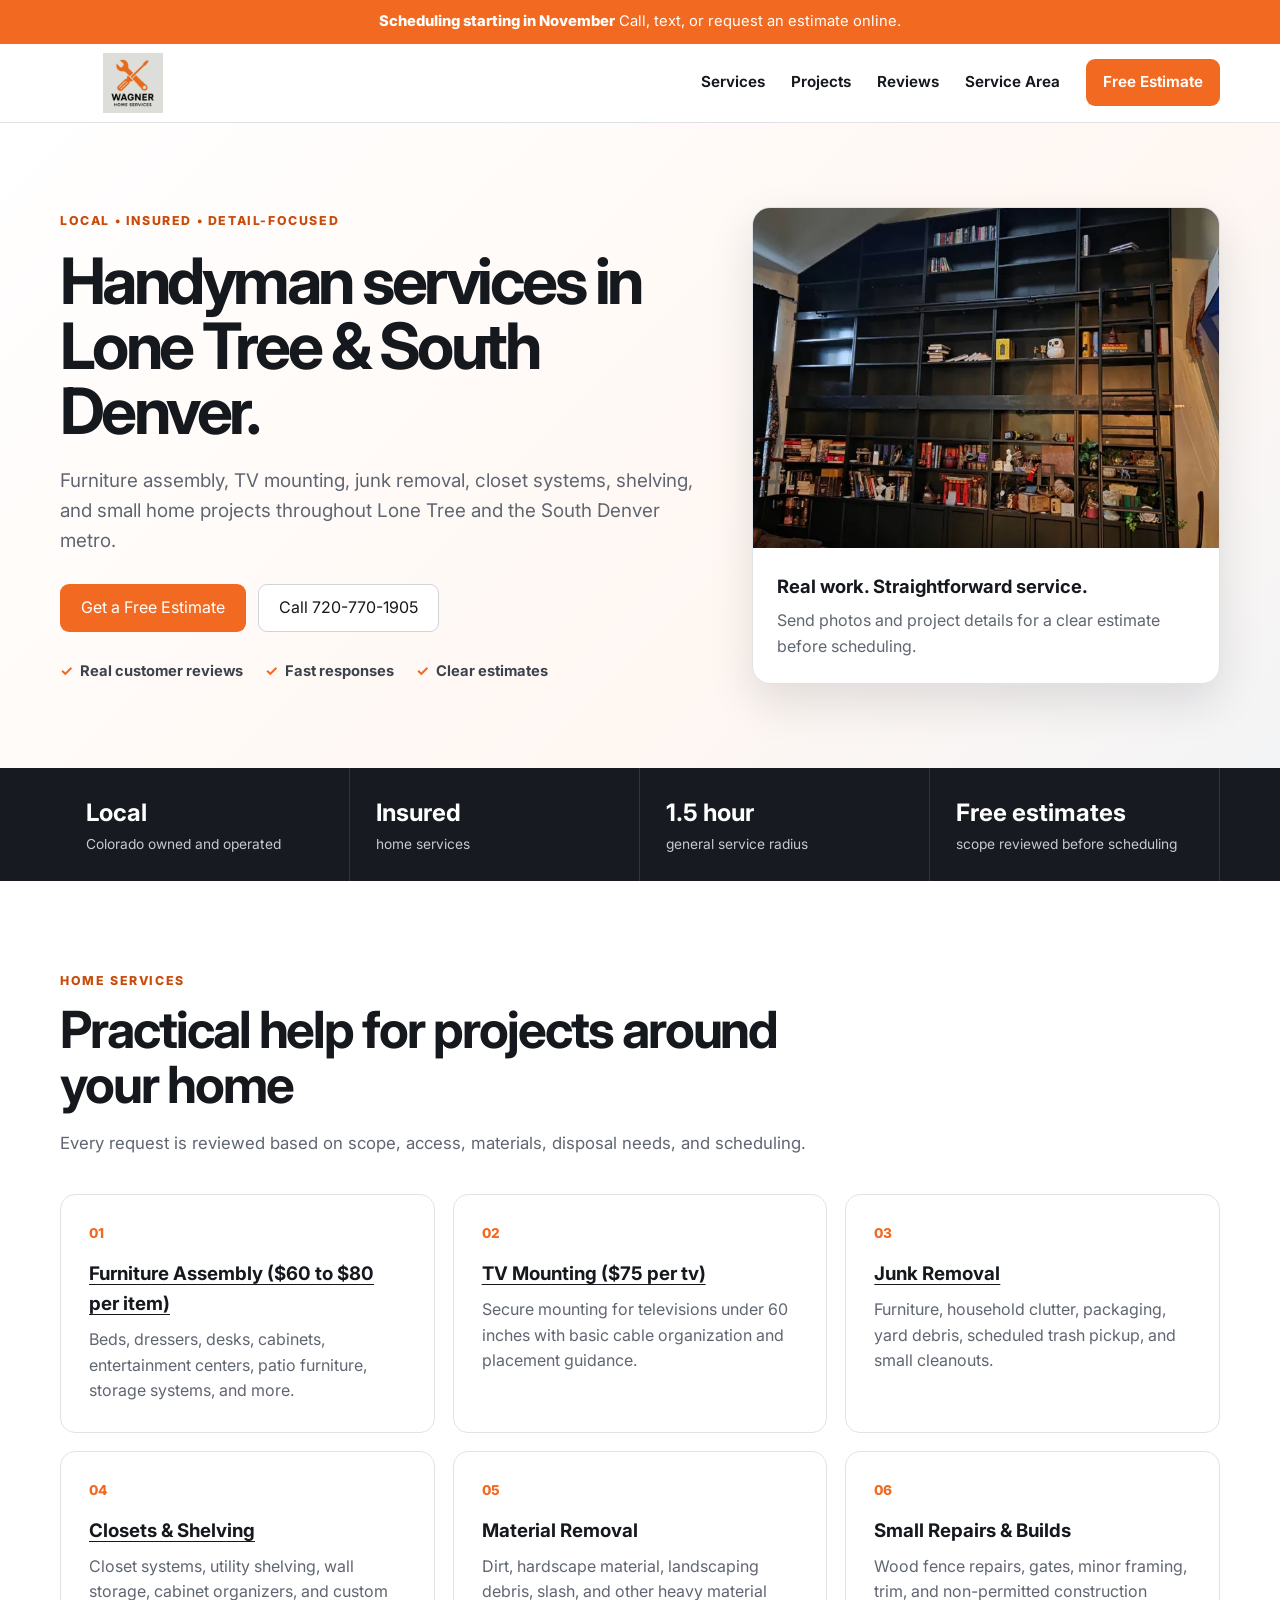
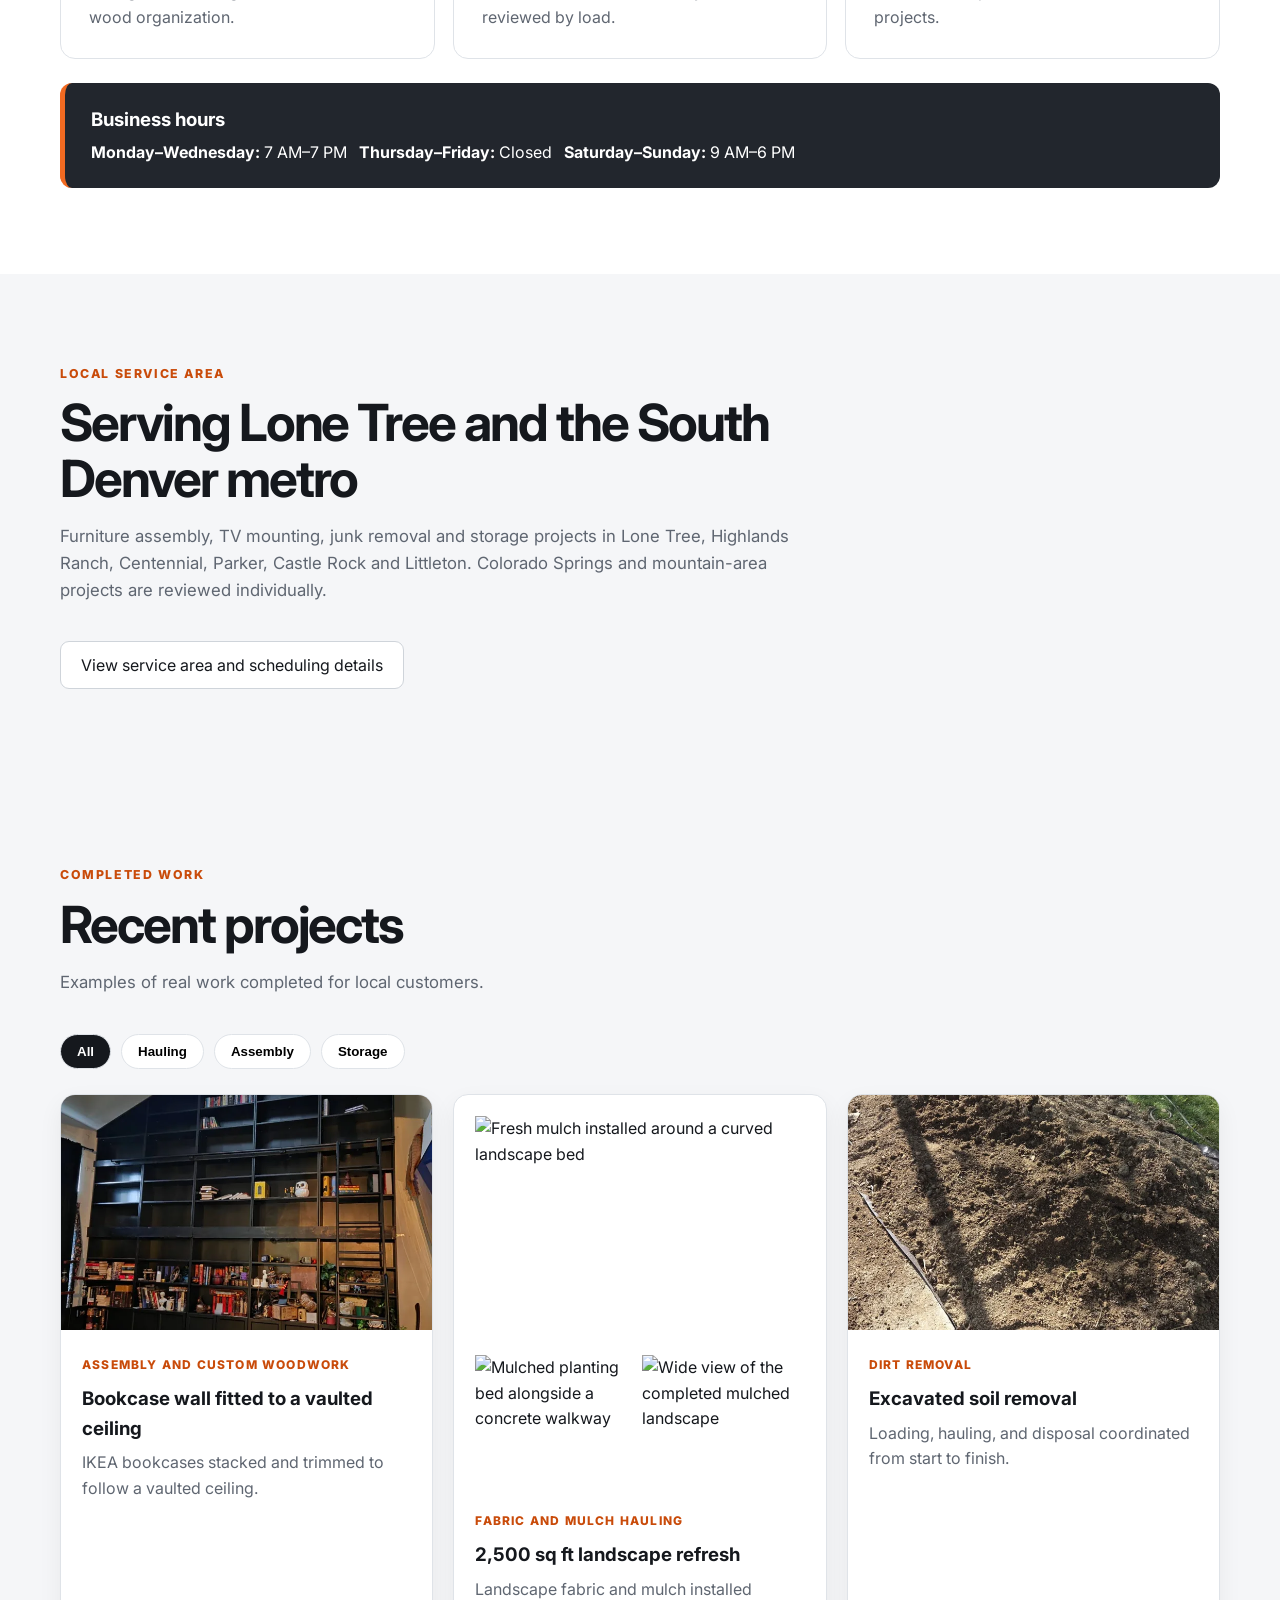
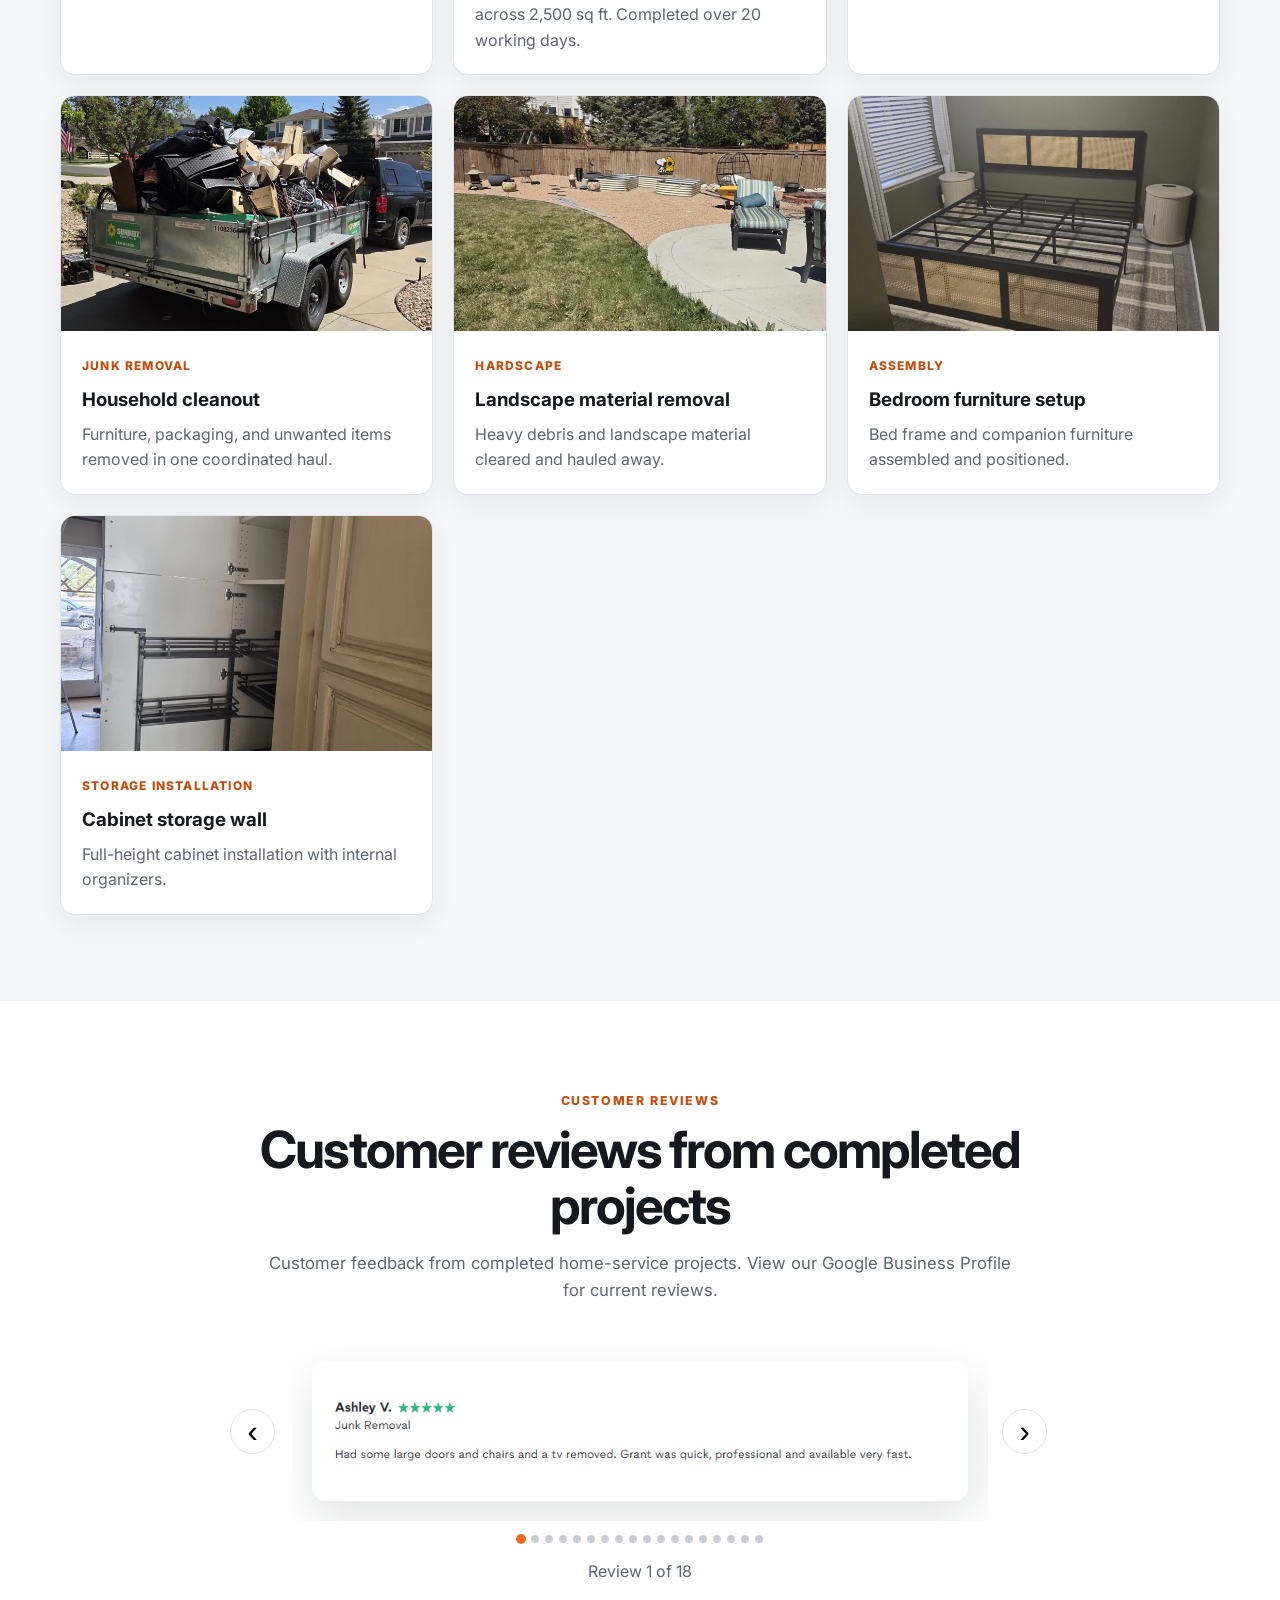
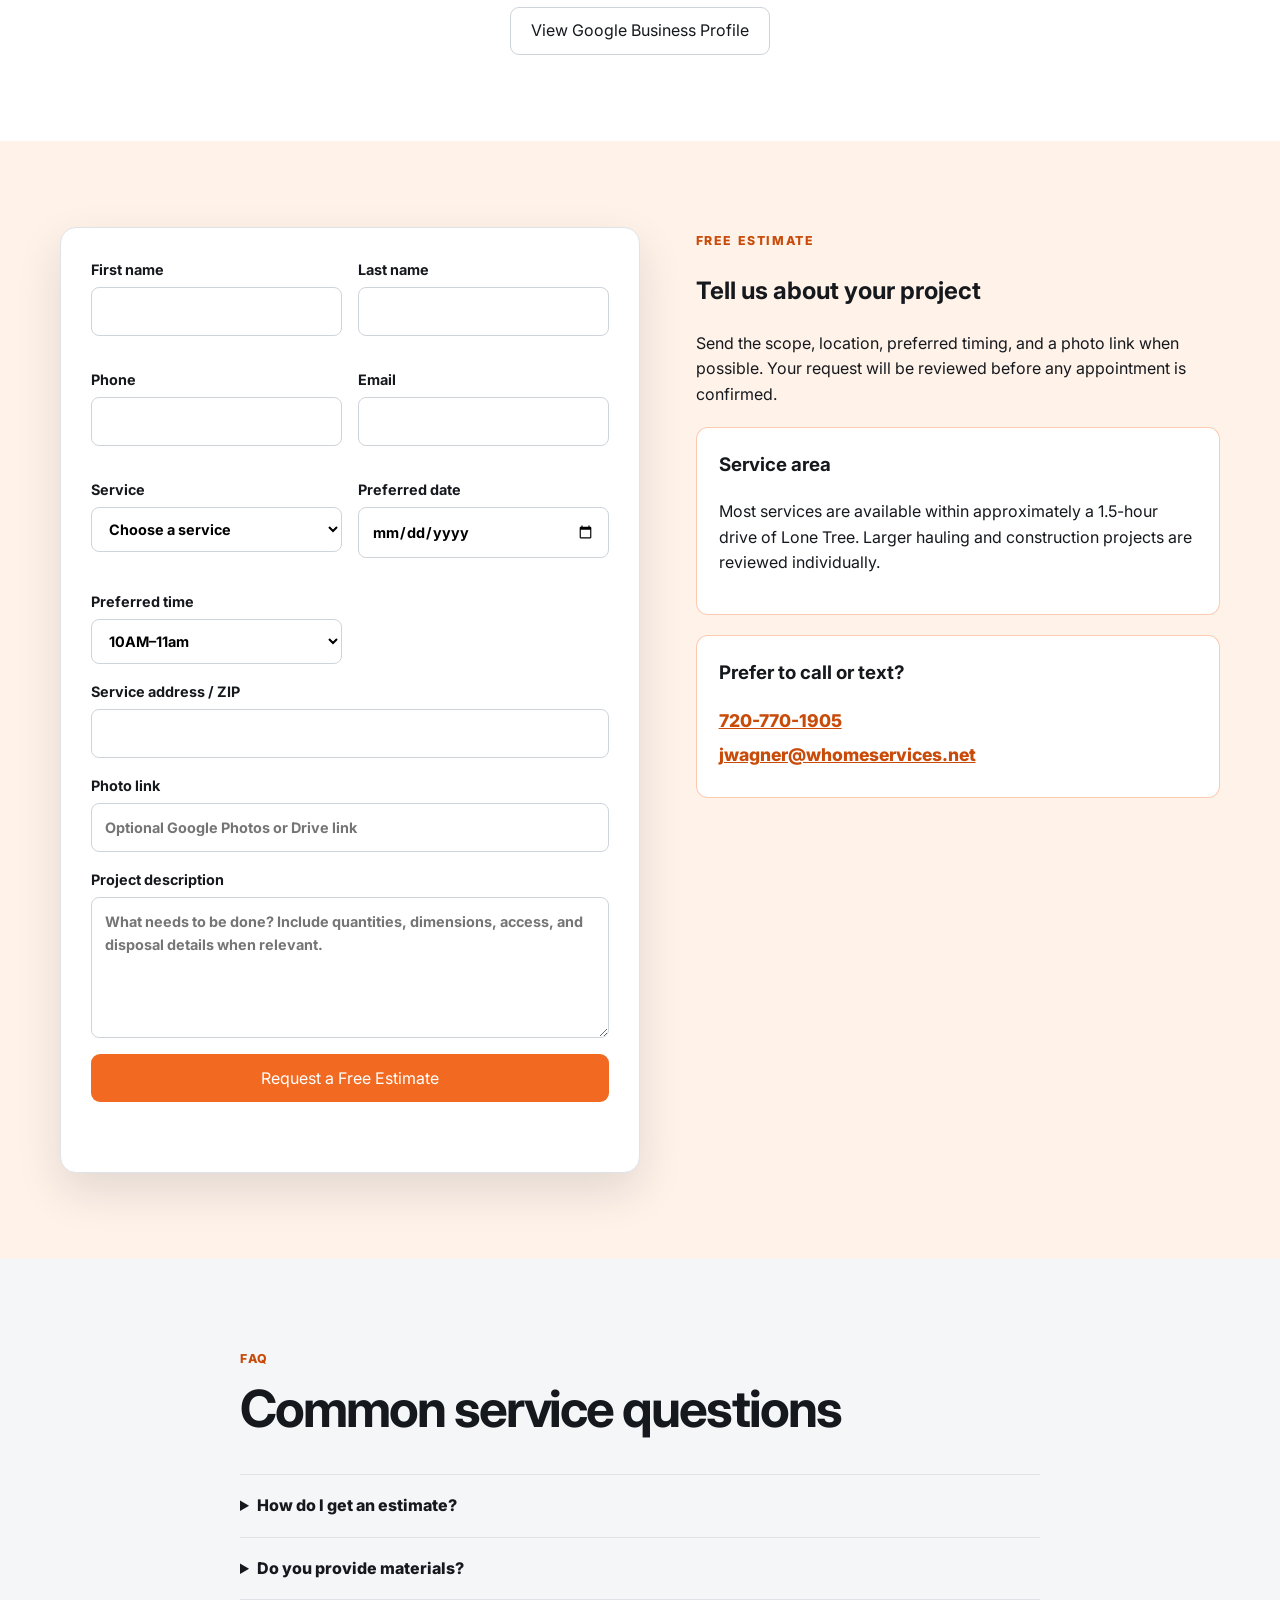
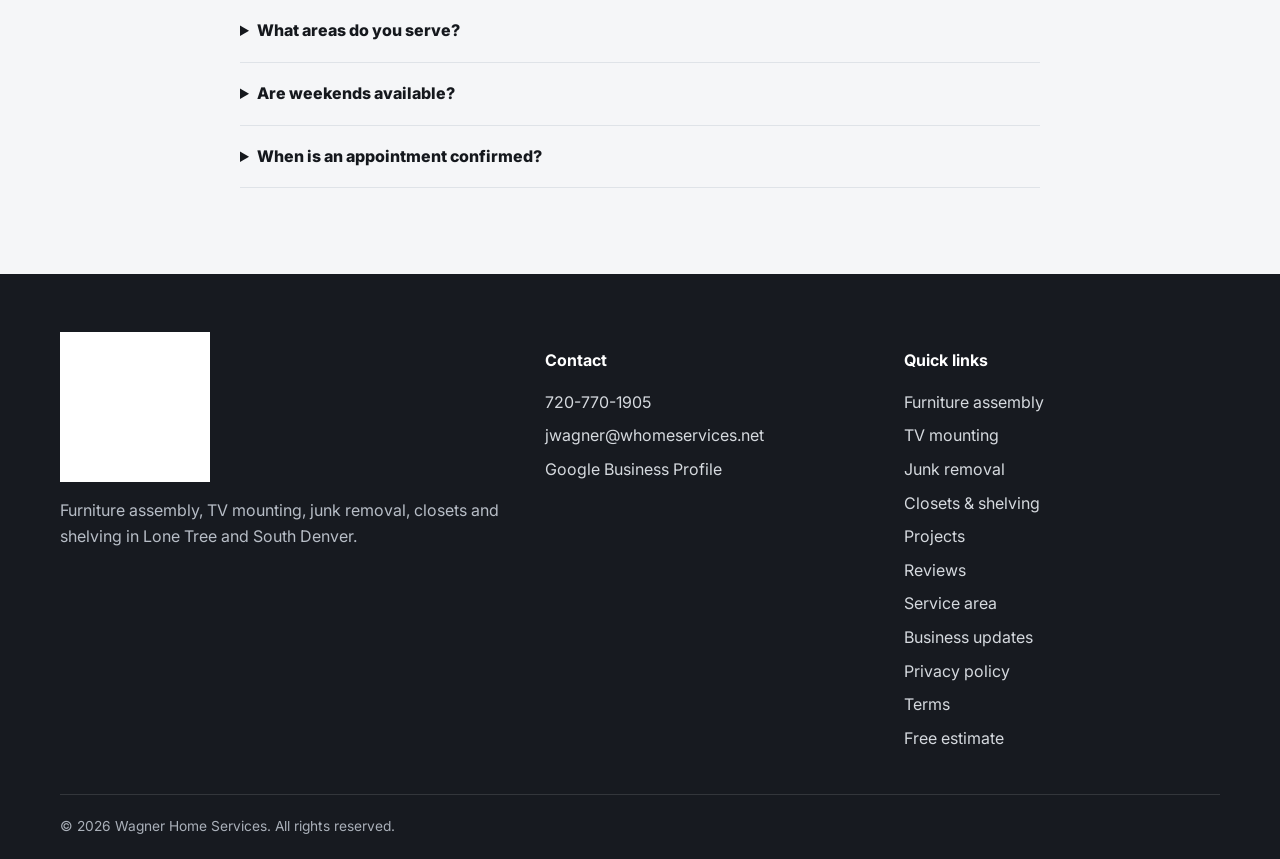
==== commit e96a62df: "Add fabric and mulch hauling project" ====
--- a/index.html
+++ b/index.html
@@ -92,6 +92,7 @@
         </div>
         <div class="project-grid">
           <article class="project-card" data-category="assembly"><img src="image/projects/brook_bookcase.webp" alt="IKEA BILLY bookcase wall with library ladder" width="720" height="960" decoding="async" loading="lazy"><div><span>assembly and custom woodwork</span><h3>Bookcase wall fitted to a vaulted ceiling</h3><p>IKEA bookcases stacked and trimmed to follow a vaulted ceiling.</p></div></article>
+          <article class="project-card" data-category="hardscape/junk-removal"><div class="project-gallery"><img src="image/projects/fabric-mulch-2500-1.webp" alt="Fresh mulch installed around a curved landscape bed" decoding="async" loading="lazy"><img src="image/projects/fabric-mulch-2500-2.webp" alt="Mulched planting bed alongside a concrete walkway" decoding="async" loading="lazy"><img src="image/projects/fabric-mulch-2500-3.webp" alt="Wide view of the completed mulched landscape" decoding="async" loading="lazy"></div><div><span>Fabric and mulch hauling</span><h3>2,500 sq ft landscape refresh</h3><p>Landscape fabric and mulch installed across 2,500 sq ft. Completed over 20 working days.</p></div></article>
           <article class="project-card" data-category="hardscape/junk-removal"><img src="image/projects/dirt-before.webp" alt="Dirt removal project before hauling" width="720" height="960" decoding="async" loading="lazy"><div><span>Dirt removal</span><h3>Excavated soil removal</h3><p>Loading, hauling, and disposal coordinated from start to finish.</p></div></article>
           <article class="project-card" data-category="hardscape/junk-removal"><img src="image/projects/junk-removal.webp" alt="Trailer loaded with household junk" width="720" height="960" decoding="async" loading="lazy"><div><span>Junk removal</span><h3>Household cleanout</h3><p>Furniture, packaging, and unwanted items removed in one coordinated haul.</p></div></article>
           <article class="project-card" data-category="hardscape/junk-removal"><img src="image/projects/hardscape-2.webp" alt="Cleared landscape area after material removal" width="720" height="960" decoding="async" loading="lazy"><div><span>Hardscape</span><h3>Landscape material removal</h3><p>Heavy debris and landscape material cleared and hauled away.</p></div></article>
--- a/style.css
+++ b/style.css
@@ -4,3 +4,5 @@
 
 /* Service information and accessible navigation */
 .skip-link{position:fixed;top:-100px;left:16px;padding:12px 20px;background:#fff;color:#15181d;z-index:100;border:2px solid #c94b0a}.skip-link:focus{top:12px}:focus-visible{outline:3px solid #c94b0a;outline-offset:4px}section[id]{scroll-margin-top:100px}.service-links{display:flex;flex-wrap:wrap;gap:12px;margin:24px 0}.service-links a{padding:10px 15px;background:#fff;border:1px solid var(--line);border-radius:8px;font-weight:700}.service-content h2{line-height:1.25;margin-top:38px}.service-photo{margin:0 0 36px}.service-photo img{width:100%;height:auto;max-height:480px;object-fit:contain;background:var(--soft);border-radius:14px}.service-photo figcaption{font-size:.85rem;color:var(--muted);margin-top:8px}.breadcrumbs{font-size:.9rem;margin-bottom:22px;color:var(--muted)}.legal-content{padding-top:45px;padding-bottom:60px}.brand img,.footer-grid img{height:auto}.review-slide img{height:auto}.service-grid h3 a{text-decoration-thickness:1px;text-underline-offset:4px}@media(prefers-reduced-motion:reduce){html{scroll-behavior:auto}.review-track,.service-grid article{transition:none}}
+
+.project-gallery{display:grid;grid-template-columns:1fr 1fr;gap:4px}.project-gallery img{width:100%;height:110px;object-fit:cover}.project-gallery img:first-child{grid-column:1/-1;height:235px}
